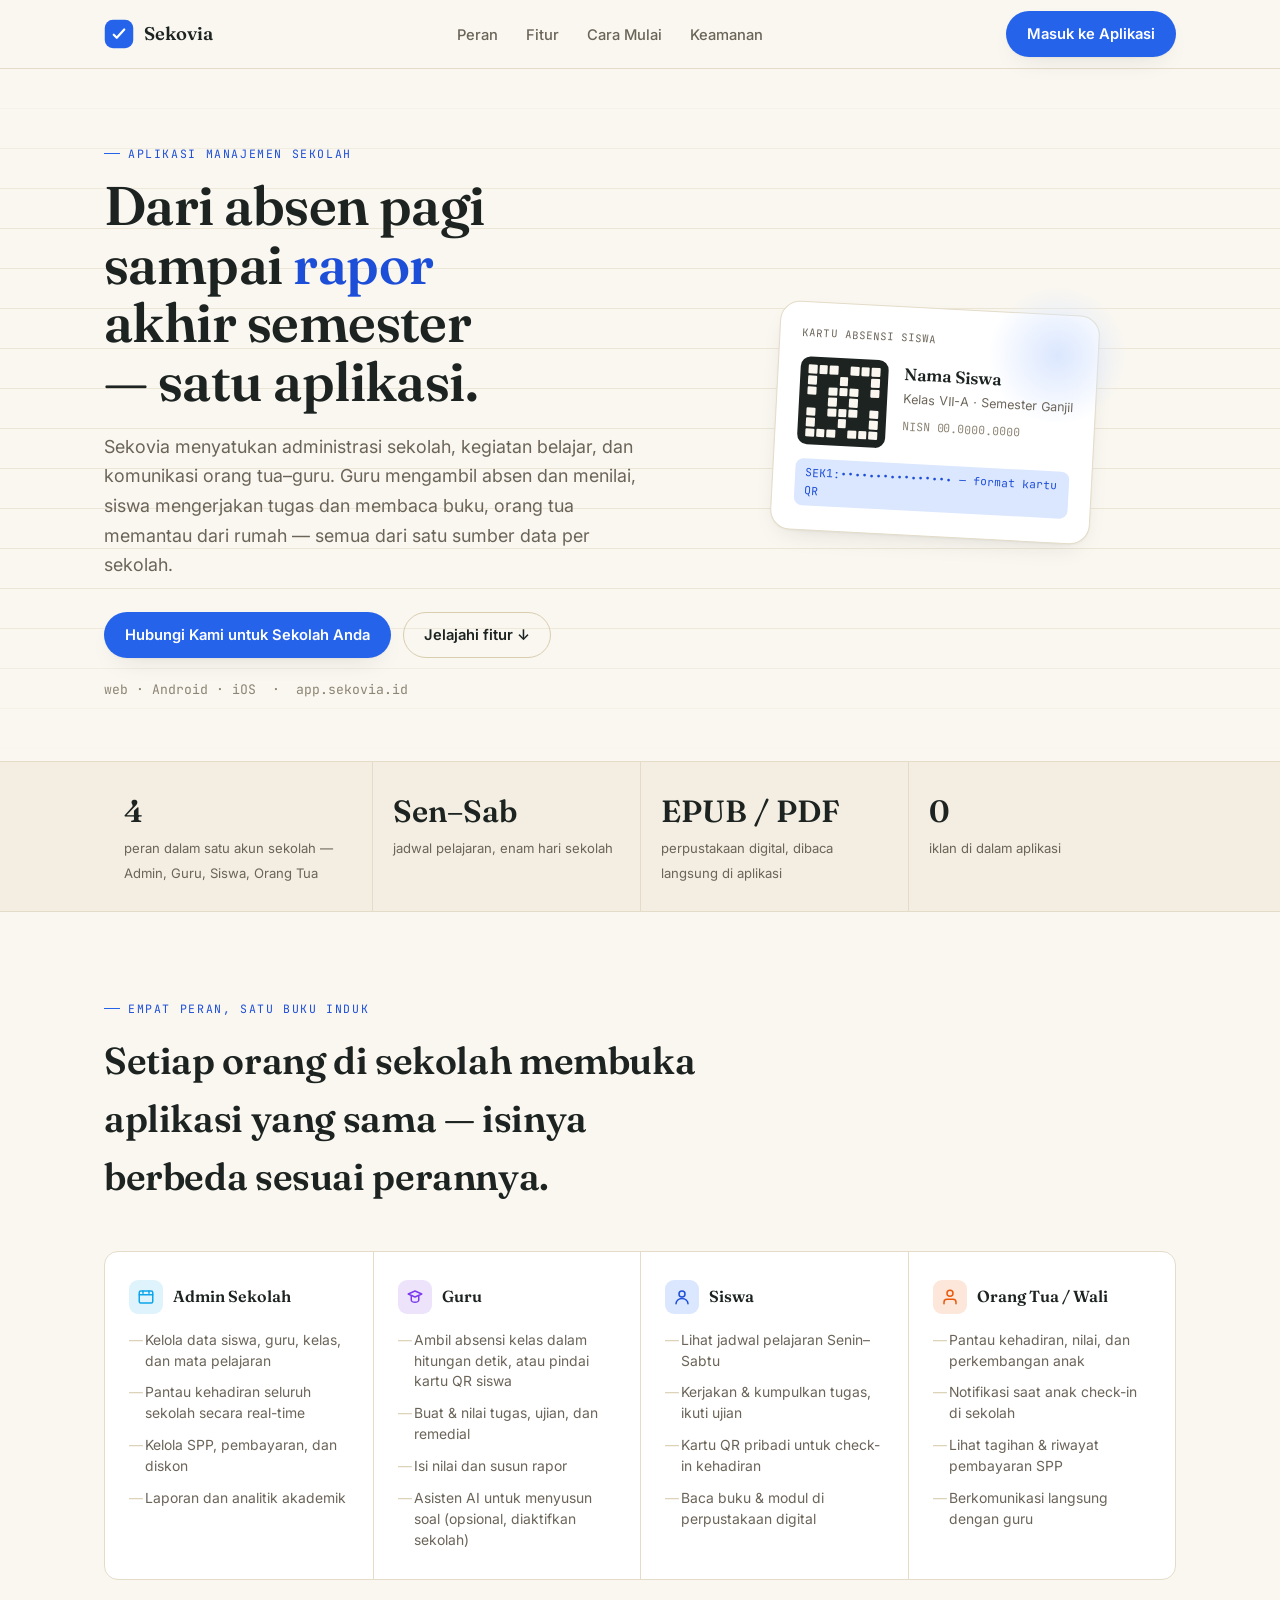
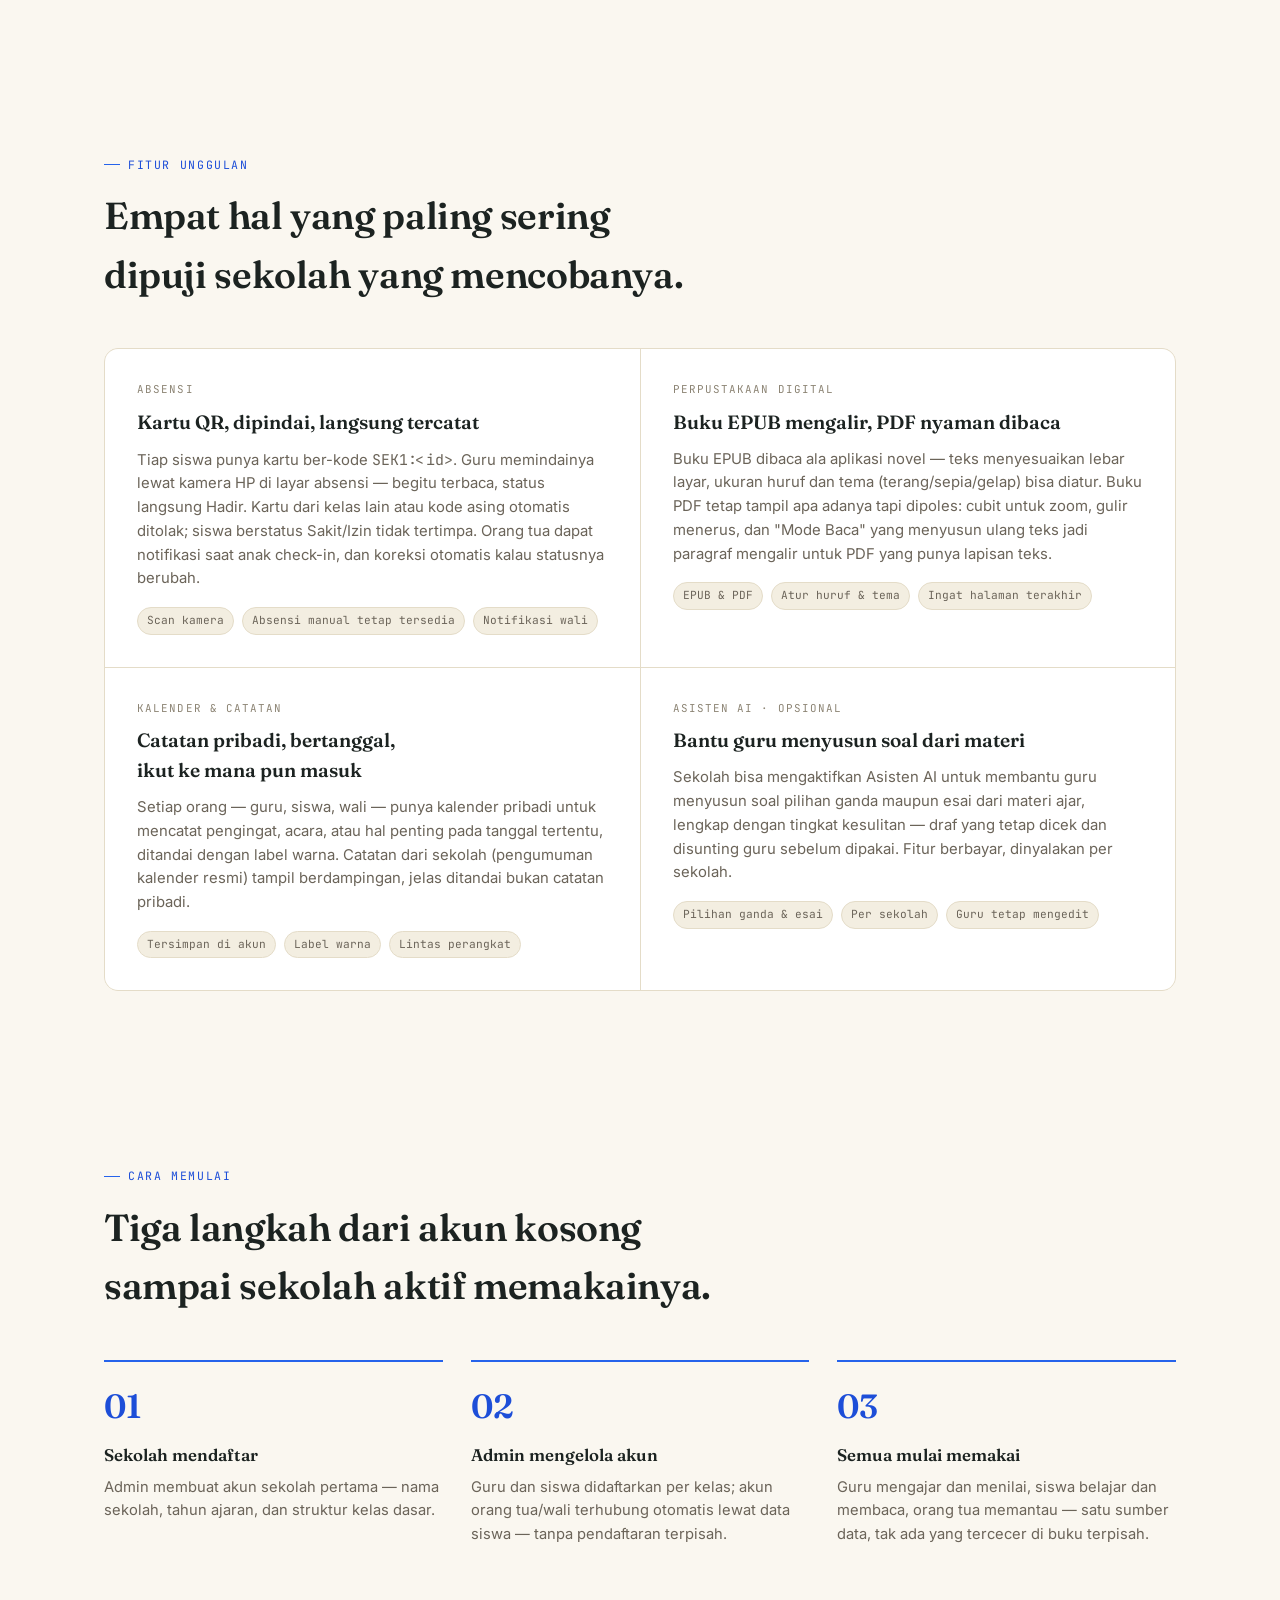
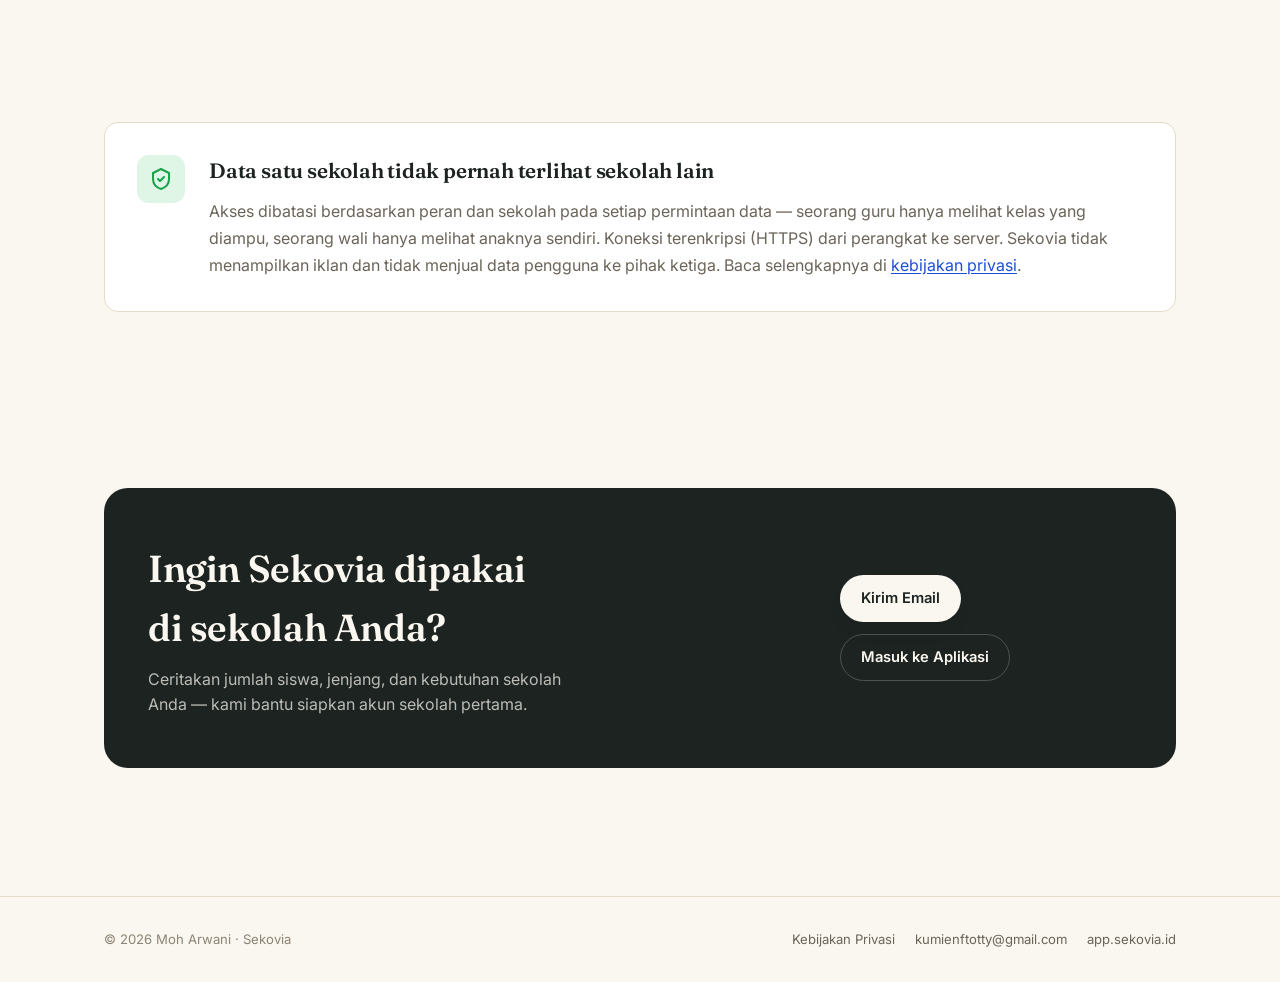
==== index.html @ 817c5f66 "Website Sekovia — halaman landas pemasaran Satu halaman statis (index.html), tanpa proses build, sia" ====
<!DOCTYPE html>
<html lang="id">
<head>
<meta charset="UTF-8">
<meta name="viewport" content="width=device-width, initial-scale=1">
<title>Sekovia</title>
<meta name="description" content="Sekovia menyatukan absensi, nilai, tugas, keuangan sekolah, dan perpustakaan digital dalam satu aplikasi — untuk admin, guru, siswa, dan orang tua.">
<link rel="icon" href="data:image/svg+xml,%3Csvg xmlns='http://www.w3.org/2000/svg' viewBox='0 0 40 40'%3E%3Crect x='1' y='1' width='38' height='38' rx='11' fill='%232563EB'/%3E%3Cpath d='M13 21l4 4 10-11' fill='none' stroke='%23fff' stroke-width='3.2' stroke-linecap='round' stroke-linejoin='round'/%3E%3C/svg%3E">
<link rel="preconnect" href="https://fonts.googleapis.com">
<link rel="preconnect" href="https://fonts.gstatic.com" crossorigin>
<link href="https://fonts.googleapis.com/css2?family=Fraunces:opsz,wght@9..144,400;9..144,500;9..144,600;9..144,700&family=Inter:wght@400;500;600;700;800&family=JetBrains+Mono:wght@400;500;600&display=swap" rel="stylesheet">
<style>
  /* ============================= TOKENS ============================= */
  :root{
    --paper:#FAF7F0;
    --panel:#FFFFFF;
    --panel-2:#F3EEE1;
    --ink:#1C2321;
    --muted:#6B6459;
    --muted-2:#8C8474;
    --line:#E4DCC8;
    --line-strong:#D8CDAF;
    --accent:#2563EB;
    --accent-ink:#1D4ED8;
    --accent-soft:#DBE7FE;
    --purple:#7C3AED; --purple-soft:#EDE4FC;
    --green:#16A34A;  --green-soft:#DFF5E6;
    --orange:#EA580C; --orange-soft:#FCE7DA;
    --sky:#0EA5E9;    --sky-soft:#DFF3FC;
    --shadow: 0 1px 2px rgba(28,35,33,.04), 0 10px 28px -14px rgba(28,35,33,.18);
    --band-bg:#1C2321; --band-fg:#FAF7F0; --band-fg-dim:rgba(250,247,240,.72); --band-line:rgba(250,247,240,.22);
    --radius: 14px;
    --serif: 'Fraunces', ui-serif, Georgia, 'Times New Roman', serif;
    --sans: 'Inter', ui-sans-serif, -apple-system, 'Segoe UI', Roboto, sans-serif;
    --mono: 'JetBrains Mono', ui-monospace, 'SFMono-Regular', Menlo, Consolas, monospace;
  }
  @media (prefers-color-scheme: dark){
    :root:not([data-theme="light"]){
      --paper:#15130F;
      --panel:#1D1A15;
      --panel-2:#221E17;
      --ink:#F3EFE6;
      --muted:#A79E8E;
      --muted-2:#8A8272;
      --line:#2E291F;
      --line-strong:#3A3325;
      --accent:#5B8DEF;
      --accent-ink:#8FB2F5;
      --accent-soft:#233252;
      --purple:#B393F5; --purple-soft:#2C2440;
      --green:#4ADE80;  --green-soft:#173523;
      --orange:#FB923C; --orange-soft:#3A2416;
      --sky:#38BDF8;    --sky-soft:#153244;
      --shadow: 0 1px 2px rgba(0,0,0,.3), 0 12px 30px -14px rgba(0,0,0,.55);
      --band-bg:#2A241B; --band-fg:#F3EFE6; --band-fg-dim:rgba(243,239,230,.68); --band-line:rgba(243,239,230,.16);
    }
  }
  :root[data-theme="dark"]{
    --paper:#15130F; --panel:#1D1A15; --panel-2:#221E17; --ink:#F3EFE6;
    --muted:#A79E8E; --muted-2:#8A8272; --line:#2E291F; --line-strong:#3A3325;
    --accent:#5B8DEF; --accent-ink:#8FB2F5; --accent-soft:#233252;
    --purple:#B393F5; --purple-soft:#2C2440; --green:#4ADE80; --green-soft:#173523;
    --orange:#FB923C; --orange-soft:#3A2416; --sky:#38BDF8; --sky-soft:#153244;
    --shadow: 0 1px 2px rgba(0,0,0,.3), 0 12px 30px -14px rgba(0,0,0,.55);
    --band-bg:#2A241B; --band-fg:#F3EFE6; --band-fg-dim:rgba(243,239,230,.68); --band-line:rgba(243,239,230,.16);
  }

  *{box-sizing:border-box}
  html{scroll-behavior:smooth}
  body{
    margin:0; background:var(--paper); color:var(--ink);
    font-family:var(--sans); font-size:16px; line-height:1.55;
    -webkit-font-smoothing:antialiased;
  }
  img{max-width:100%}
  a{color:inherit}
  .wrap{max-width:1120px; margin:0 auto; padding:0 24px}
  section{padding:88px 0}
  @media (max-width:720px){ section{padding:56px 0} .wrap{padding:0 18px} }

  h1,h2,h3{font-family:var(--serif); text-wrap:balance; margin:0; color:var(--ink)}
  h2{font-size:clamp(1.6rem,3vw,2.35rem); font-weight:600; letter-spacing:-.01em}
  h3{font-size:1.15rem; font-weight:600}
  p{margin:0}
  .lede{font-size:1.08rem; color:var(--muted); max-width:62ch; line-height:1.65}
  .eyebrow{
    font-family:var(--mono); font-size:.72rem; letter-spacing:.14em; text-transform:uppercase;
    color:var(--accent-ink); display:flex; align-items:center; gap:8px; margin-bottom:14px;
  }
  .eyebrow::before{content:""; width:16px; height:1px; background:var(--accent); display:inline-block}
  .num{font-variant-numeric:tabular-nums; font-family:var(--serif)}
  .mono{font-family:var(--mono)}

  /* ---------- nav ---------- */
  header{
    position:sticky; top:0; z-index:40; backdrop-filter:saturate(140%) blur(10px);
    background:color-mix(in srgb, var(--paper) 86%, transparent);
    border-bottom:1px solid var(--line);
  }
  .navrow{display:flex; align-items:center; justify-content:space-between; height:68px}
  .brand{display:flex; align-items:center; gap:10px; font-family:var(--serif); font-weight:600; font-size:1.15rem; text-decoration:none}
  .brand svg{display:block}
  .navlinks ul{display:flex; gap:28px; list-style:none; margin:0; padding:0}
  .navlinks a{text-decoration:none; font-size:.92rem; color:var(--muted); font-weight:500}
  .navlinks a:hover{color:var(--ink)}
  .navlinks{display:flex; align-items:center; gap:28px}
  #mobileMenu a{text-decoration:none; color:var(--ink); font-weight:500; font-size:.95rem}
  .btn{
    display:inline-flex; align-items:center; gap:8px; border-radius:999px; font-weight:600;
    font-size:.92rem; padding:11px 20px; text-decoration:none; border:1px solid transparent;
    cursor:pointer; transition:transform .15s ease, box-shadow .15s ease, background .15s ease;
    font-family:var(--sans);
  }
  .btn:active{transform:translateY(1px)}
  .btn-primary{background:var(--accent); color:#fff; box-shadow:var(--shadow)}
  .btn-primary:hover{background:var(--accent-ink)}
  .btn-ghost{background:transparent; color:var(--ink); border-color:var(--line-strong)}
  .btn-ghost:hover{border-color:var(--accent)}
  .navcta{display:flex}
  .burger{display:none; background:none; border:1px solid var(--line-strong); border-radius:10px; width:40px; height:40px; align-items:center; justify-content:center; color:var(--ink)}
  @media (max-width:840px){
    .navlinks ul{display:none}
    .burger{display:flex}
    .navcta .btn span.long{display:none}
  }

  /* ---------- hero ---------- */
  .hero{
    position:relative; overflow:hidden; padding-top:76px; padding-bottom:60px;
  }
  .hero::before{
    content:""; position:absolute; inset:0; z-index:0; pointer-events:none;
    background-image:repeating-linear-gradient(to bottom, transparent 0 39px, var(--line) 39px 40px);
    -webkit-mask-image:linear-gradient(to bottom, transparent, black 18%, black 78%, transparent);
            mask-image:linear-gradient(to bottom, transparent, black 18%, black 78%, transparent);
    opacity:.6;
  }
  .hero .wrap{position:relative; z-index:1}
  .herogrid{display:grid; grid-template-columns:1.05fr .95fr; gap:56px; align-items:center}
  @media (max-width:900px){ .herogrid{grid-template-columns:1fr; gap:40px} }
  .hero h1{font-size:clamp(2.1rem,4.6vw,3.4rem); font-weight:600; line-height:1.08; letter-spacing:-.01em}
  .hero h1 em{font-style:normal; color:var(--accent-ink)}
  .hero .lede{margin-top:20px; font-size:1.12rem}
  .herobtns{display:flex; gap:12px; margin-top:32px; flex-wrap:wrap}
  .heronote{margin-top:22px; font-size:.82rem; color:var(--muted-2); font-family:var(--mono)}

  /* kartu absensi mockup */
  .cardwrap{display:flex; justify-content:center; perspective:1200px}
  .idcard{
    width:320px; background:var(--panel); border:1px solid var(--line); border-radius:20px;
    box-shadow:var(--shadow); padding:22px 22px 24px; transform:rotate(3deg);
    position:relative;
  }
  .idcard::after{
    content:""; position:absolute; inset:-14px -14px auto auto; width:140px; height:140px; top:-30px; right:-30px;
    background:radial-gradient(circle, var(--accent-soft), transparent 70%); z-index:-1; border-radius:50%;
  }
  .idcard-top{display:flex; align-items:center; justify-content:space-between; margin-bottom:16px}
  .idcard-label{font-family:var(--mono); font-size:.66rem; letter-spacing:.1em; text-transform:uppercase; color:var(--muted)}
  .idcard-school{font-size:.7rem; color:var(--muted-2)}
  .idcard-body{display:flex; gap:16px; align-items:flex-start}
  .qrblock{
    flex:none; width:88px; height:88px; border-radius:10px; background:var(--ink); padding:8px;
    display:grid; grid-template-columns:repeat(7,1fr); grid-template-rows:repeat(7,1fr); gap:2px;
  }
  .qrblock i{background:var(--paper); border-radius:1px}
  .qrblock i.off{background:transparent}
  .idcard-fields{flex:1}
  .idcard-name{font-family:var(--serif); font-weight:600; font-size:1.05rem; margin-bottom:2px}
  .idcard-meta{font-size:.78rem; color:var(--muted); margin-bottom:8px}
  .idcard-nisn{font-family:var(--mono); font-size:.72rem; color:var(--muted-2)}
  .idcard-code{
    margin-top:14px; font-family:var(--mono); font-size:.7rem; color:var(--accent-ink);
    background:var(--accent-soft); border-radius:8px; padding:6px 10px; display:inline-block;
  }
  .toast{
    position:absolute; left:-28px; bottom:26px; background:var(--panel); border:1px solid var(--line);
    border-radius:12px; padding:9px 14px; box-shadow:var(--shadow); font-size:.78rem; font-weight:600;
    display:flex; align-items:center; gap:8px; color:var(--green);
  }
  @media (max-width:900px){ .toast{left:6px} .cardwrap{margin-top:8px} }

  /* ---------- facts strip ---------- */
  .facts{border-top:1px solid var(--line); border-bottom:1px solid var(--line); background:var(--panel-2)}
  .factsgrid{display:grid; grid-template-columns:repeat(4,1fr); }
  .factcell{padding:26px 20px; border-left:1px solid var(--line)}
  .factcell:first-child{border-left:none}
  .factcell .num{display:block; font-size:clamp(1.3rem,2.4vw,2rem); font-weight:600; color:var(--ink); white-space:nowrap}
  .factcell .lbl{font-size:.82rem; color:var(--muted); margin-top:4px}
  @media (max-width:760px){ .factsgrid{grid-template-columns:repeat(2,1fr)} .factcell:nth-child(3){border-left:none} }

  /* ---------- section headers ---------- */
  .sechead{max-width:640px; margin-bottom:44px}

  /* ---------- roles (ledger columns) ---------- */
  .ledger{
    border:1px solid var(--line); border-radius:var(--radius); overflow:hidden; background:var(--panel);
  }
  .ledgerrow{display:grid; grid-template-columns:repeat(4,1fr)}
  @media (max-width:900px){ .ledgerrow{grid-template-columns:1fr} }
  .rolecol{padding:28px 24px; border-left:1px solid var(--line)}
  .rolecol:first-child{border-left:none}
  @media (max-width:900px){ .rolecol{border-left:none; border-top:1px solid var(--line)} .rolecol:first-child{border-top:none} }
  .rolehead{display:flex; align-items:center; gap:10px; margin-bottom:16px}
  .roleicon{width:34px; height:34px; border-radius:9px; display:flex; align-items:center; justify-content:center; flex:none}
  .rolecol h3{font-size:1rem}
  .rolecol ul{margin:0; padding:0; list-style:none; display:flex; flex-direction:column; gap:11px}
  .rolecol li{font-size:.87rem; color:var(--muted); line-height:1.5; padding-left:16px; position:relative}
  .rolecol li::before{content:"—"; position:absolute; left:0; color:var(--line-strong)}

  /* ---------- feature deep-dive ---------- */
  .featgrid{display:grid; grid-template-columns:repeat(2,1fr); gap:1px; background:var(--line); border:1px solid var(--line); border-radius:var(--radius); overflow:hidden}
  @media (max-width:760px){ .featgrid{grid-template-columns:1fr} }
  .featcard{background:var(--panel); padding:32px; opacity:0; transform:translateY(14px); transition:opacity .5s ease, transform .5s ease}
  .featcard.in{opacity:1; transform:none}
  .feattag{font-family:var(--mono); font-size:.68rem; letter-spacing:.1em; text-transform:uppercase; color:var(--muted-2); margin-bottom:10px; display:block}
  .featcard h3{font-size:1.2rem; margin-bottom:10px}
  .featcard p{color:var(--muted); font-size:.93rem; line-height:1.6}
  .featcard .chipline{display:flex; gap:8px; flex-wrap:wrap; margin-top:16px}
  .chip{font-family:var(--mono); font-size:.7rem; background:var(--panel-2); border:1px solid var(--line); color:var(--muted); padding:4px 9px; border-radius:999px}

  /* ---------- steps ---------- */
  .steps{display:grid; grid-template-columns:repeat(3,1fr); gap:28px}
  @media (max-width:820px){ .steps{grid-template-columns:1fr} }
  .step{position:relative; padding-top:18px; border-top:2px solid var(--accent)}
  .step .stepno{font-family:var(--serif); font-size:2.1rem; font-weight:600; color:var(--accent-ink); display:block; margin-bottom:10px}
  .step h3{margin-bottom:8px; font-size:1.05rem}
  .step p{color:var(--muted); font-size:.92rem; line-height:1.6}

  /* ---------- security ---------- */
  .secbox{
    display:grid; grid-template-columns:auto 1fr; gap:24px; align-items:flex-start;
    background:var(--panel); border:1px solid var(--line); border-radius:var(--radius); padding:32px;
  }
  @media (max-width:640px){ .secbox{grid-template-columns:1fr} }
  .secicon{width:48px; height:48px; border-radius:12px; background:var(--green-soft); color:var(--green); display:flex; align-items:center; justify-content:center; flex:none}
  .secbox p{color:var(--muted); line-height:1.7; margin-top:10px}
  .secbox a{color:var(--accent-ink); text-decoration:underline; text-underline-offset:2px}

  /* ---------- contact ---------- */
  .contactband{background:var(--band-bg); border-radius:24px; padding:52px 44px; display:flex; align-items:center; justify-content:space-between; gap:32px; color:var(--band-fg)}
  .contactband h2{color:var(--band-fg)}
  .contactband p{color:var(--band-fg-dim); margin-top:10px; max-width:44ch}
  @media (max-width:760px){ .contactband{flex-direction:column; align-items:flex-start; padding:36px 26px} }
  .contactband .btn-primary{background:var(--band-fg); color:var(--band-bg)}
  .contactband .btn-primary:hover{opacity:.88}
  .contactband .btn-ghost{border-color:var(--band-line); color:var(--band-fg)}

  footer{border-top:1px solid var(--line); padding:32px 0; margin-top:40px}
  .footrow{display:flex; align-items:center; justify-content:space-between; gap:16px; flex-wrap:wrap; font-size:.82rem; color:var(--muted-2)}
  .footrow a{text-decoration:none; color:var(--muted)}
  .footrow a:hover{color:var(--accent-ink)}
  .footlinks{display:flex; gap:20px; flex-wrap:wrap}

  @media (prefers-reduced-motion: reduce){
    html{scroll-behavior:auto}
    .featcard{transition:none; opacity:1; transform:none}
  }
</style>
</head>
<body>

<header>
  <div class="wrap navrow">
    <a href="#top" class="brand">
      <svg width="30" height="30" viewBox="0 0 40 40" fill="none"><rect x="1" y="1" width="38" height="38" rx="11" fill="#2563EB"/><path d="M13 21l4 4 10-11" stroke="#fff" stroke-width="3" stroke-linecap="round" stroke-linejoin="round"/></svg>
      Sekovia
    </a>
    <div class="navlinks">
      <ul>
        <li><a href="#peran">Peran</a></li>
        <li><a href="#fitur">Fitur</a></li>
        <li><a href="#mulai">Cara Mulai</a></li>
        <li><a href="#keamanan">Keamanan</a></li>
      </ul>
    </div>
    <div class="navcta">
      <button class="burger" id="burgerBtn" aria-label="Buka menu" aria-expanded="false">
        <svg width="18" height="18" viewBox="0 0 24 24" fill="none" stroke="currentColor" stroke-width="2" stroke-linecap="round"><line x1="3" y1="6" x2="21" y2="6"/><line x1="3" y1="12" x2="21" y2="12"/><line x1="3" y1="18" x2="21" y2="18"/></svg>
      </button>
      <a class="btn btn-primary" href="https://app.sekovia.id" target="_blank" rel="noopener"><span class="long">Masuk ke Aplikasi</span><span class="short" style="display:none">Masuk</span></a>
    </div>
  </div>
  <div id="mobileMenu" hidden style="border-top:1px solid var(--line); background:var(--paper)">
    <ul style="list-style:none; margin:0; padding:14px 24px; display:flex; flex-direction:column; gap:14px">
      <li><a href="#peran">Peran</a></li>
      <li><a href="#fitur">Fitur</a></li>
      <li><a href="#mulai">Cara Mulai</a></li>
      <li><a href="#keamanan">Keamanan</a></li>
    </ul>
  </div>
</header>

<main id="top">

  <!-- ============================= HERO ============================= -->
  <section class="hero">
    <div class="wrap herogrid">
      <div>
        <div class="eyebrow">Aplikasi Manajemen Sekolah</div>
        <h1>Dari absen pagi sampai <em>rapor</em> akhir semester — satu aplikasi.</h1>
        <p class="lede">Sekovia menyatukan administrasi sekolah, kegiatan belajar, dan komunikasi orang tua–guru. Guru mengambil absen dan menilai, siswa mengerjakan tugas dan membaca buku, orang tua memantau dari rumah — semua dari satu sumber data per sekolah.</p>
        <div class="herobtns">
          <a class="btn btn-primary" href="mailto:kumienftotty@gmail.com">Hubungi Kami untuk Sekolah Anda</a>
          <a class="btn btn-ghost" href="#fitur">Jelajahi fitur ↓</a>
        </div>
        <div class="heronote">web · Android · iOS &nbsp;·&nbsp; app.sekovia.id</div>
      </div>

      <div class="cardwrap">
        <div class="idcard">
          <div class="idcard-top">
            <span class="idcard-label">Kartu Absensi Siswa</span>
          </div>
          <div class="idcard-body">
            <div class="qrblock" aria-hidden="true">
              <!-- pola dekoratif, bukan kode fungsional -->
              <i></i><i></i><i></i><i class="off"></i><i></i><i></i><i></i>
              <i></i><i class="off"></i><i class="off"></i><i></i><i class="off"></i><i class="off"></i><i></i>
              <i></i><i class="off"></i><i></i><i></i><i></i><i class="off"></i><i></i>
              <i class="off"></i><i class="off"></i><i></i><i class="off"></i><i></i><i class="off"></i><i class="off"></i>
              <i></i><i class="off"></i><i></i><i></i><i></i><i class="off"></i><i></i>
              <i></i><i class="off"></i><i class="off"></i><i></i><i class="off"></i><i class="off"></i><i></i>
              <i></i><i></i><i></i><i class="off"></i><i></i><i></i><i></i>
            </div>
            <div class="idcard-fields">
              <div class="idcard-name">Nama Siswa</div>
              <div class="idcard-meta">Kelas VII-A · Semester Ganjil</div>
              <div class="idcard-nisn">NISN 00.0000.0000</div>
            </div>
          </div>
          <span class="idcard-code">SEK1:•••••••••••••••• — format kartu QR</span>
        </div>
      </div>
    </div>
  </section>

  <!-- ============================= FACTS ============================= -->
  <section class="facts" style="padding:0">
    <div class="wrap">
      <div class="factsgrid">
        <div class="factcell"><span class="num">4</span><span class="lbl">peran dalam satu akun sekolah — Admin, Guru, Siswa, Orang Tua</span></div>
        <div class="factcell"><span class="num">Sen–Sab</span><span class="lbl">jadwal pelajaran, enam hari sekolah</span></div>
        <div class="factcell"><span class="num">EPUB / PDF</span><span class="lbl">perpustakaan digital, dibaca langsung di aplikasi</span></div>
        <div class="factcell"><span class="num">0</span><span class="lbl">iklan di dalam aplikasi</span></div>
      </div>
    </div>
  </section>

  <!-- ============================= PERAN ============================= -->
  <section id="peran">
    <div class="wrap">
      <div class="sechead">
        <div class="eyebrow">Empat peran, satu buku induk</div>
        <h2>Setiap orang di sekolah membuka aplikasi yang sama — isinya berbeda sesuai perannya.</h2>
      </div>

      <div class="ledger">
        <div class="ledgerrow">
          <div class="rolecol">
            <div class="rolehead">
              <span class="roleicon" style="background:var(--sky-soft); color:var(--sky)">
                <svg width="18" height="18" viewBox="0 0 24 24" fill="none" stroke="currentColor" stroke-width="2" stroke-linecap="round" stroke-linejoin="round"><rect x="3" y="4" width="18" height="16" rx="2"/><path d="M3 9h18M8 4v3M16 4v3"/></svg>
              </span>
              <h3>Admin Sekolah</h3>
            </div>
            <ul>
              <li>Kelola data siswa, guru, kelas, dan mata pelajaran</li>
              <li>Pantau kehadiran seluruh sekolah secara real-time</li>
              <li>Kelola SPP, pembayaran, dan diskon</li>
              <li>Laporan dan analitik akademik</li>
            </ul>
          </div>
          <div class="rolecol">
            <div class="rolehead">
              <span class="roleicon" style="background:var(--purple-soft); color:var(--purple)">
                <svg width="18" height="18" viewBox="0 0 24 24" fill="none" stroke="currentColor" stroke-width="2" stroke-linecap="round" stroke-linejoin="round"><path d="M12 4l9 4-9 4-9-4 9-4z"/><path d="M7 11v5c0 1.5 2.5 3 5 3s5-1.5 5-3v-5"/></svg>
              </span>
              <h3>Guru</h3>
            </div>
            <ul>
              <li>Ambil absensi kelas dalam hitungan detik, atau pindai kartu QR siswa</li>
              <li>Buat &amp; nilai tugas, ujian, dan remedial</li>
              <li>Isi nilai dan susun rapor</li>
              <li>Asisten AI untuk menyusun soal (opsional, diaktifkan sekolah)</li>
            </ul>
          </div>
          <div class="rolecol">
            <div class="rolehead">
              <span class="roleicon" style="background:var(--accent-soft); color:var(--accent-ink)">
                <svg width="18" height="18" viewBox="0 0 24 24" fill="none" stroke="currentColor" stroke-width="2" stroke-linecap="round" stroke-linejoin="round"><circle cx="12" cy="8" r="4"/><path d="M4 21c0-4 3.6-7 8-7s8 3 8 7"/></svg>
              </span>
              <h3>Siswa</h3>
            </div>
            <ul>
              <li>Lihat jadwal pelajaran Senin–Sabtu</li>
              <li>Kerjakan &amp; kumpulkan tugas, ikuti ujian</li>
              <li>Kartu QR pribadi untuk check-in kehadiran</li>
              <li>Baca buku &amp; modul di perpustakaan digital</li>
            </ul>
          </div>
          <div class="rolecol">
            <div class="rolehead">
              <span class="roleicon" style="background:var(--orange-soft); color:var(--orange)">
                <svg width="18" height="18" viewBox="0 0 24 24" fill="none" stroke="currentColor" stroke-width="2" stroke-linecap="round" stroke-linejoin="round"><path d="M20 21v-2a4 4 0 0 0-4-4H8a4 4 0 0 0-4 4v2"/><circle cx="12" cy="7" r="4"/></svg>
              </span>
              <h3>Orang Tua / Wali</h3>
            </div>
            <ul>
              <li>Pantau kehadiran, nilai, dan perkembangan anak</li>
              <li>Notifikasi saat anak check-in di sekolah</li>
              <li>Lihat tagihan &amp; riwayat pembayaran SPP</li>
              <li>Berkomunikasi langsung dengan guru</li>
            </ul>
          </div>
        </div>
      </div>
    </div>
  </section>

  <!-- ============================= FITUR ============================= -->
  <section id="fitur">
    <div class="wrap">
      <div class="sechead">
        <div class="eyebrow">Fitur unggulan</div>
        <h2>Empat hal yang paling sering dipuji sekolah yang mencobanya.</h2>
      </div>

      <div class="featgrid">
        <div class="featcard">
          <span class="feattag">Absensi</span>
          <h3>Kartu QR, dipindai, langsung tercatat</h3>
          <p>Tiap siswa punya kartu ber-kode <span class="mono">SEK1:&lt;id&gt;</span>. Guru memindainya lewat kamera HP di layar absensi — begitu terbaca, status langsung Hadir. Kartu dari kelas lain atau kode asing otomatis ditolak; siswa berstatus Sakit/Izin tidak tertimpa. Orang tua dapat notifikasi saat anak check-in, dan koreksi otomatis kalau statusnya berubah.</p>
          <div class="chipline"><span class="chip">Scan kamera</span><span class="chip">Absensi manual tetap tersedia</span><span class="chip">Notifikasi wali</span></div>
        </div>
        <div class="featcard">
          <span class="feattag">Perpustakaan Digital</span>
          <h3>Buku EPUB mengalir, PDF nyaman dibaca</h3>
          <p>Buku EPUB dibaca ala aplikasi novel — teks menyesuaikan lebar layar, ukuran huruf dan tema (terang/sepia/gelap) bisa diatur. Buku PDF tetap tampil apa adanya tapi dipoles: cubit untuk zoom, gulir menerus, dan "Mode Baca" yang menyusun ulang teks jadi paragraf mengalir untuk PDF yang punya lapisan teks.</p>
          <div class="chipline"><span class="chip">EPUB &amp; PDF</span><span class="chip">Atur huruf &amp; tema</span><span class="chip">Ingat halaman terakhir</span></div>
        </div>
        <div class="featcard">
          <span class="feattag">Kalender &amp; Catatan</span>
          <h3>Catatan pribadi, bertanggal, ikut ke mana pun masuk</h3>
          <p>Setiap orang — guru, siswa, wali — punya kalender pribadi untuk mencatat pengingat, acara, atau hal penting pada tanggal tertentu, ditandai dengan label warna. Catatan dari sekolah (pengumuman kalender resmi) tampil berdampingan, jelas ditandai bukan catatan pribadi.</p>
          <div class="chipline"><span class="chip">Tersimpan di akun</span><span class="chip">Label warna</span><span class="chip">Lintas perangkat</span></div>
        </div>
        <div class="featcard">
          <span class="feattag">Asisten AI · opsional</span>
          <h3>Bantu guru menyusun soal dari materi</h3>
          <p>Sekolah bisa mengaktifkan Asisten AI untuk membantu guru menyusun soal pilihan ganda maupun esai dari materi ajar, lengkap dengan tingkat kesulitan — draf yang tetap dicek dan disunting guru sebelum dipakai. Fitur berbayar, dinyalakan per sekolah.</p>
          <div class="chipline"><span class="chip">Pilihan ganda &amp; esai</span><span class="chip">Per sekolah</span><span class="chip">Guru tetap mengedit</span></div>
        </div>
      </div>
    </div>
  </section>

  <!-- ============================= CARA MULAI ============================= -->
  <section id="mulai">
    <div class="wrap">
      <div class="sechead">
        <div class="eyebrow">Cara memulai</div>
        <h2>Tiga langkah dari akun kosong sampai sekolah aktif memakainya.</h2>
      </div>
      <div class="steps">
        <div class="step">
          <span class="stepno num">01</span>
          <h3>Sekolah mendaftar</h3>
          <p>Admin membuat akun sekolah pertama — nama sekolah, tahun ajaran, dan struktur kelas dasar.</p>
        </div>
        <div class="step">
          <span class="stepno num">02</span>
          <h3>Admin mengelola akun</h3>
          <p>Guru dan siswa didaftarkan per kelas; akun orang tua/wali terhubung otomatis lewat data siswa — tanpa pendaftaran terpisah.</p>
        </div>
        <div class="step">
          <span class="stepno num">03</span>
          <h3>Semua mulai memakai</h3>
          <p>Guru mengajar dan menilai, siswa belajar dan membaca, orang tua memantau — satu sumber data, tak ada yang tercecer di buku terpisah.</p>
        </div>
      </div>
    </div>
  </section>

  <!-- ============================= KEAMANAN ============================= -->
  <section id="keamanan">
    <div class="wrap">
      <div class="secbox">
        <div class="secicon">
          <svg width="24" height="24" viewBox="0 0 24 24" fill="none" stroke="currentColor" stroke-width="2" stroke-linecap="round" stroke-linejoin="round"><path d="M12 2l8 4v6c0 5-3.4 8.4-8 10-4.6-1.6-8-5-8-10V6l8-4z"/><path d="M9 12l2 2 4-4"/></svg>
        </div>
        <div>
          <h2 style="font-size:1.3rem">Data satu sekolah tidak pernah terlihat sekolah lain</h2>
          <p>Akses dibatasi berdasarkan peran dan sekolah pada setiap permintaan data — seorang guru hanya melihat kelas yang diampu, seorang wali hanya melihat anaknya sendiri. Koneksi terenkripsi (HTTPS) dari perangkat ke server. Sekovia tidak menampilkan iklan dan tidak menjual data pengguna ke pihak ketiga. Baca selengkapnya di <a href="https://app.sekovia.id/kebijakan-privasi.html">kebijakan privasi</a>.</p>
        </div>
      </div>
    </div>
  </section>

  <!-- ============================= KONTAK ============================= -->
  <section id="kontak">
    <div class="wrap">
      <div class="contactband">
        <div>
          <h2>Ingin Sekovia dipakai di sekolah Anda?</h2>
          <p>Ceritakan jumlah siswa, jenjang, dan kebutuhan sekolah Anda — kami bantu siapkan akun sekolah pertama.</p>
        </div>
        <div style="display:flex; gap:12px; flex-wrap:wrap">
          <a class="btn btn-primary" href="mailto:kumienftotty@gmail.com">Kirim Email</a>
          <a class="btn btn-ghost" href="https://app.sekovia.id" target="_blank" rel="noopener">Masuk ke Aplikasi</a>
        </div>
      </div>
    </div>
  </section>

</main>

<footer>
  <div class="wrap footrow">
    <span>© 2026 Moh Arwani · Sekovia</span>
    <div class="footlinks">
      <a href="https://app.sekovia.id/kebijakan-privasi.html">Kebijakan Privasi</a>
      <a href="mailto:kumienftotty@gmail.com">kumienftotty@gmail.com</a>
      <a href="https://app.sekovia.id" target="_blank" rel="noopener">app.sekovia.id</a>
    </div>
  </div>
</footer>

<script>
  // mobile nav toggle
  (function(){
    var btn = document.getElementById('burgerBtn');
    var menu = document.getElementById('mobileMenu');
    if(!btn || !menu) return;
    btn.addEventListener('click', function(){
      var open = !menu.hidden;
      menu.hidden = open;
      btn.setAttribute('aria-expanded', String(!open));
    });
    menu.querySelectorAll('a').forEach(function(a){
      a.addEventListener('click', function(){ menu.hidden = true; btn.setAttribute('aria-expanded','false'); });
    });
  })();

  // reveal feature cards on scroll
  (function(){
    var cards = document.querySelectorAll('.featcard');
    if(!('IntersectionObserver' in window) || window.matchMedia('(prefers-reduced-motion: reduce)').matches){
      cards.forEach(function(c){ c.classList.add('in'); });
      return;
    }
    var io = new IntersectionObserver(function(entries){
      entries.forEach(function(e){
        if(e.isIntersecting){ e.target.classList.add('in'); io.unobserve(e.target); }
      });
    }, { threshold: .15 });
    cards.forEach(function(c){ io.observe(c); });
  })();
</script>
</body>
</html>
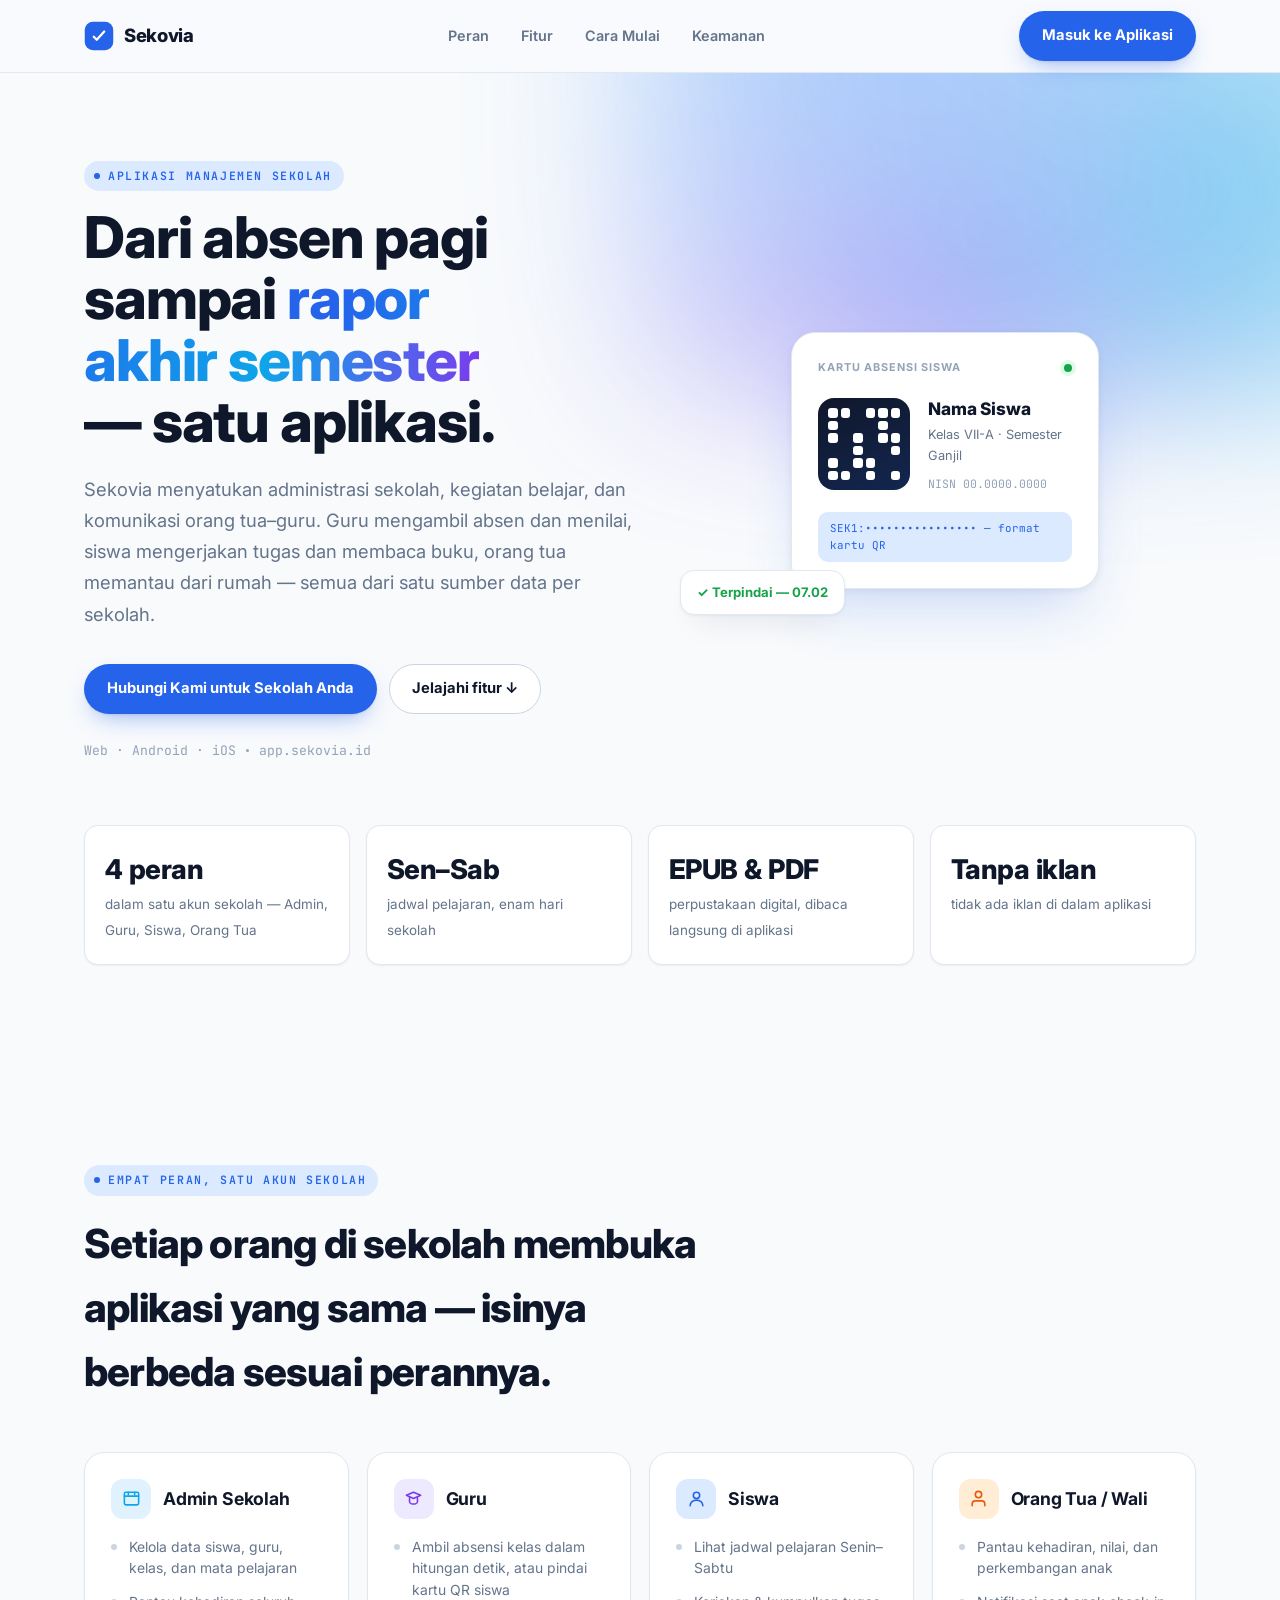
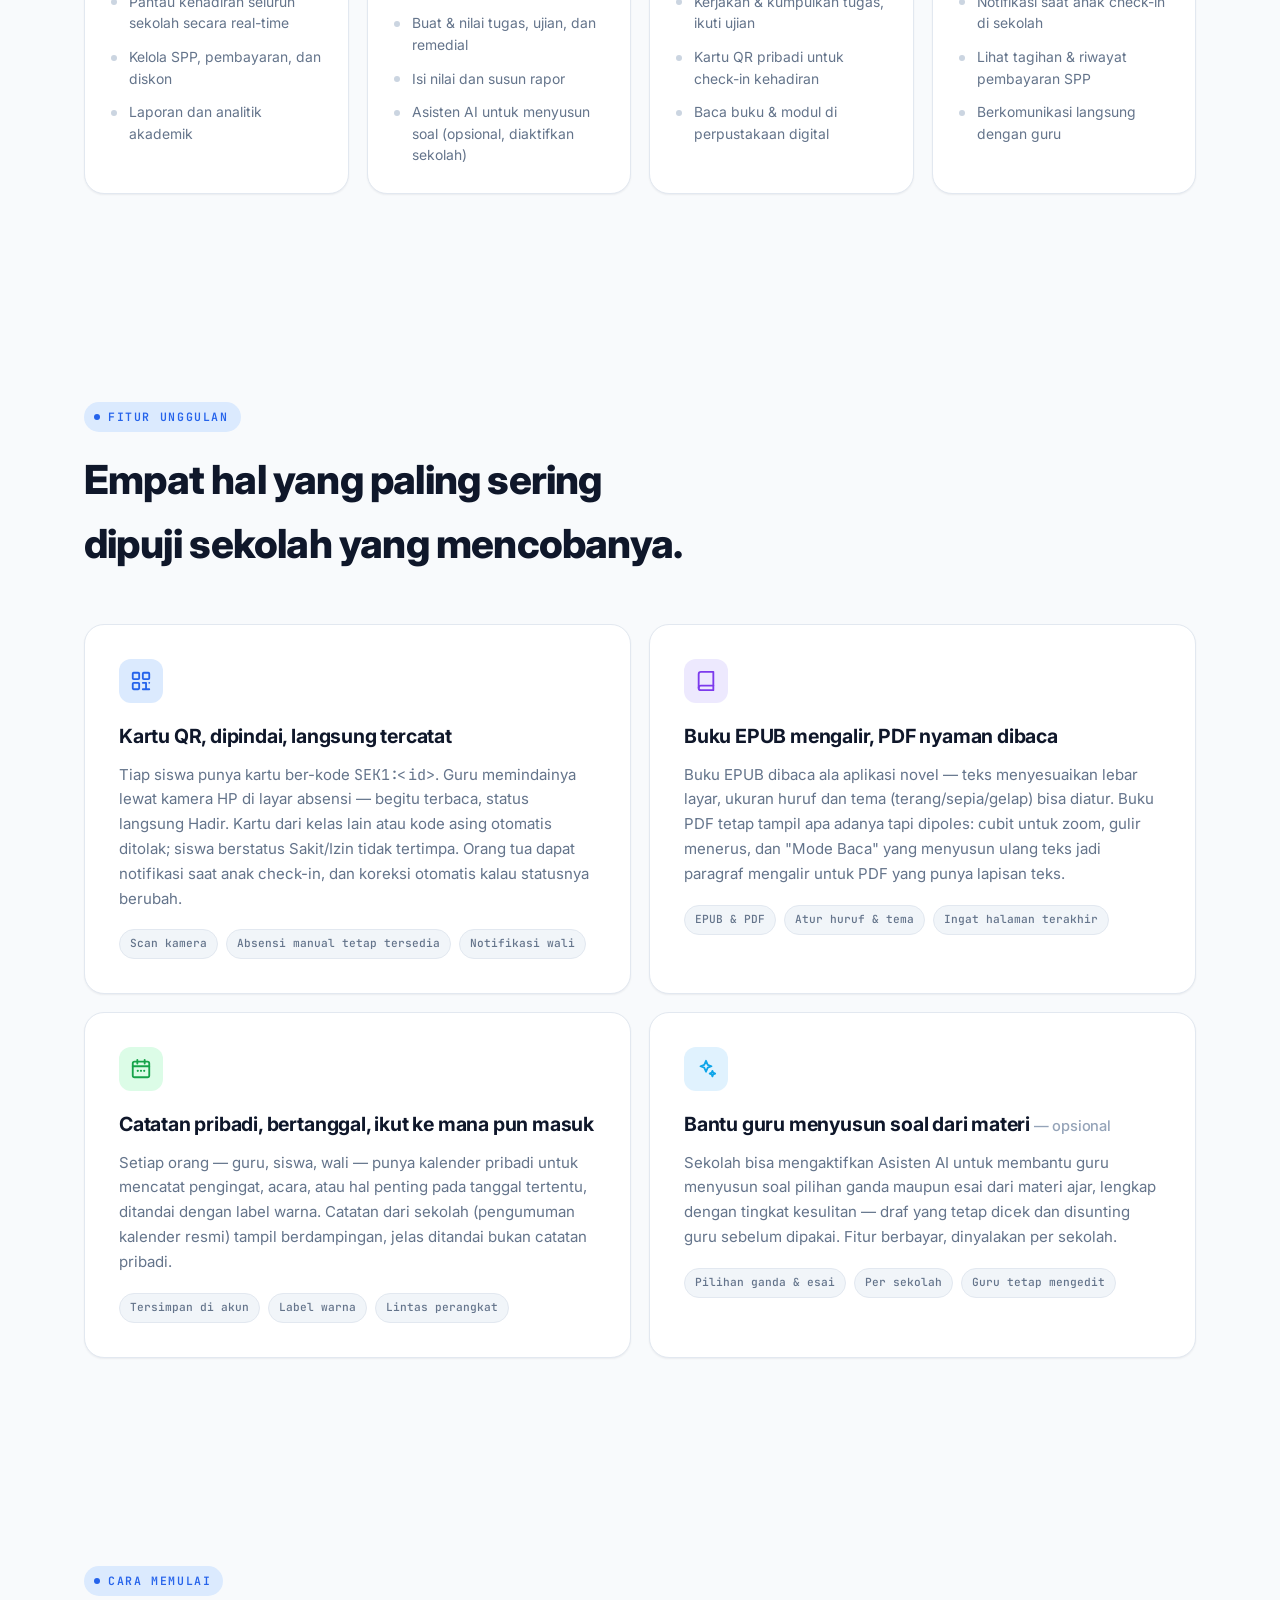
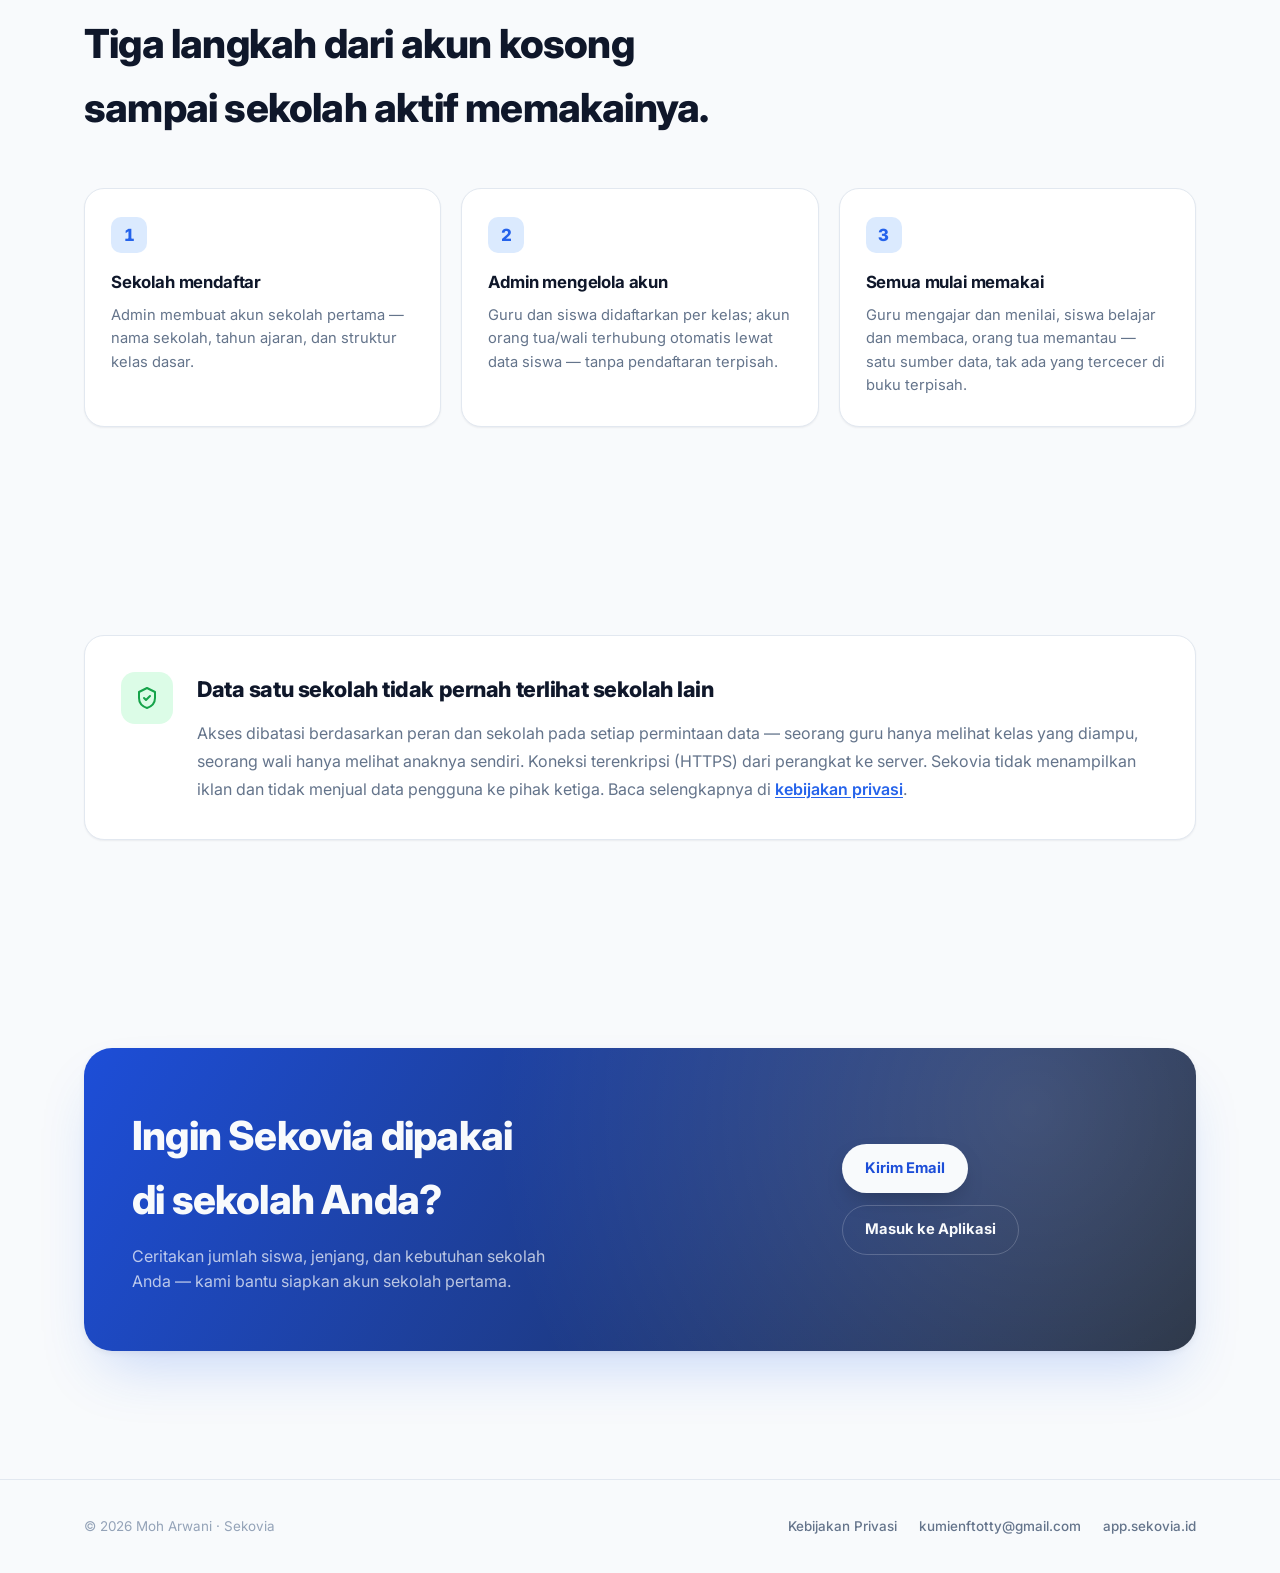
==== commit d93568db: "Perbarui gaya visual: lebih modern (bento cards, gradient hero, glass nav) Ganti dari konsep "buku r" ====
--- a/index.html
+++ b/index.html
@@ -8,253 +8,280 @@
 <link rel="icon" href="data:image/svg+xml,%3Csvg xmlns='http://www.w3.org/2000/svg' viewBox='0 0 40 40'%3E%3Crect x='1' y='1' width='38' height='38' rx='11' fill='%232563EB'/%3E%3Cpath d='M13 21l4 4 10-11' fill='none' stroke='%23fff' stroke-width='3.2' stroke-linecap='round' stroke-linejoin='round'/%3E%3C/svg%3E">
 <link rel="preconnect" href="https://fonts.googleapis.com">
 <link rel="preconnect" href="https://fonts.gstatic.com" crossorigin>
-<link href="https://fonts.googleapis.com/css2?family=Fraunces:opsz,wght@9..144,400;9..144,500;9..144,600;9..144,700&family=Inter:wght@400;500;600;700;800&family=JetBrains+Mono:wght@400;500;600&display=swap" rel="stylesheet">
+<link href="https://fonts.googleapis.com/css2?family=Inter:wght@400;500;600;700;800;900&family=JetBrains+Mono:wght@400;500;600&display=swap" rel="stylesheet">
 <style>
   /* ============================= TOKENS ============================= */
   :root{
-    --paper:#FAF7F0;
+    --bg:#F8FAFC;
+    --bg-2:#EFF4FB;
     --panel:#FFFFFF;
-    --panel-2:#F3EEE1;
-    --ink:#1C2321;
-    --muted:#6B6459;
-    --muted-2:#8C8474;
-    --line:#E4DCC8;
-    --line-strong:#D8CDAF;
+    --panel-2:#F1F5F9;
+    --ink:#0F172A;
+    --muted:#64748B;
+    --muted-2:#94A3B8;
+    --line:#E2E8F0;
+    --line-strong:#CBD5E1;
     --accent:#2563EB;
-    --accent-ink:#1D4ED8;
-    --accent-soft:#DBE7FE;
-    --purple:#7C3AED; --purple-soft:#EDE4FC;
-    --green:#16A34A;  --green-soft:#DFF5E6;
-    --orange:#EA580C; --orange-soft:#FCE7DA;
-    --sky:#0EA5E9;    --sky-soft:#DFF3FC;
-    --shadow: 0 1px 2px rgba(28,35,33,.04), 0 10px 28px -14px rgba(28,35,33,.18);
-    --band-bg:#1C2321; --band-fg:#FAF7F0; --band-fg-dim:rgba(250,247,240,.72); --band-line:rgba(250,247,240,.22);
-    --radius: 14px;
-    --serif: 'Fraunces', ui-serif, Georgia, 'Times New Roman', serif;
+    --accent-2:#1D4ED8;
+    --accent-light:#60A5FA;
+    --accent-soft:#DBEAFE;
+    --purple:#7C3AED; --purple-soft:#EDE9FE;
+    --green:#16A34A;  --green-soft:#DCFCE7;
+    --orange:#EA580C; --orange-soft:#FFEDD5;
+    --sky:#0EA5E9;    --sky-soft:#E0F2FE;
+    --shadow-sm: 0 1px 2px rgba(15,23,42,.06);
+    --shadow: 0 1px 3px rgba(15,23,42,.05), 0 16px 32px -16px rgba(15,23,42,.16);
+    --shadow-lg: 0 2px 6px rgba(15,23,42,.06), 0 30px 60px -20px rgba(37,99,235,.25);
+    --radius: 20px;
+    --radius-sm: 14px;
     --sans: 'Inter', ui-sans-serif, -apple-system, 'Segoe UI', Roboto, sans-serif;
     --mono: 'JetBrains Mono', ui-monospace, 'SFMono-Regular', Menlo, Consolas, monospace;
+    --band-bg-1:#1D4ED8; --band-bg-2:#1E293B; --band-fg:#F8FAFC; --band-fg-dim:rgba(248,250,252,.72); --band-line:rgba(248,250,252,.2);
   }
   @media (prefers-color-scheme: dark){
     :root:not([data-theme="light"]){
-      --paper:#15130F;
-      --panel:#1D1A15;
-      --panel-2:#221E17;
-      --ink:#F3EFE6;
-      --muted:#A79E8E;
-      --muted-2:#8A8272;
-      --line:#2E291F;
-      --line-strong:#3A3325;
-      --accent:#5B8DEF;
-      --accent-ink:#8FB2F5;
-      --accent-soft:#233252;
-      --purple:#B393F5; --purple-soft:#2C2440;
-      --green:#4ADE80;  --green-soft:#173523;
-      --orange:#FB923C; --orange-soft:#3A2416;
-      --sky:#38BDF8;    --sky-soft:#153244;
-      --shadow: 0 1px 2px rgba(0,0,0,.3), 0 12px 30px -14px rgba(0,0,0,.55);
-      --band-bg:#2A241B; --band-fg:#F3EFE6; --band-fg-dim:rgba(243,239,230,.68); --band-line:rgba(243,239,230,.16);
+      --bg:#0A0F1C; --bg-2:#0D1424; --panel:#121A2C; --panel-2:#161F35;
+      --ink:#EAF1FB; --muted:#93A3BE; --muted-2:#66768F;
+      --line:#1F2A42; --line-strong:#2B3A5A;
+      --accent:#5B8DF6; --accent-2:#7DA3F8; --accent-light:#93B7FA; --accent-soft:#1B2C4E;
+      --purple:#B393F5; --purple-soft:#241D3D; --green:#4ADE80; --green-soft:#123423;
+      --orange:#FB923C; --orange-soft:#3A2313; --sky:#38BDF8; --sky-soft:#0F2C3E;
+      --shadow-sm: 0 1px 2px rgba(0,0,0,.4);
+      --shadow: 0 1px 2px rgba(0,0,0,.4), 0 20px 40px -18px rgba(0,0,0,.6);
+      --shadow-lg: 0 2px 6px rgba(0,0,0,.4), 0 30px 60px -20px rgba(91,141,246,.35);
+      --band-bg-1:#1D4ED8; --band-bg-2:#0A0F1C; --band-fg:#F8FAFC; --band-fg-dim:rgba(248,250,252,.68); --band-line:rgba(248,250,252,.16);
     }
   }
   :root[data-theme="dark"]{
-    --paper:#15130F; --panel:#1D1A15; --panel-2:#221E17; --ink:#F3EFE6;
-    --muted:#A79E8E; --muted-2:#8A8272; --line:#2E291F; --line-strong:#3A3325;
-    --accent:#5B8DEF; --accent-ink:#8FB2F5; --accent-soft:#233252;
-    --purple:#B393F5; --purple-soft:#2C2440; --green:#4ADE80; --green-soft:#173523;
-    --orange:#FB923C; --orange-soft:#3A2416; --sky:#38BDF8; --sky-soft:#153244;
-    --shadow: 0 1px 2px rgba(0,0,0,.3), 0 12px 30px -14px rgba(0,0,0,.55);
-    --band-bg:#2A241B; --band-fg:#F3EFE6; --band-fg-dim:rgba(243,239,230,.68); --band-line:rgba(243,239,230,.16);
+    --bg:#0A0F1C; --bg-2:#0D1424; --panel:#121A2C; --panel-2:#161F35;
+    --ink:#EAF1FB; --muted:#93A3BE; --muted-2:#66768F;
+    --line:#1F2A42; --line-strong:#2B3A5A;
+    --accent:#5B8DF6; --accent-2:#7DA3F8; --accent-light:#93B7FA; --accent-soft:#1B2C4E;
+    --purple:#B393F5; --purple-soft:#241D3D; --green:#4ADE80; --green-soft:#123423;
+    --orange:#FB923C; --orange-soft:#3A2313; --sky:#38BDF8; --sky-soft:#0F2C3E;
+    --shadow-sm: 0 1px 2px rgba(0,0,0,.4);
+    --shadow: 0 1px 2px rgba(0,0,0,.4), 0 20px 40px -18px rgba(0,0,0,.6);
+    --shadow-lg: 0 2px 6px rgba(0,0,0,.4), 0 30px 60px -20px rgba(91,141,246,.35);
+    --band-bg-1:#1D4ED8; --band-bg-2:#0A0F1C; --band-fg:#F8FAFC; --band-fg-dim:rgba(248,250,252,.68); --band-line:rgba(248,250,252,.16);
   }
 
   *{box-sizing:border-box}
   html{scroll-behavior:smooth}
   body{
-    margin:0; background:var(--paper); color:var(--ink);
-    font-family:var(--sans); font-size:16px; line-height:1.55;
-    -webkit-font-smoothing:antialiased;
+    margin:0; background:var(--bg); color:var(--ink);
+    font-family:var(--sans); font-size:16px; line-height:1.6;
+    -webkit-font-smoothing:antialiased; text-rendering:optimizeLegibility;
   }
   img{max-width:100%}
   a{color:inherit}
-  .wrap{max-width:1120px; margin:0 auto; padding:0 24px}
-  section{padding:88px 0}
-  @media (max-width:720px){ section{padding:56px 0} .wrap{padding:0 18px} }
-
-  h1,h2,h3{font-family:var(--serif); text-wrap:balance; margin:0; color:var(--ink)}
-  h2{font-size:clamp(1.6rem,3vw,2.35rem); font-weight:600; letter-spacing:-.01em}
-  h3{font-size:1.15rem; font-weight:600}
+  .wrap{max-width:1160px; margin:0 auto; padding:0 24px}
+  section{padding:104px 0}
+  @media (max-width:720px){ section{padding:64px 0} .wrap{padding:0 20px} }
+
+  h1,h2,h3{font-family:var(--sans); text-wrap:balance; margin:0; color:var(--ink); letter-spacing:-.02em}
+  h2{font-size:clamp(1.7rem,3.2vw,2.5rem); font-weight:800}
+  h3{font-size:1.1rem; font-weight:700; letter-spacing:-.01em}
   p{margin:0}
-  .lede{font-size:1.08rem; color:var(--muted); max-width:62ch; line-height:1.65}
+  .lede{font-size:1.1rem; color:var(--muted); max-width:60ch; line-height:1.7}
   .eyebrow{
     font-family:var(--mono); font-size:.72rem; letter-spacing:.14em; text-transform:uppercase;
-    color:var(--accent-ink); display:flex; align-items:center; gap:8px; margin-bottom:14px;
-  }
-  .eyebrow::before{content:""; width:16px; height:1px; background:var(--accent); display:inline-block}
-  .num{font-variant-numeric:tabular-nums; font-family:var(--serif)}
+    color:var(--accent); display:inline-flex; align-items:center; gap:8px; margin-bottom:16px;
+    background:var(--accent-soft); padding:6px 12px 6px 10px; border-radius:999px; font-weight:600;
+  }
+  .eyebrow .dot{width:6px; height:6px; border-radius:50%; background:var(--accent); display:inline-block}
+  .num{font-variant-numeric:tabular-nums}
   .mono{font-family:var(--mono)}
+  .grad-text{
+    background:linear-gradient(100deg, var(--accent) 10%, var(--sky) 60%, var(--purple) 100%);
+    -webkit-background-clip:text; background-clip:text; color:transparent;
+  }
 
   /* ---------- nav ---------- */
   header{
-    position:sticky; top:0; z-index:40; backdrop-filter:saturate(140%) blur(10px);
-    background:color-mix(in srgb, var(--paper) 86%, transparent);
+    position:sticky; top:0; z-index:40;
+    background:color-mix(in srgb, var(--bg) 72%, transparent);
+    backdrop-filter:saturate(160%) blur(14px); -webkit-backdrop-filter:saturate(160%) blur(14px);
     border-bottom:1px solid var(--line);
   }
-  .navrow{display:flex; align-items:center; justify-content:space-between; height:68px}
-  .brand{display:flex; align-items:center; gap:10px; font-family:var(--serif); font-weight:600; font-size:1.15rem; text-decoration:none}
+  .navrow{display:flex; align-items:center; justify-content:space-between; height:72px}
+  .brand{display:flex; align-items:center; gap:10px; font-weight:800; font-size:1.15rem; text-decoration:none; letter-spacing:-.02em}
   .brand svg{display:block}
-  .navlinks ul{display:flex; gap:28px; list-style:none; margin:0; padding:0}
-  .navlinks a{text-decoration:none; font-size:.92rem; color:var(--muted); font-weight:500}
-  .navlinks a:hover{color:var(--ink)}
-  .navlinks{display:flex; align-items:center; gap:28px}
-  #mobileMenu a{text-decoration:none; color:var(--ink); font-weight:500; font-size:.95rem}
+  .navlinks{display:flex; align-items:center; gap:8px}
+  .navlinks ul{display:flex; gap:4px; list-style:none; margin:0; padding:0}
+  .navlinks a{text-decoration:none; font-size:.9rem; color:var(--muted); font-weight:600; padding:9px 14px; border-radius:999px; transition:background .15s ease, color .15s ease}
+  .navlinks a:hover{color:var(--ink); background:var(--panel-2)}
+  #mobileMenu a{text-decoration:none; color:var(--ink); font-weight:600; font-size:.98rem}
   .btn{
-    display:inline-flex; align-items:center; gap:8px; border-radius:999px; font-weight:600;
-    font-size:.92rem; padding:11px 20px; text-decoration:none; border:1px solid transparent;
-    cursor:pointer; transition:transform .15s ease, box-shadow .15s ease, background .15s ease;
-    font-family:var(--sans);
-  }
-  .btn:active{transform:translateY(1px)}
-  .btn-primary{background:var(--accent); color:#fff; box-shadow:var(--shadow)}
-  .btn-primary:hover{background:var(--accent-ink)}
-  .btn-ghost{background:transparent; color:var(--ink); border-color:var(--line-strong)}
-  .btn-ghost:hover{border-color:var(--accent)}
-  .navcta{display:flex}
-  .burger{display:none; background:none; border:1px solid var(--line-strong); border-radius:10px; width:40px; height:40px; align-items:center; justify-content:center; color:var(--ink)}
+    display:inline-flex; align-items:center; gap:8px; border-radius:999px; font-weight:700;
+    font-size:.92rem; padding:12px 22px; text-decoration:none; border:1px solid transparent;
+    cursor:pointer; transition:transform .15s ease, box-shadow .2s ease, background .15s ease, border-color .15s ease;
+    font-family:var(--sans); white-space:nowrap;
+  }
+  .btn:active{transform:translateY(1px) scale(.99)}
+  .btn-primary{background:var(--accent); color:#fff; box-shadow:0 1px 2px rgba(15,23,42,.08), 0 10px 24px -10px rgba(37,99,235,.55)}
+  .btn-primary:hover{background:var(--accent-2); box-shadow:0 1px 2px rgba(15,23,42,.08), 0 14px 30px -10px rgba(37,99,235,.65)}
+  .btn-ghost{background:var(--panel); color:var(--ink); border-color:var(--line-strong)}
+  .btn-ghost:hover{border-color:var(--accent); color:var(--accent)}
+  .burger{display:none; background:var(--panel); border:1px solid var(--line-strong); border-radius:10px; width:42px; height:42px; align-items:center; justify-content:center; color:var(--ink)}
   @media (max-width:840px){
     .navlinks ul{display:none}
     .burger{display:flex}
     .navcta .btn span.long{display:none}
   }
+  .navcta{display:flex; align-items:center; gap:10px}
 
   /* ---------- hero ---------- */
-  .hero{
-    position:relative; overflow:hidden; padding-top:76px; padding-bottom:60px;
-  }
-  .hero::before{
-    content:""; position:absolute; inset:0; z-index:0; pointer-events:none;
-    background-image:repeating-linear-gradient(to bottom, transparent 0 39px, var(--line) 39px 40px);
-    -webkit-mask-image:linear-gradient(to bottom, transparent, black 18%, black 78%, transparent);
-            mask-image:linear-gradient(to bottom, transparent, black 18%, black 78%, transparent);
-    opacity:.6;
-  }
+  .hero{position:relative; overflow:hidden; padding-top:88px; padding-bottom:64px}
+  .hero-glow{
+    position:absolute; z-index:0; pointer-events:none; filter:blur(70px); opacity:.55;
+    width:900px; height:560px; top:-220px; right:-220px;
+    background:radial-gradient(circle at 30% 30%, var(--accent-light), transparent 60%),
+               radial-gradient(circle at 70% 60%, var(--sky), transparent 55%),
+               radial-gradient(circle at 40% 80%, var(--purple), transparent 55%);
+  }
+  @media (prefers-color-scheme: dark){ :root:not([data-theme="light"]) .hero-glow{opacity:.28} }
+  :root[data-theme="dark"] .hero-glow{opacity:.28}
   .hero .wrap{position:relative; z-index:1}
   .herogrid{display:grid; grid-template-columns:1.05fr .95fr; gap:56px; align-items:center}
-  @media (max-width:900px){ .herogrid{grid-template-columns:1fr; gap:40px} }
-  .hero h1{font-size:clamp(2.1rem,4.6vw,3.4rem); font-weight:600; line-height:1.08; letter-spacing:-.01em}
-  .hero h1 em{font-style:normal; color:var(--accent-ink)}
-  .hero .lede{margin-top:20px; font-size:1.12rem}
-  .herobtns{display:flex; gap:12px; margin-top:32px; flex-wrap:wrap}
-  .heronote{margin-top:22px; font-size:.82rem; color:var(--muted-2); font-family:var(--mono)}
-
-  /* kartu absensi mockup */
-  .cardwrap{display:flex; justify-content:center; perspective:1200px}
+  @media (max-width:920px){ .herogrid{grid-template-columns:1fr; gap:44px} }
+  .hero h1{font-size:clamp(2.3rem,4.8vw,3.6rem); font-weight:800; line-height:1.06}
+  .hero .lede{margin-top:22px; font-size:1.15rem}
+  .herobtns{display:flex; gap:12px; margin-top:34px; flex-wrap:wrap}
+  .heronote{margin-top:26px; font-size:.82rem; color:var(--muted-2); font-family:var(--mono); display:flex; align-items:center; gap:10px}
+  .heronote .sep{width:3px; height:3px; border-radius:50%; background:var(--muted-2)}
+
+  /* kartu absensi mockup — bento app card */
+  .cardwrap{display:flex; justify-content:center; align-items:center; position:relative; min-height:380px}
   .idcard{
-    width:320px; background:var(--panel); border:1px solid var(--line); border-radius:20px;
-    box-shadow:var(--shadow); padding:22px 22px 24px; transform:rotate(3deg);
-    position:relative;
-  }
-  .idcard::after{
-    content:""; position:absolute; inset:-14px -14px auto auto; width:140px; height:140px; top:-30px; right:-30px;
-    background:radial-gradient(circle, var(--accent-soft), transparent 70%); z-index:-1; border-radius:50%;
-  }
-  .idcard-top{display:flex; align-items:center; justify-content:space-between; margin-bottom:16px}
-  .idcard-label{font-family:var(--mono); font-size:.66rem; letter-spacing:.1em; text-transform:uppercase; color:var(--muted)}
-  .idcard-school{font-size:.7rem; color:var(--muted-2)}
-  .idcard-body{display:flex; gap:16px; align-items:flex-start}
+    width:308px; background:var(--panel); border:1px solid var(--line); border-radius:24px;
+    box-shadow:var(--shadow-lg); padding:26px; position:relative; z-index:2;
+  }
+  .idcard-top{display:flex; align-items:center; justify-content:space-between; margin-bottom:18px}
+  .idcard-label{font-size:.68rem; letter-spacing:.08em; text-transform:uppercase; color:var(--muted-2); font-weight:700}
+  .idcard-dot{width:8px; height:8px; border-radius:50%; background:var(--green); box-shadow:0 0 0 4px var(--green-soft)}
+  .idcard-body{display:flex; gap:18px; align-items:center}
   .qrblock{
-    flex:none; width:88px; height:88px; border-radius:10px; background:var(--ink); padding:8px;
-    display:grid; grid-template-columns:repeat(7,1fr); grid-template-rows:repeat(7,1fr); gap:2px;
-  }
-  .qrblock i{background:var(--paper); border-radius:1px}
+    flex:none; width:92px; height:92px; border-radius:16px;
+    background:linear-gradient(155deg, var(--ink), color-mix(in srgb, var(--ink) 80%, var(--accent)));
+    padding:10px; display:grid; grid-template-columns:repeat(6,1fr); grid-template-rows:repeat(6,1fr); gap:3px;
+  }
+  :root[data-theme="dark"] .qrblock{background:linear-gradient(155deg,#1B2C4E,#2A4A9E)}
+  @media (prefers-color-scheme: dark){ :root:not([data-theme="light"]) .qrblock{background:linear-gradient(155deg,#1B2C4E,#2A4A9E)} }
+  .qrblock i{background:#fff; border-radius:3px}
   .qrblock i.off{background:transparent}
-  .idcard-fields{flex:1}
-  .idcard-name{font-family:var(--serif); font-weight:600; font-size:1.05rem; margin-bottom:2px}
-  .idcard-meta{font-size:.78rem; color:var(--muted); margin-bottom:8px}
+  .idcard-fields{flex:1; min-width:0}
+  .idcard-name{font-weight:800; font-size:1.08rem; margin-bottom:3px; letter-spacing:-.01em}
+  .idcard-meta{font-size:.8rem; color:var(--muted); margin-bottom:9px}
   .idcard-nisn{font-family:var(--mono); font-size:.72rem; color:var(--muted-2)}
   .idcard-code{
-    margin-top:14px; font-family:var(--mono); font-size:.7rem; color:var(--accent-ink);
-    background:var(--accent-soft); border-radius:8px; padding:6px 10px; display:inline-block;
+    margin-top:18px; font-family:var(--mono); font-size:.68rem; color:var(--accent);
+    background:var(--accent-soft); border-radius:10px; padding:8px 12px; display:block;
   }
   .toast{
-    position:absolute; left:-28px; bottom:26px; background:var(--panel); border:1px solid var(--line);
-    border-radius:12px; padding:9px 14px; box-shadow:var(--shadow); font-size:.78rem; font-weight:600;
+    position:absolute; z-index:3; left:-14px; bottom:36px; background:var(--panel); border:1px solid var(--line);
+    border-radius:14px; padding:11px 16px; box-shadow:var(--shadow); font-size:.82rem; font-weight:700;
     display:flex; align-items:center; gap:8px; color:var(--green);
   }
-  @media (max-width:900px){ .toast{left:6px} .cardwrap{margin-top:8px} }
+  @media (max-width:920px){ .toast{left:8px} }
+  @media (max-width:420px){ .idcard{width:100%; max-width:308px} }
 
   /* ---------- facts strip ---------- */
-  .facts{border-top:1px solid var(--line); border-bottom:1px solid var(--line); background:var(--panel-2)}
-  .factsgrid{display:grid; grid-template-columns:repeat(4,1fr); }
-  .factcell{padding:26px 20px; border-left:1px solid var(--line)}
-  .factcell:first-child{border-left:none}
-  .factcell .num{display:block; font-size:clamp(1.3rem,2.4vw,2rem); font-weight:600; color:var(--ink); white-space:nowrap}
-  .factcell .lbl{font-size:.82rem; color:var(--muted); margin-top:4px}
-  @media (max-width:760px){ .factsgrid{grid-template-columns:repeat(2,1fr)} .factcell:nth-child(3){border-left:none} }
-
-  /* ---------- section headers ---------- */
-  .sechead{max-width:640px; margin-bottom:44px}
-
-  /* ---------- roles (ledger columns) ---------- */
-  .ledger{
-    border:1px solid var(--line); border-radius:var(--radius); overflow:hidden; background:var(--panel);
-  }
-  .ledgerrow{display:grid; grid-template-columns:repeat(4,1fr)}
-  @media (max-width:900px){ .ledgerrow{grid-template-columns:1fr} }
-  .rolecol{padding:28px 24px; border-left:1px solid var(--line)}
-  .rolecol:first-child{border-left:none}
-  @media (max-width:900px){ .rolecol{border-left:none; border-top:1px solid var(--line)} .rolecol:first-child{border-top:none} }
-  .rolehead{display:flex; align-items:center; gap:10px; margin-bottom:16px}
-  .roleicon{width:34px; height:34px; border-radius:9px; display:flex; align-items:center; justify-content:center; flex:none}
-  .rolecol h3{font-size:1rem}
-  .rolecol ul{margin:0; padding:0; list-style:none; display:flex; flex-direction:column; gap:11px}
-  .rolecol li{font-size:.87rem; color:var(--muted); line-height:1.5; padding-left:16px; position:relative}
-  .rolecol li::before{content:"—"; position:absolute; left:0; color:var(--line-strong)}
-
-  /* ---------- feature deep-dive ---------- */
-  .featgrid{display:grid; grid-template-columns:repeat(2,1fr); gap:1px; background:var(--line); border:1px solid var(--line); border-radius:var(--radius); overflow:hidden}
-  @media (max-width:760px){ .featgrid{grid-template-columns:1fr} }
-  .featcard{background:var(--panel); padding:32px; opacity:0; transform:translateY(14px); transition:opacity .5s ease, transform .5s ease}
+  .facts{padding:0 0 96px}
+  .factsgrid{display:grid; grid-template-columns:repeat(4,1fr); gap:16px}
+  @media (max-width:760px){ .factsgrid{grid-template-columns:repeat(2,1fr)} }
+  .factcell{
+    padding:22px 20px; background:var(--panel); border:1px solid var(--line); border-radius:var(--radius-sm);
+    box-shadow:var(--shadow-sm);
+  }
+  .factcell .num{display:block; font-size:clamp(1.3rem,2.2vw,1.7rem); font-weight:800; color:var(--ink); white-space:nowrap; letter-spacing:-.02em}
+  .factcell .lbl{font-size:.84rem; color:var(--muted); margin-top:6px; line-height:1.5}
+
+  .sechead{max-width:640px; margin-bottom:48px}
+  .sechead .lede{margin-top:14px}
+
+  /* ---------- roles bento ---------- */
+  .rolegrid{display:grid; grid-template-columns:repeat(4,1fr); gap:18px}
+  @media (max-width:980px){ .rolegrid{grid-template-columns:repeat(2,1fr)} }
+  @media (max-width:600px){ .rolegrid{grid-template-columns:1fr} }
+  .rolecard{
+    background:var(--panel); border:1px solid var(--line); border-radius:var(--radius); padding:26px;
+    box-shadow:var(--shadow-sm); transition:transform .2s ease, box-shadow .2s ease, border-color .2s ease;
+  }
+  .rolecard:hover{transform:translateY(-4px); box-shadow:var(--shadow); border-color:var(--line-strong)}
+  .rolehead{display:flex; align-items:center; gap:12px; margin-bottom:18px}
+  .roleicon{width:40px; height:40px; border-radius:12px; display:flex; align-items:center; justify-content:center; flex:none}
+  .rolecard ul{margin:0; padding:0; list-style:none; display:flex; flex-direction:column; gap:12px}
+  .rolecard li{font-size:.87rem; color:var(--muted); line-height:1.55; padding-left:18px; position:relative}
+  .rolecard li::before{content:""; position:absolute; left:0; top:.55em; width:6px; height:6px; border-radius:50%; background:var(--line-strong)}
+
+  /* ---------- feature bento ---------- */
+  .featgrid{display:grid; grid-template-columns:repeat(2,1fr); gap:18px}
+  @media (max-width:780px){ .featgrid{grid-template-columns:1fr} }
+  .featcard{
+    background:var(--panel); border:1px solid var(--line); border-radius:var(--radius); padding:34px;
+    box-shadow:var(--shadow-sm); opacity:0; transform:translateY(16px); transition:opacity .5s ease, transform .5s ease, box-shadow .2s ease, border-color .2s ease;
+  }
   .featcard.in{opacity:1; transform:none}
-  .feattag{font-family:var(--mono); font-size:.68rem; letter-spacing:.1em; text-transform:uppercase; color:var(--muted-2); margin-bottom:10px; display:block}
-  .featcard h3{font-size:1.2rem; margin-bottom:10px}
-  .featcard p{color:var(--muted); font-size:.93rem; line-height:1.6}
-  .featcard .chipline{display:flex; gap:8px; flex-wrap:wrap; margin-top:16px}
-  .chip{font-family:var(--mono); font-size:.7rem; background:var(--panel-2); border:1px solid var(--line); color:var(--muted); padding:4px 9px; border-radius:999px}
+  .featcard:hover{box-shadow:var(--shadow); border-color:var(--line-strong)}
+  .feat-icon{width:44px; height:44px; border-radius:12px; display:flex; align-items:center; justify-content:center; margin-bottom:18px}
+  .featcard h3{font-size:1.22rem; margin-bottom:10px}
+  .featcard p{color:var(--muted); font-size:.94rem; line-height:1.65}
+  .featcard .chipline{display:flex; gap:8px; flex-wrap:wrap; margin-top:18px}
+  .chip{font-family:var(--mono); font-size:.7rem; background:var(--panel-2); border:1px solid var(--line); color:var(--muted); padding:5px 10px; border-radius:999px; font-weight:500}
 
   /* ---------- steps ---------- */
-  .steps{display:grid; grid-template-columns:repeat(3,1fr); gap:28px}
+  .steps{display:grid; grid-template-columns:repeat(3,1fr); gap:20px}
   @media (max-width:820px){ .steps{grid-template-columns:1fr} }
-  .step{position:relative; padding-top:18px; border-top:2px solid var(--accent)}
-  .step .stepno{font-family:var(--serif); font-size:2.1rem; font-weight:600; color:var(--accent-ink); display:block; margin-bottom:10px}
+  .step{
+    position:relative; padding:28px 26px; background:var(--panel); border:1px solid var(--line);
+    border-radius:var(--radius); box-shadow:var(--shadow-sm);
+  }
+  .step .stepno{
+    display:inline-flex; align-items:center; justify-content:center; width:36px; height:36px; border-radius:10px;
+    background:var(--accent-soft); color:var(--accent); font-weight:800; font-size:1.05rem; margin-bottom:16px;
+  }
   .step h3{margin-bottom:8px; font-size:1.05rem}
   .step p{color:var(--muted); font-size:.92rem; line-height:1.6}
 
   /* ---------- security ---------- */
   .secbox{
     display:grid; grid-template-columns:auto 1fr; gap:24px; align-items:flex-start;
-    background:var(--panel); border:1px solid var(--line); border-radius:var(--radius); padding:32px;
+    background:var(--panel); border:1px solid var(--line); border-radius:var(--radius); padding:36px;
+    box-shadow:var(--shadow-sm);
   }
   @media (max-width:640px){ .secbox{grid-template-columns:1fr} }
-  .secicon{width:48px; height:48px; border-radius:12px; background:var(--green-soft); color:var(--green); display:flex; align-items:center; justify-content:center; flex:none}
-  .secbox p{color:var(--muted); line-height:1.7; margin-top:10px}
-  .secbox a{color:var(--accent-ink); text-decoration:underline; text-underline-offset:2px}
+  .secicon{width:52px; height:52px; border-radius:14px; background:var(--green-soft); color:var(--green); display:flex; align-items:center; justify-content:center; flex:none}
+  .secbox p{color:var(--muted); line-height:1.75; margin-top:12px}
+  .secbox a{color:var(--accent); text-decoration:underline; text-underline-offset:2px; font-weight:600}
 
   /* ---------- contact ---------- */
-  .contactband{background:var(--band-bg); border-radius:24px; padding:52px 44px; display:flex; align-items:center; justify-content:space-between; gap:32px; color:var(--band-fg)}
+  .contactband{
+    background:linear-gradient(120deg, var(--band-bg-1), var(--band-bg-2));
+    border-radius:28px; padding:56px 48px; display:flex; align-items:center; justify-content:space-between; gap:32px;
+    color:var(--band-fg); box-shadow:var(--shadow-lg); position:relative; overflow:hidden;
+  }
+  .contactband::before{
+    content:""; position:absolute; inset:0; background:radial-gradient(circle at 85% 20%, rgba(255,255,255,.16), transparent 55%); pointer-events:none;
+  }
+  .contactband > *{position:relative}
   .contactband h2{color:var(--band-fg)}
-  .contactband p{color:var(--band-fg-dim); margin-top:10px; max-width:44ch}
-  @media (max-width:760px){ .contactband{flex-direction:column; align-items:flex-start; padding:36px 26px} }
-  .contactband .btn-primary{background:var(--band-fg); color:var(--band-bg)}
-  .contactband .btn-primary:hover{opacity:.88}
-  .contactband .btn-ghost{border-color:var(--band-line); color:var(--band-fg)}
-
-  footer{border-top:1px solid var(--line); padding:32px 0; margin-top:40px}
-  .footrow{display:flex; align-items:center; justify-content:space-between; gap:16px; flex-wrap:wrap; font-size:.82rem; color:var(--muted-2)}
-  .footrow a{text-decoration:none; color:var(--muted)}
-  .footrow a:hover{color:var(--accent-ink)}
-  .footlinks{display:flex; gap:20px; flex-wrap:wrap}
+  .contactband p{color:var(--band-fg-dim); margin-top:12px; max-width:44ch}
+  @media (max-width:760px){ .contactband{flex-direction:column; align-items:flex-start; padding:40px 28px} }
+  .contactband .btn-primary{background:var(--band-fg); color:var(--band-bg-1); box-shadow:0 10px 24px -10px rgba(0,0,0,.35)}
+  .contactband .btn-primary:hover{opacity:.92}
+  .contactband .btn-ghost{background:transparent; border-color:var(--band-line); color:var(--band-fg)}
+  .contactband .btn-ghost:hover{border-color:var(--band-fg); color:var(--band-fg)}
+
+  footer{border-top:1px solid var(--line); padding:36px 0; margin-top:24px}
+  .footrow{display:flex; align-items:center; justify-content:space-between; gap:16px; flex-wrap:wrap; font-size:.84rem; color:var(--muted-2)}
+  .footrow a{text-decoration:none; color:var(--muted); font-weight:500}
+  .footrow a:hover{color:var(--accent)}
+  .footlinks{display:flex; gap:22px; flex-wrap:wrap}
 
   @media (prefers-reduced-motion: reduce){
     html{scroll-behavior:auto}
     .featcard{transition:none; opacity:1; transform:none}
+    .rolecard{transition:none}
   }
 </style>
 </head>
@@ -281,8 +308,8 @@
       <a class="btn btn-primary" href="https://app.sekovia.id" target="_blank" rel="noopener"><span class="long">Masuk ke Aplikasi</span><span class="short" style="display:none">Masuk</span></a>
     </div>
   </div>
-  <div id="mobileMenu" hidden style="border-top:1px solid var(--line); background:var(--paper)">
-    <ul style="list-style:none; margin:0; padding:14px 24px; display:flex; flex-direction:column; gap:14px">
+  <div id="mobileMenu" hidden style="border-top:1px solid var(--line); background:var(--bg)">
+    <ul style="list-style:none; margin:0; padding:16px 24px; display:flex; flex-direction:column; gap:16px">
       <li><a href="#peran">Peran</a></li>
       <li><a href="#fitur">Fitur</a></li>
       <li><a href="#mulai">Cara Mulai</a></li>
@@ -295,33 +322,34 @@
 
   <!-- ============================= HERO ============================= -->
   <section class="hero">
+    <div class="hero-glow" aria-hidden="true"></div>
     <div class="wrap herogrid">
       <div>
-        <div class="eyebrow">Aplikasi Manajemen Sekolah</div>
-        <h1>Dari absen pagi sampai <em>rapor</em> akhir semester — satu aplikasi.</h1>
+        <div class="eyebrow"><span class="dot"></span>Aplikasi Manajemen Sekolah</div>
+        <h1>Dari absen pagi sampai <span class="grad-text">rapor akhir semester</span> — satu aplikasi.</h1>
         <p class="lede">Sekovia menyatukan administrasi sekolah, kegiatan belajar, dan komunikasi orang tua–guru. Guru mengambil absen dan menilai, siswa mengerjakan tugas dan membaca buku, orang tua memantau dari rumah — semua dari satu sumber data per sekolah.</p>
         <div class="herobtns">
           <a class="btn btn-primary" href="mailto:kumienftotty@gmail.com">Hubungi Kami untuk Sekolah Anda</a>
           <a class="btn btn-ghost" href="#fitur">Jelajahi fitur ↓</a>
         </div>
-        <div class="heronote">web · Android · iOS &nbsp;·&nbsp; app.sekovia.id</div>
+        <div class="heronote">Web · Android · iOS<span class="sep"></span>app.sekovia.id</div>
       </div>
 
       <div class="cardwrap">
+        <div class="toast">✓ Terpindai — 07.02</div>
         <div class="idcard">
           <div class="idcard-top">
             <span class="idcard-label">Kartu Absensi Siswa</span>
+            <span class="idcard-dot" aria-hidden="true"></span>
           </div>
           <div class="idcard-body">
             <div class="qrblock" aria-hidden="true">
-              <!-- pola dekoratif, bukan kode fungsional -->
-              <i></i><i></i><i></i><i class="off"></i><i></i><i></i><i></i>
-              <i></i><i class="off"></i><i class="off"></i><i></i><i class="off"></i><i class="off"></i><i></i>
-              <i></i><i class="off"></i><i></i><i></i><i></i><i class="off"></i><i></i>
-              <i class="off"></i><i class="off"></i><i></i><i class="off"></i><i></i><i class="off"></i><i class="off"></i>
-              <i></i><i class="off"></i><i></i><i></i><i></i><i class="off"></i><i></i>
-              <i></i><i class="off"></i><i class="off"></i><i></i><i class="off"></i><i class="off"></i><i></i>
-              <i></i><i></i><i></i><i class="off"></i><i></i><i></i><i></i>
+              <i></i><i></i><i class="off"></i><i></i><i></i><i></i>
+              <i></i><i class="off"></i><i class="off"></i><i class="off"></i><i></i><i class="off"></i>
+              <i></i><i class="off"></i><i></i><i class="off"></i><i></i><i></i>
+              <i class="off"></i><i class="off"></i><i></i><i class="off"></i><i class="off"></i><i></i>
+              <i></i><i class="off"></i><i></i><i></i><i class="off"></i><i class="off"></i>
+              <i></i><i></i><i class="off"></i><i></i><i class="off"></i><i></i>
             </div>
             <div class="idcard-fields">
               <div class="idcard-name">Nama Siswa</div>
@@ -336,13 +364,13 @@
   </section>
 
   <!-- ============================= FACTS ============================= -->
-  <section class="facts" style="padding:0">
+  <section class="facts">
     <div class="wrap">
       <div class="factsgrid">
-        <div class="factcell"><span class="num">4</span><span class="lbl">peran dalam satu akun sekolah — Admin, Guru, Siswa, Orang Tua</span></div>
+        <div class="factcell"><span class="num">4 peran</span><span class="lbl">dalam satu akun sekolah — Admin, Guru, Siswa, Orang Tua</span></div>
         <div class="factcell"><span class="num">Sen–Sab</span><span class="lbl">jadwal pelajaran, enam hari sekolah</span></div>
-        <div class="factcell"><span class="num">EPUB / PDF</span><span class="lbl">perpustakaan digital, dibaca langsung di aplikasi</span></div>
-        <div class="factcell"><span class="num">0</span><span class="lbl">iklan di dalam aplikasi</span></div>
+        <div class="factcell"><span class="num">EPUB & PDF</span><span class="lbl">perpustakaan digital, dibaca langsung di aplikasi</span></div>
+        <div class="factcell"><span class="num">Tanpa iklan</span><span class="lbl">tidak ada iklan di dalam aplikasi</span></div>
       </div>
     </div>
   </section>
@@ -351,68 +379,66 @@
   <section id="peran">
     <div class="wrap">
       <div class="sechead">
-        <div class="eyebrow">Empat peran, satu buku induk</div>
+        <div class="eyebrow"><span class="dot"></span>Empat peran, satu akun sekolah</div>
         <h2>Setiap orang di sekolah membuka aplikasi yang sama — isinya berbeda sesuai perannya.</h2>
       </div>
 
-      <div class="ledger">
-        <div class="ledgerrow">
-          <div class="rolecol">
-            <div class="rolehead">
-              <span class="roleicon" style="background:var(--sky-soft); color:var(--sky)">
-                <svg width="18" height="18" viewBox="0 0 24 24" fill="none" stroke="currentColor" stroke-width="2" stroke-linecap="round" stroke-linejoin="round"><rect x="3" y="4" width="18" height="16" rx="2"/><path d="M3 9h18M8 4v3M16 4v3"/></svg>
-              </span>
-              <h3>Admin Sekolah</h3>
-            </div>
-            <ul>
-              <li>Kelola data siswa, guru, kelas, dan mata pelajaran</li>
-              <li>Pantau kehadiran seluruh sekolah secara real-time</li>
-              <li>Kelola SPP, pembayaran, dan diskon</li>
-              <li>Laporan dan analitik akademik</li>
-            </ul>
+      <div class="rolegrid">
+        <div class="rolecard">
+          <div class="rolehead">
+            <span class="roleicon" style="background:var(--sky-soft); color:var(--sky)">
+              <svg width="19" height="19" viewBox="0 0 24 24" fill="none" stroke="currentColor" stroke-width="2" stroke-linecap="round" stroke-linejoin="round"><rect x="3" y="4" width="18" height="16" rx="2"/><path d="M3 9h18M8 4v3M16 4v3"/></svg>
+            </span>
+            <h3>Admin Sekolah</h3>
           </div>
-          <div class="rolecol">
-            <div class="rolehead">
-              <span class="roleicon" style="background:var(--purple-soft); color:var(--purple)">
-                <svg width="18" height="18" viewBox="0 0 24 24" fill="none" stroke="currentColor" stroke-width="2" stroke-linecap="round" stroke-linejoin="round"><path d="M12 4l9 4-9 4-9-4 9-4z"/><path d="M7 11v5c0 1.5 2.5 3 5 3s5-1.5 5-3v-5"/></svg>
-              </span>
-              <h3>Guru</h3>
-            </div>
-            <ul>
-              <li>Ambil absensi kelas dalam hitungan detik, atau pindai kartu QR siswa</li>
-              <li>Buat &amp; nilai tugas, ujian, dan remedial</li>
-              <li>Isi nilai dan susun rapor</li>
-              <li>Asisten AI untuk menyusun soal (opsional, diaktifkan sekolah)</li>
-            </ul>
+          <ul>
+            <li>Kelola data siswa, guru, kelas, dan mata pelajaran</li>
+            <li>Pantau kehadiran seluruh sekolah secara real-time</li>
+            <li>Kelola SPP, pembayaran, dan diskon</li>
+            <li>Laporan dan analitik akademik</li>
+          </ul>
+        </div>
+        <div class="rolecard">
+          <div class="rolehead">
+            <span class="roleicon" style="background:var(--purple-soft); color:var(--purple)">
+              <svg width="19" height="19" viewBox="0 0 24 24" fill="none" stroke="currentColor" stroke-width="2" stroke-linecap="round" stroke-linejoin="round"><path d="M12 4l9 4-9 4-9-4 9-4z"/><path d="M7 11v5c0 1.5 2.5 3 5 3s5-1.5 5-3v-5"/></svg>
+            </span>
+            <h3>Guru</h3>
           </div>
-          <div class="rolecol">
-            <div class="rolehead">
-              <span class="roleicon" style="background:var(--accent-soft); color:var(--accent-ink)">
-                <svg width="18" height="18" viewBox="0 0 24 24" fill="none" stroke="currentColor" stroke-width="2" stroke-linecap="round" stroke-linejoin="round"><circle cx="12" cy="8" r="4"/><path d="M4 21c0-4 3.6-7 8-7s8 3 8 7"/></svg>
-              </span>
-              <h3>Siswa</h3>
-            </div>
-            <ul>
-              <li>Lihat jadwal pelajaran Senin–Sabtu</li>
-              <li>Kerjakan &amp; kumpulkan tugas, ikuti ujian</li>
-              <li>Kartu QR pribadi untuk check-in kehadiran</li>
-              <li>Baca buku &amp; modul di perpustakaan digital</li>
-            </ul>
+          <ul>
+            <li>Ambil absensi kelas dalam hitungan detik, atau pindai kartu QR siswa</li>
+            <li>Buat &amp; nilai tugas, ujian, dan remedial</li>
+            <li>Isi nilai dan susun rapor</li>
+            <li>Asisten AI untuk menyusun soal (opsional, diaktifkan sekolah)</li>
+          </ul>
+        </div>
+        <div class="rolecard">
+          <div class="rolehead">
+            <span class="roleicon" style="background:var(--accent-soft); color:var(--accent)">
+              <svg width="19" height="19" viewBox="0 0 24 24" fill="none" stroke="currentColor" stroke-width="2" stroke-linecap="round" stroke-linejoin="round"><circle cx="12" cy="8" r="4"/><path d="M4 21c0-4 3.6-7 8-7s8 3 8 7"/></svg>
+            </span>
+            <h3>Siswa</h3>
           </div>
-          <div class="rolecol">
-            <div class="rolehead">
-              <span class="roleicon" style="background:var(--orange-soft); color:var(--orange)">
-                <svg width="18" height="18" viewBox="0 0 24 24" fill="none" stroke="currentColor" stroke-width="2" stroke-linecap="round" stroke-linejoin="round"><path d="M20 21v-2a4 4 0 0 0-4-4H8a4 4 0 0 0-4 4v2"/><circle cx="12" cy="7" r="4"/></svg>
-              </span>
-              <h3>Orang Tua / Wali</h3>
-            </div>
-            <ul>
-              <li>Pantau kehadiran, nilai, dan perkembangan anak</li>
-              <li>Notifikasi saat anak check-in di sekolah</li>
-              <li>Lihat tagihan &amp; riwayat pembayaran SPP</li>
-              <li>Berkomunikasi langsung dengan guru</li>
-            </ul>
+          <ul>
+            <li>Lihat jadwal pelajaran Senin–Sabtu</li>
+            <li>Kerjakan &amp; kumpulkan tugas, ikuti ujian</li>
+            <li>Kartu QR pribadi untuk check-in kehadiran</li>
+            <li>Baca buku &amp; modul di perpustakaan digital</li>
+          </ul>
+        </div>
+        <div class="rolecard">
+          <div class="rolehead">
+            <span class="roleicon" style="background:var(--orange-soft); color:var(--orange)">
+              <svg width="19" height="19" viewBox="0 0 24 24" fill="none" stroke="currentColor" stroke-width="2" stroke-linecap="round" stroke-linejoin="round"><path d="M20 21v-2a4 4 0 0 0-4-4H8a4 4 0 0 0-4 4v2"/><circle cx="12" cy="7" r="4"/></svg>
+            </span>
+            <h3>Orang Tua / Wali</h3>
           </div>
+          <ul>
+            <li>Pantau kehadiran, nilai, dan perkembangan anak</li>
+            <li>Notifikasi saat anak check-in di sekolah</li>
+            <li>Lihat tagihan &amp; riwayat pembayaran SPP</li>
+            <li>Berkomunikasi langsung dengan guru</li>
+          </ul>
         </div>
       </div>
     </div>
@@ -422,32 +448,40 @@
   <section id="fitur">
     <div class="wrap">
       <div class="sechead">
-        <div class="eyebrow">Fitur unggulan</div>
+        <div class="eyebrow"><span class="dot"></span>Fitur unggulan</div>
         <h2>Empat hal yang paling sering dipuji sekolah yang mencobanya.</h2>
       </div>
 
       <div class="featgrid">
         <div class="featcard">
-          <span class="feattag">Absensi</span>
+          <span class="feat-icon" style="background:var(--accent-soft); color:var(--accent)">
+            <svg width="22" height="22" viewBox="0 0 24 24" fill="none" stroke="currentColor" stroke-width="2" stroke-linecap="round" stroke-linejoin="round"><rect x="3" y="3" width="7" height="7" rx="1"/><rect x="14" y="3" width="7" height="7" rx="1"/><rect x="3" y="14" width="7" height="7" rx="1"/><path d="M14 14h3m4 0h0M14 21h7M17.5 14v7"/></svg>
+          </span>
           <h3>Kartu QR, dipindai, langsung tercatat</h3>
           <p>Tiap siswa punya kartu ber-kode <span class="mono">SEK1:&lt;id&gt;</span>. Guru memindainya lewat kamera HP di layar absensi — begitu terbaca, status langsung Hadir. Kartu dari kelas lain atau kode asing otomatis ditolak; siswa berstatus Sakit/Izin tidak tertimpa. Orang tua dapat notifikasi saat anak check-in, dan koreksi otomatis kalau statusnya berubah.</p>
           <div class="chipline"><span class="chip">Scan kamera</span><span class="chip">Absensi manual tetap tersedia</span><span class="chip">Notifikasi wali</span></div>
         </div>
         <div class="featcard">
-          <span class="feattag">Perpustakaan Digital</span>
+          <span class="feat-icon" style="background:var(--purple-soft); color:var(--purple)">
+            <svg width="22" height="22" viewBox="0 0 24 24" fill="none" stroke="currentColor" stroke-width="2" stroke-linecap="round" stroke-linejoin="round"><path d="M4 19.5A2.5 2.5 0 0 1 6.5 17H20"/><path d="M6.5 2H20v20H6.5A2.5 2.5 0 0 1 4 19.5v-15A2.5 2.5 0 0 1 6.5 2z"/></svg>
+          </span>
           <h3>Buku EPUB mengalir, PDF nyaman dibaca</h3>
           <p>Buku EPUB dibaca ala aplikasi novel — teks menyesuaikan lebar layar, ukuran huruf dan tema (terang/sepia/gelap) bisa diatur. Buku PDF tetap tampil apa adanya tapi dipoles: cubit untuk zoom, gulir menerus, dan "Mode Baca" yang menyusun ulang teks jadi paragraf mengalir untuk PDF yang punya lapisan teks.</p>
           <div class="chipline"><span class="chip">EPUB &amp; PDF</span><span class="chip">Atur huruf &amp; tema</span><span class="chip">Ingat halaman terakhir</span></div>
         </div>
         <div class="featcard">
-          <span class="feattag">Kalender &amp; Catatan</span>
+          <span class="feat-icon" style="background:var(--green-soft); color:var(--green)">
+            <svg width="22" height="22" viewBox="0 0 24 24" fill="none" stroke="currentColor" stroke-width="2" stroke-linecap="round" stroke-linejoin="round"><rect x="3" y="4" width="18" height="17" rx="2"/><path d="M3 9h18M8 2v4M16 2v4"/><circle cx="8.5" cy="14" r="1.2" fill="currentColor" stroke="none"/><circle cx="12" cy="14" r="1.2" fill="currentColor" stroke="none"/><circle cx="15.5" cy="14" r="1.2" fill="currentColor" stroke="none"/></svg>
+          </span>
           <h3>Catatan pribadi, bertanggal, ikut ke mana pun masuk</h3>
           <p>Setiap orang — guru, siswa, wali — punya kalender pribadi untuk mencatat pengingat, acara, atau hal penting pada tanggal tertentu, ditandai dengan label warna. Catatan dari sekolah (pengumuman kalender resmi) tampil berdampingan, jelas ditandai bukan catatan pribadi.</p>
           <div class="chipline"><span class="chip">Tersimpan di akun</span><span class="chip">Label warna</span><span class="chip">Lintas perangkat</span></div>
         </div>
         <div class="featcard">
-          <span class="feattag">Asisten AI · opsional</span>
-          <h3>Bantu guru menyusun soal dari materi</h3>
+          <span class="feat-icon" style="background:var(--sky-soft); color:var(--sky)">
+            <svg width="22" height="22" viewBox="0 0 24 24" fill="none" stroke="currentColor" stroke-width="2" stroke-linecap="round" stroke-linejoin="round"><path d="M12 3l1.9 4.5L18 9l-4.1 1.5L12 15l-1.9-4.5L6 9l4.1-1.5L12 3z"/><path d="M19 14l.8 1.9L22 17l-2.2.9L19 20l-.8-2.1L16 17l2.2-1.1L19 14z"/></svg>
+          </span>
+          <h3>Bantu guru menyusun soal dari materi <span style="color:var(--muted-2); font-weight:500; font-size:.75em">— opsional</span></h3>
           <p>Sekolah bisa mengaktifkan Asisten AI untuk membantu guru menyusun soal pilihan ganda maupun esai dari materi ajar, lengkap dengan tingkat kesulitan — draf yang tetap dicek dan disunting guru sebelum dipakai. Fitur berbayar, dinyalakan per sekolah.</p>
           <div class="chipline"><span class="chip">Pilihan ganda &amp; esai</span><span class="chip">Per sekolah</span><span class="chip">Guru tetap mengedit</span></div>
         </div>
@@ -459,22 +493,22 @@
   <section id="mulai">
     <div class="wrap">
       <div class="sechead">
-        <div class="eyebrow">Cara memulai</div>
+        <div class="eyebrow"><span class="dot"></span>Cara memulai</div>
         <h2>Tiga langkah dari akun kosong sampai sekolah aktif memakainya.</h2>
       </div>
       <div class="steps">
         <div class="step">
-          <span class="stepno num">01</span>
+          <span class="stepno num">1</span>
           <h3>Sekolah mendaftar</h3>
           <p>Admin membuat akun sekolah pertama — nama sekolah, tahun ajaran, dan struktur kelas dasar.</p>
         </div>
         <div class="step">
-          <span class="stepno num">02</span>
+          <span class="stepno num">2</span>
           <h3>Admin mengelola akun</h3>
           <p>Guru dan siswa didaftarkan per kelas; akun orang tua/wali terhubung otomatis lewat data siswa — tanpa pendaftaran terpisah.</p>
         </div>
         <div class="step">
-          <span class="stepno num">03</span>
+          <span class="stepno num">3</span>
           <h3>Semua mulai memakai</h3>
           <p>Guru mengajar dan menilai, siswa belajar dan membaca, orang tua memantau — satu sumber data, tak ada yang tercecer di buku terpisah.</p>
         </div>
@@ -490,7 +524,7 @@
           <svg width="24" height="24" viewBox="0 0 24 24" fill="none" stroke="currentColor" stroke-width="2" stroke-linecap="round" stroke-linejoin="round"><path d="M12 2l8 4v6c0 5-3.4 8.4-8 10-4.6-1.6-8-5-8-10V6l8-4z"/><path d="M9 12l2 2 4-4"/></svg>
         </div>
         <div>
-          <h2 style="font-size:1.3rem">Data satu sekolah tidak pernah terlihat sekolah lain</h2>
+          <h2 style="font-size:1.35rem">Data satu sekolah tidak pernah terlihat sekolah lain</h2>
           <p>Akses dibatasi berdasarkan peran dan sekolah pada setiap permintaan data — seorang guru hanya melihat kelas yang diampu, seorang wali hanya melihat anaknya sendiri. Koneksi terenkripsi (HTTPS) dari perangkat ke server. Sekovia tidak menampilkan iklan dan tidak menjual data pengguna ke pihak ketiga. Baca selengkapnya di <a href="https://app.sekovia.id/kebijakan-privasi.html">kebijakan privasi</a>.</p>
         </div>
       </div>
@@ -527,7 +561,6 @@
 </footer>
 
 <script>
-  // mobile nav toggle
   (function(){
     var btn = document.getElementById('burgerBtn');
     var menu = document.getElementById('mobileMenu');
@@ -542,7 +575,6 @@
     });
   })();
 
-  // reveal feature cards on scroll
   (function(){
     var cards = document.querySelectorAll('.featcard');
     if(!('IntersectionObserver' in window) || window.matchMedia('(prefers-reduced-motion: reduce)').matches){
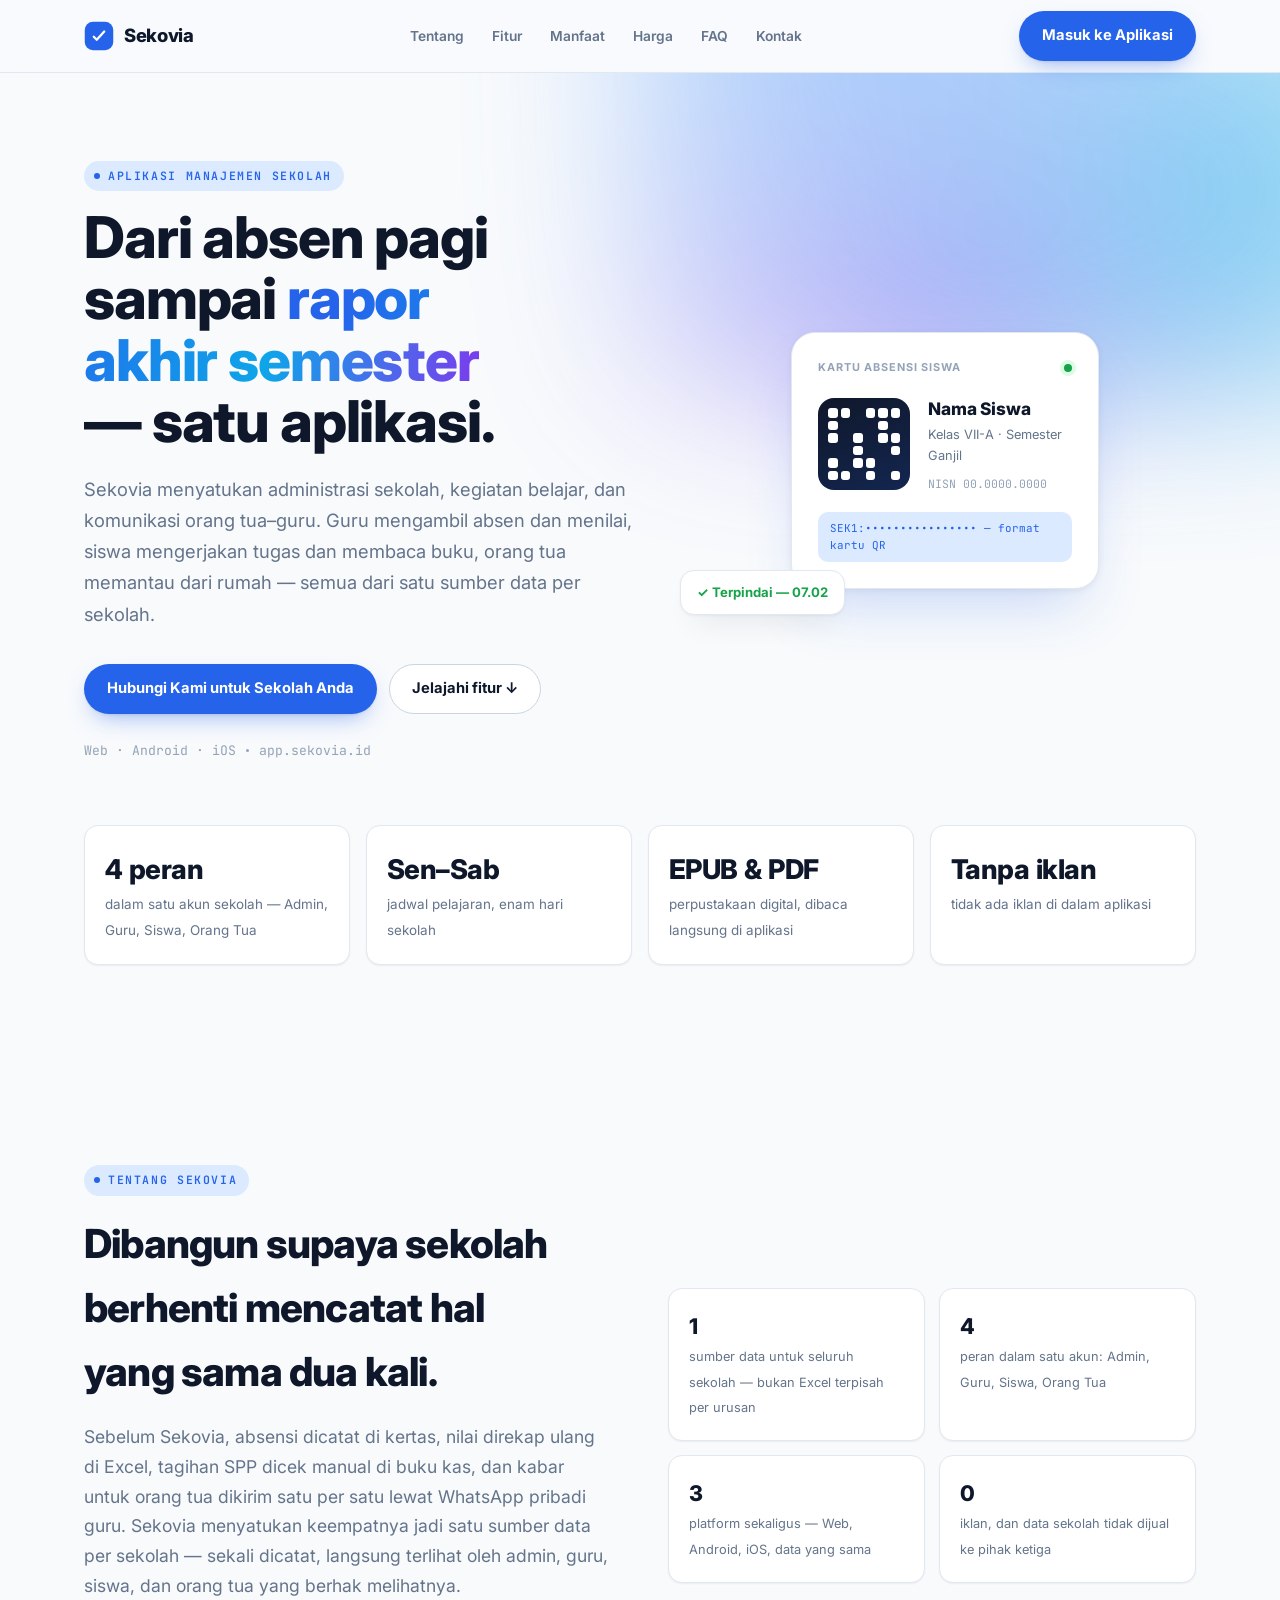
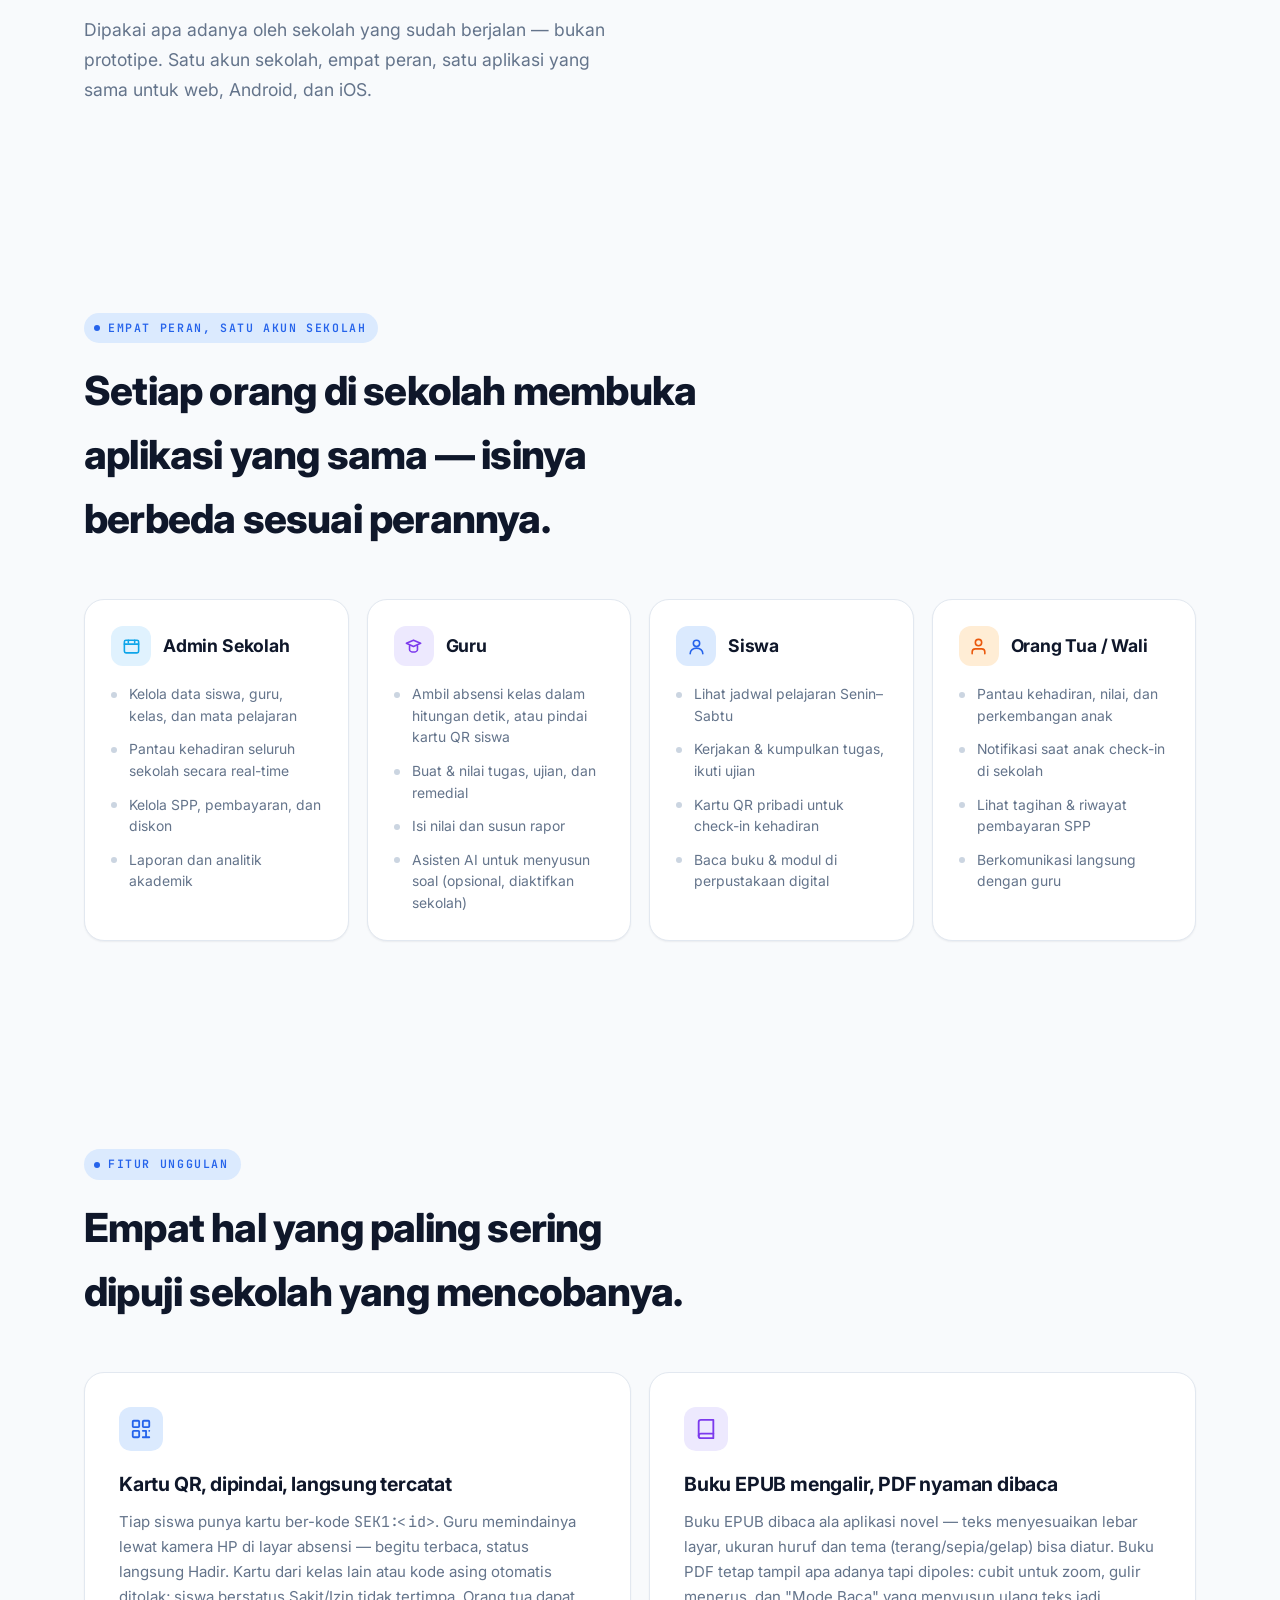
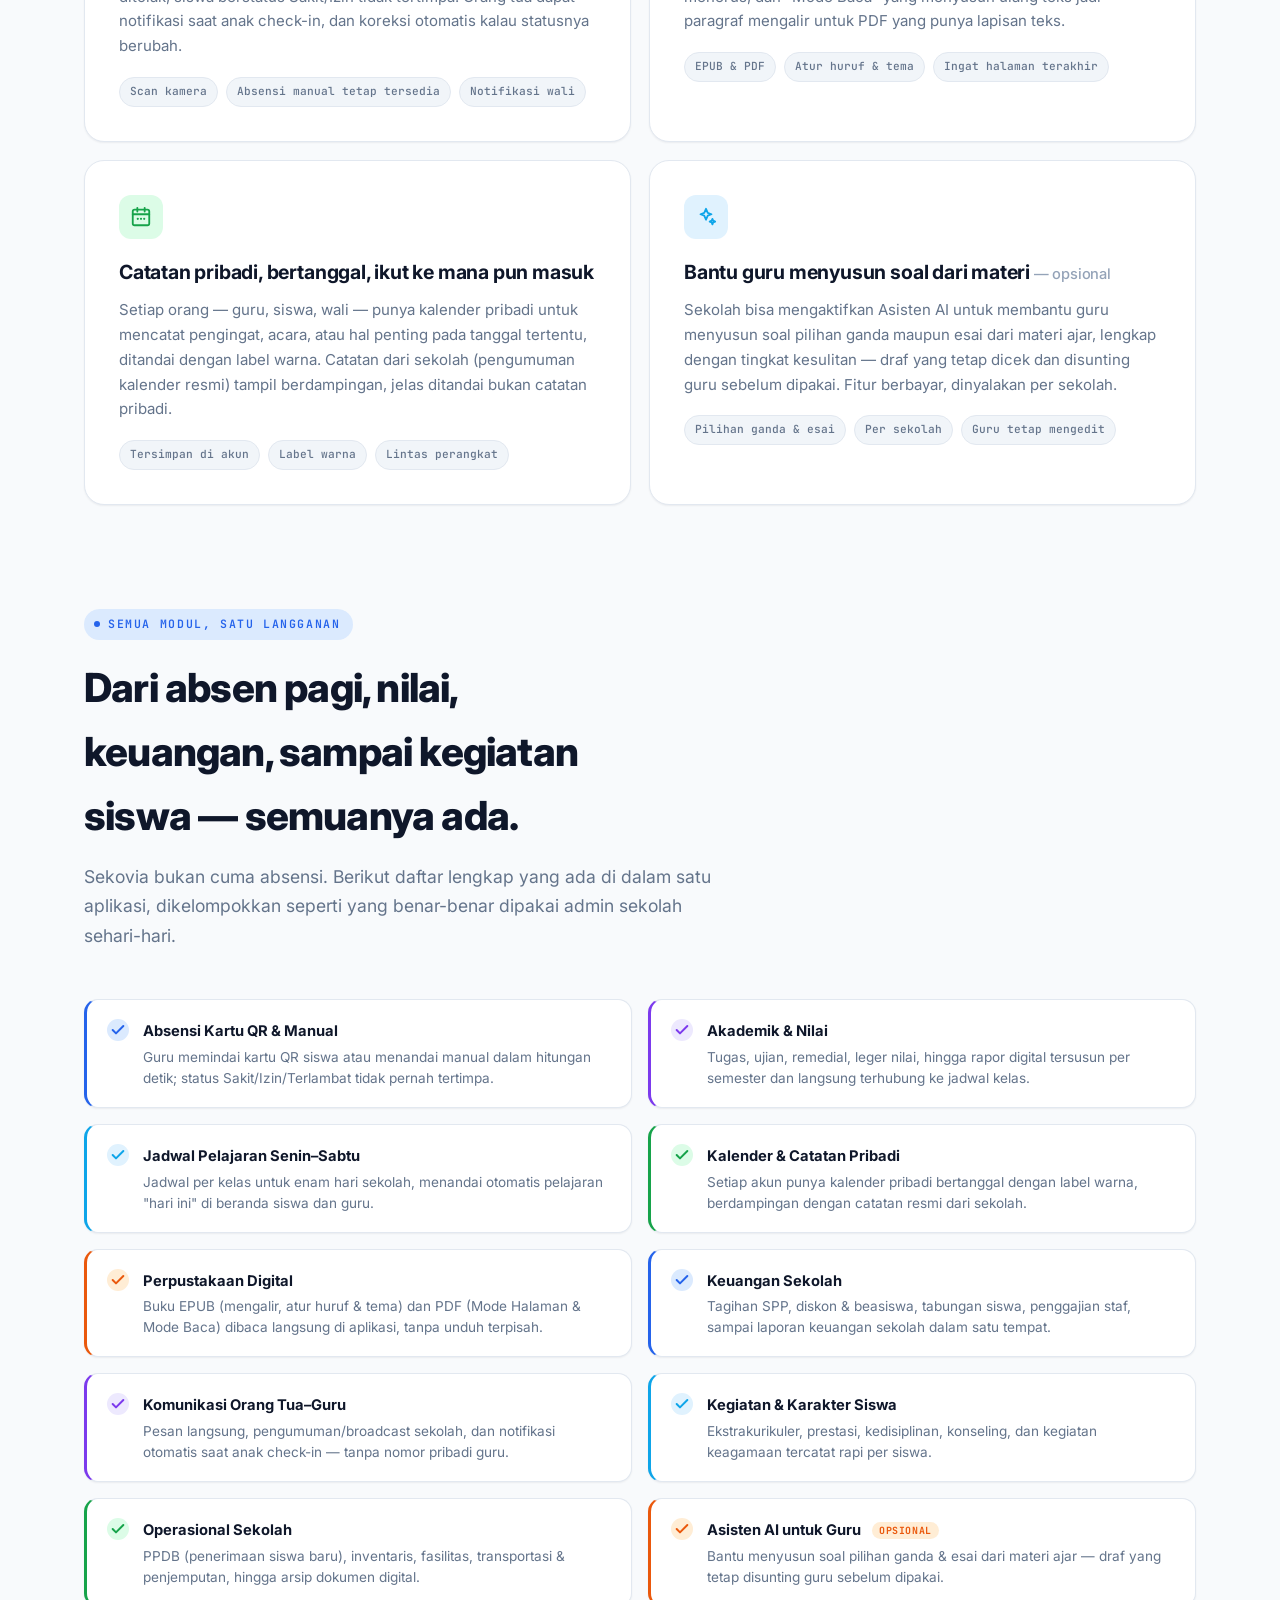
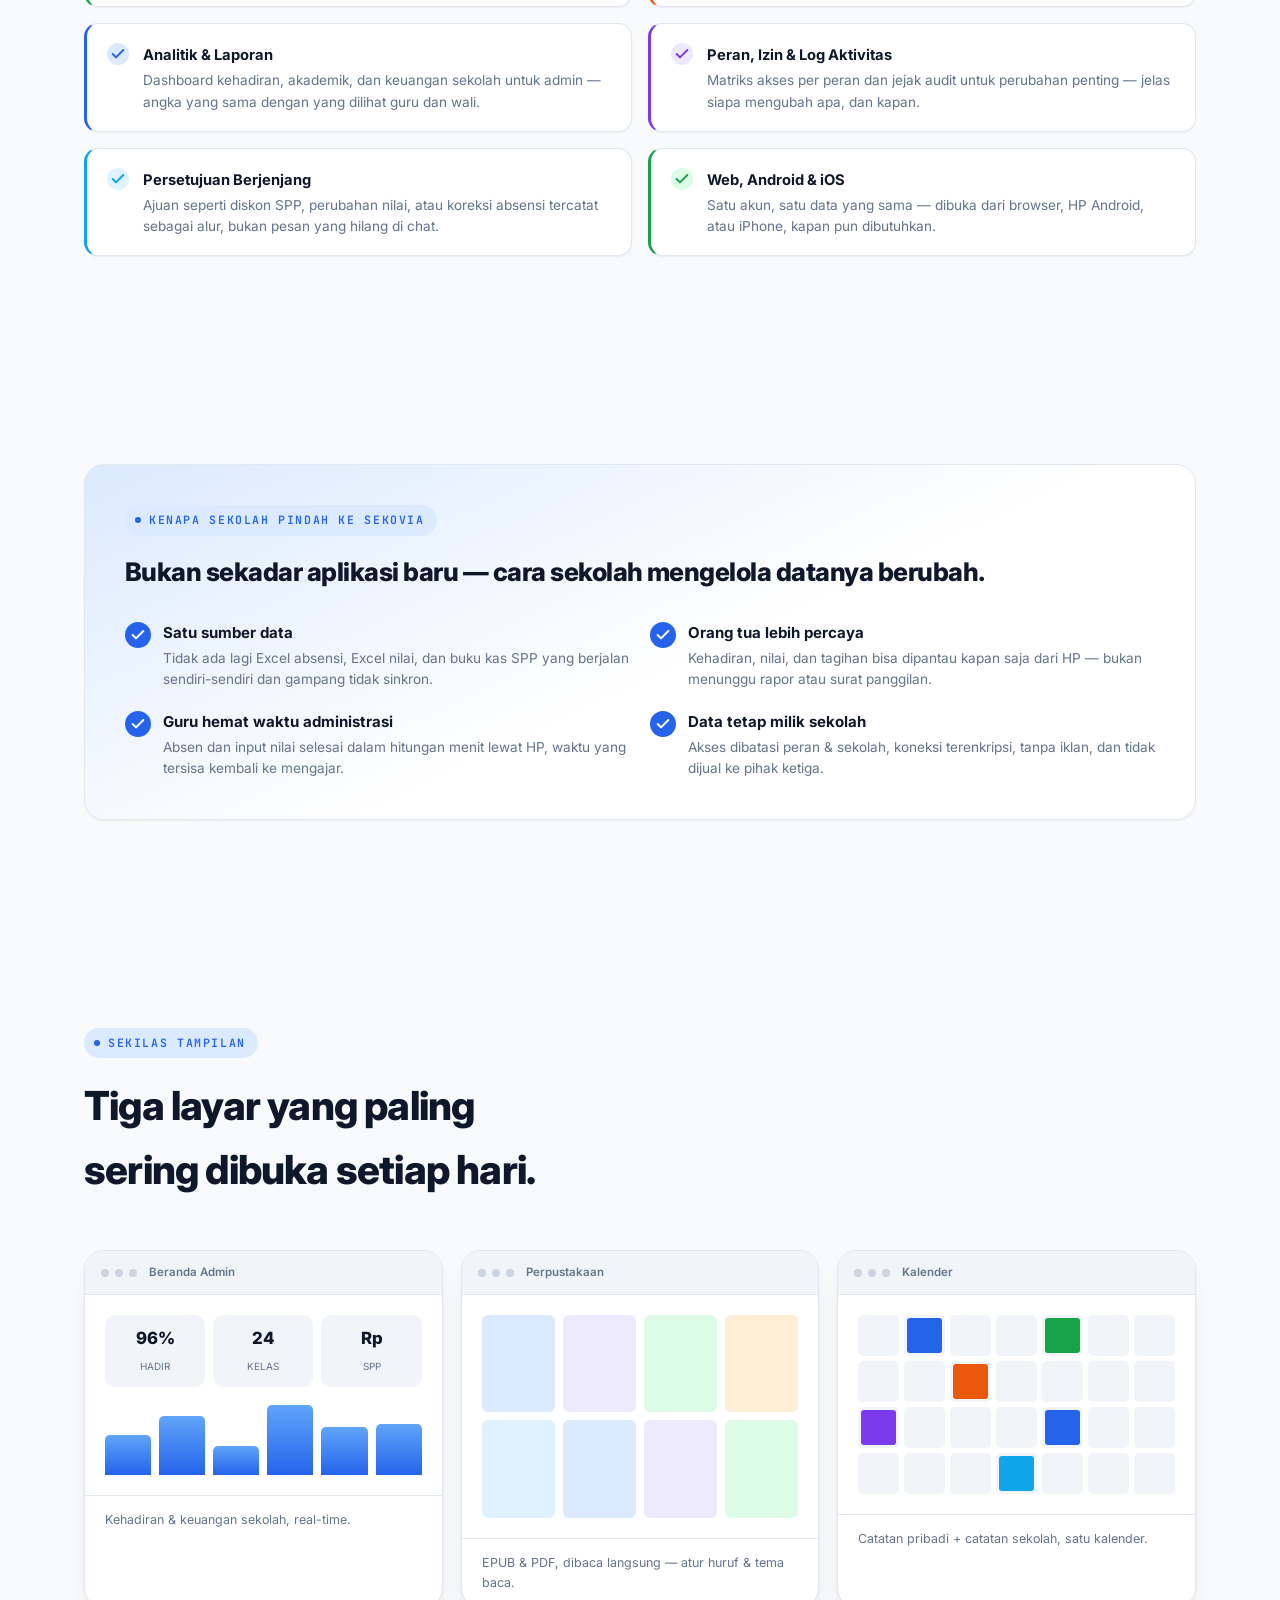
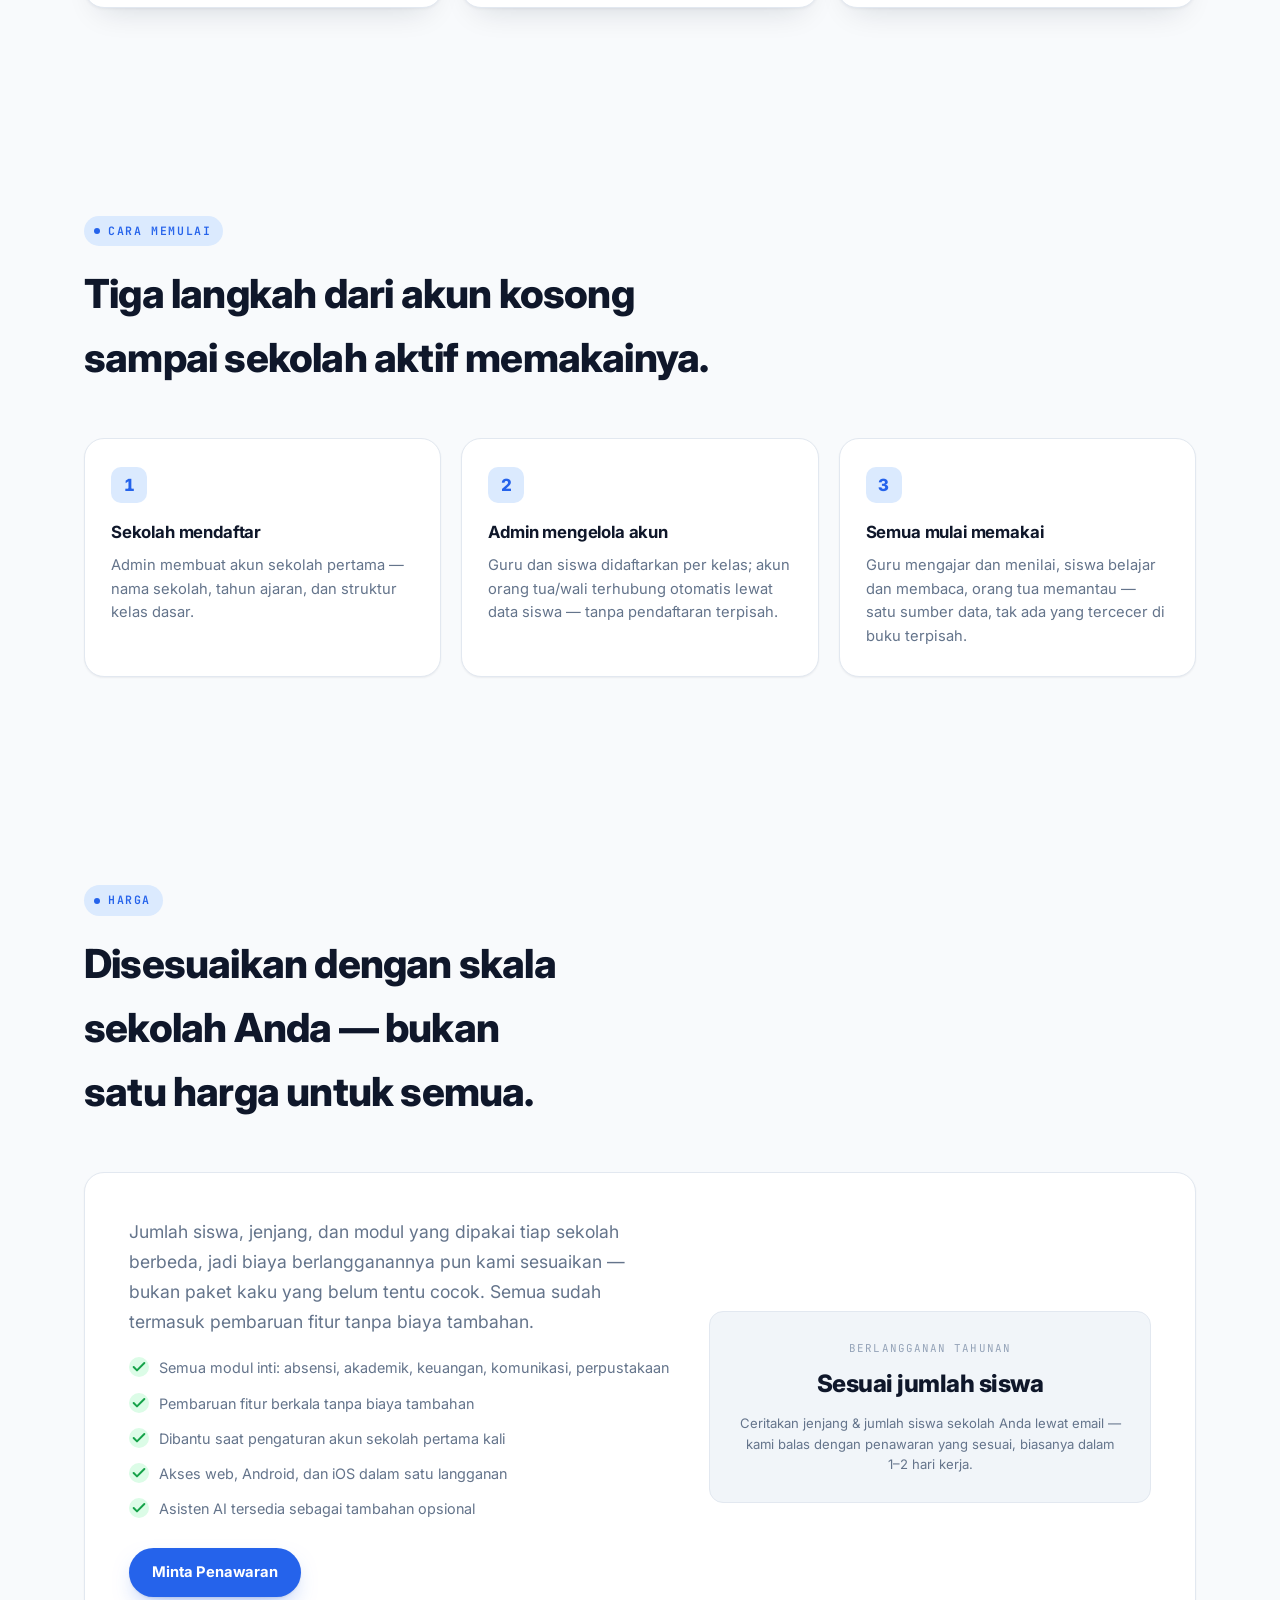
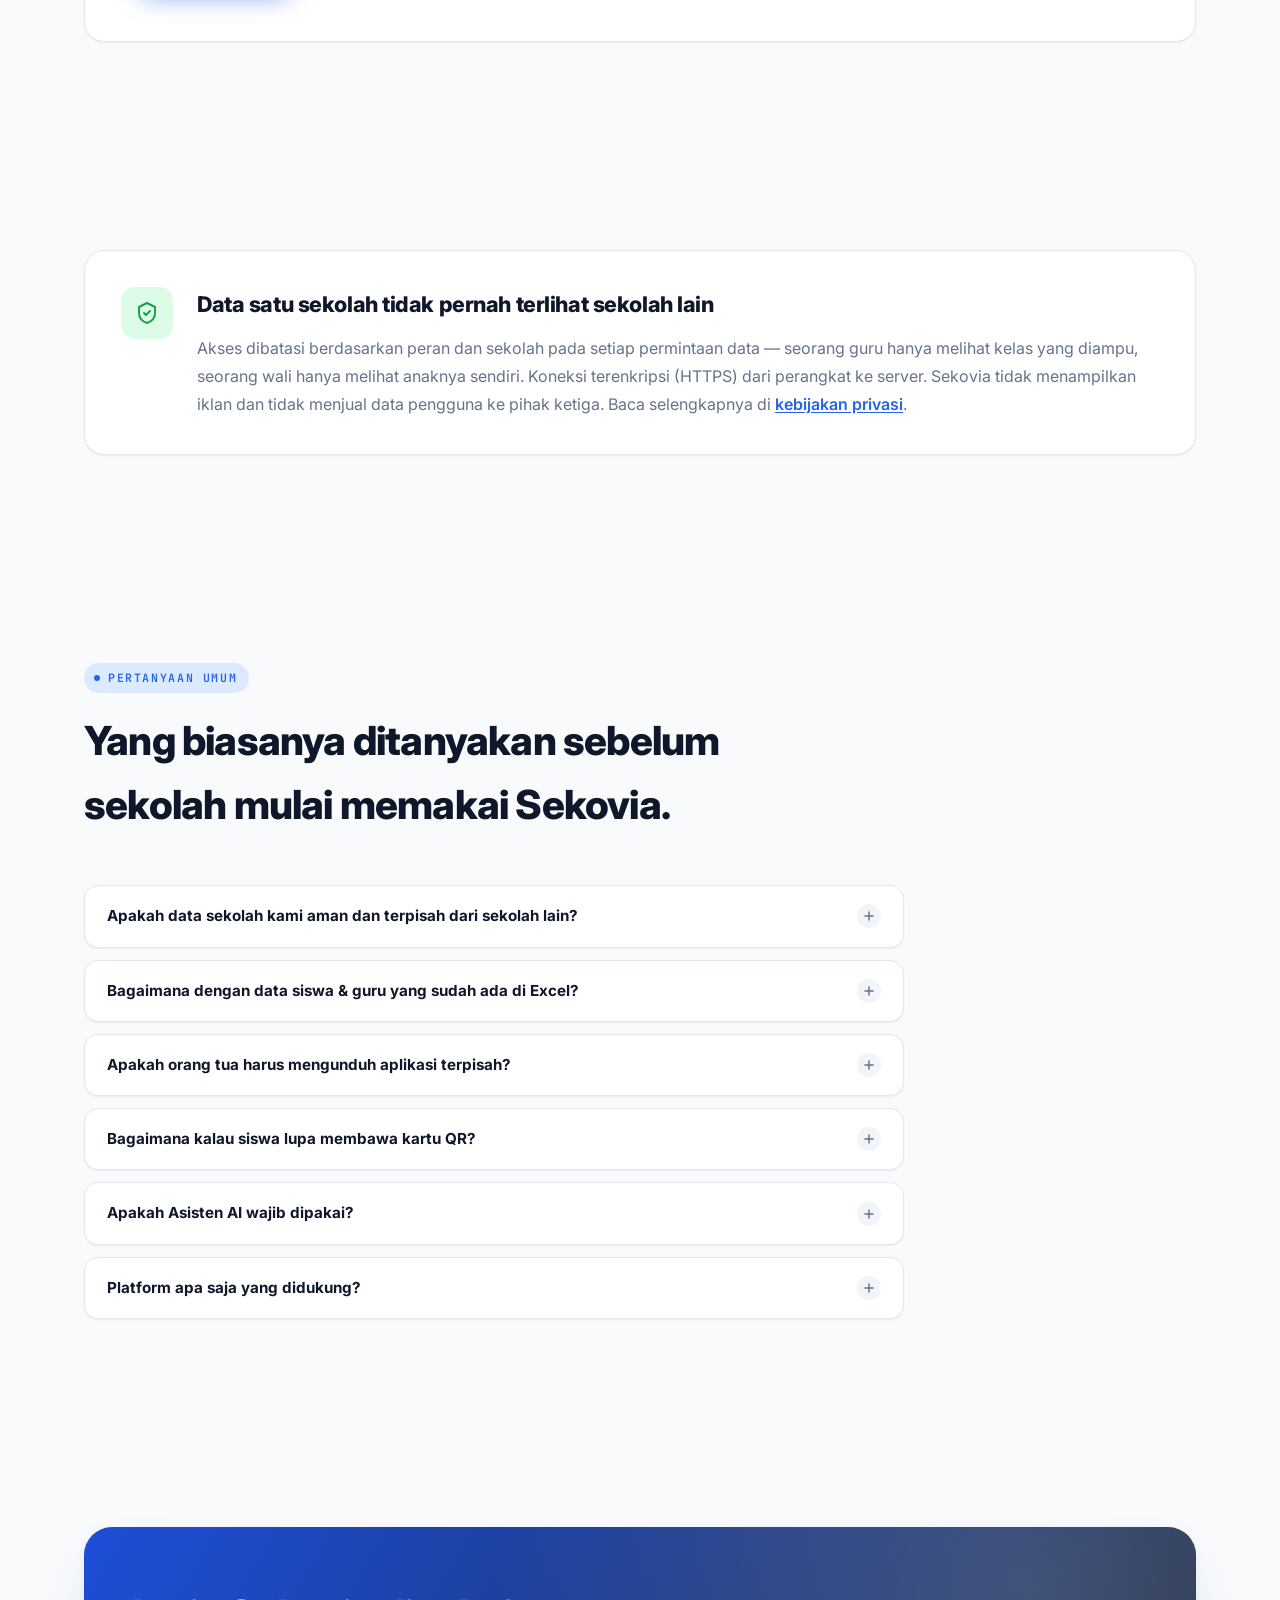
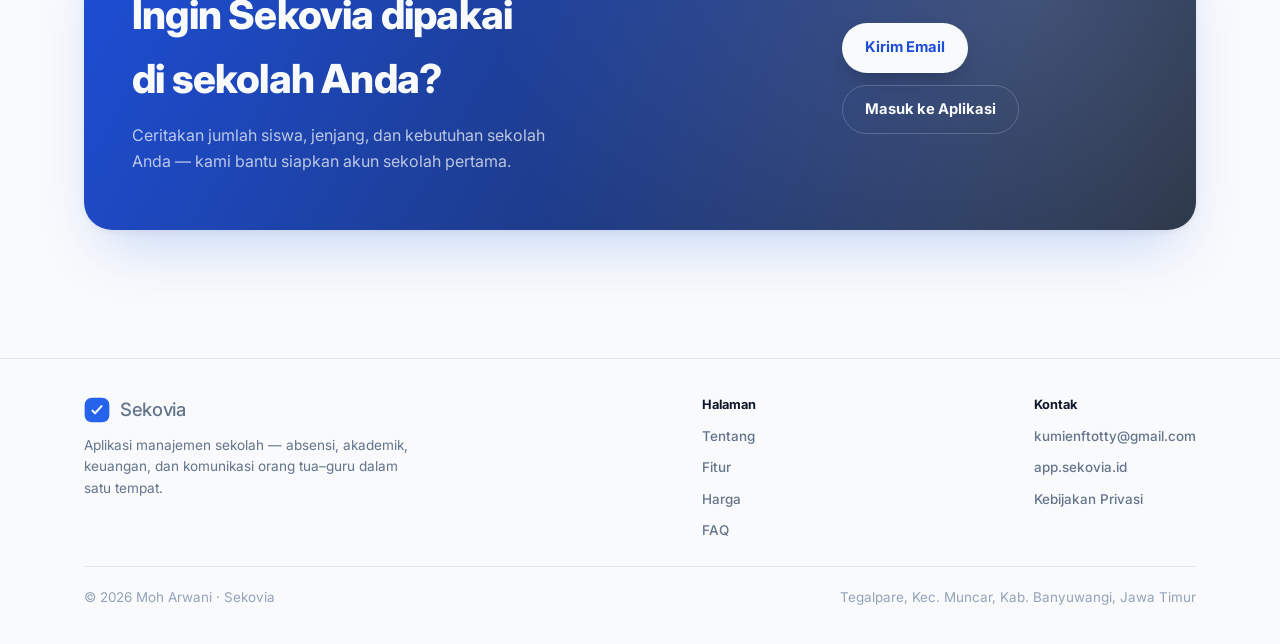
==== commit 75a7c6d0: "Lengkapi halaman: Tentang, daftar fitur lengkap, Manfaat, Pratinjau, Harga, FAQ Perbandingan struktu" ====
--- a/index.html
+++ b/index.html
@@ -108,7 +108,7 @@
   .brand svg{display:block}
   .navlinks{display:flex; align-items:center; gap:8px}
   .navlinks ul{display:flex; gap:4px; list-style:none; margin:0; padding:0}
-  .navlinks a{text-decoration:none; font-size:.9rem; color:var(--muted); font-weight:600; padding:9px 14px; border-radius:999px; transition:background .15s ease, color .15s ease}
+  .navlinks a{text-decoration:none; font-size:.86rem; color:var(--muted); font-weight:600; padding:9px 12px; border-radius:999px; transition:background .15s ease, color .15s ease}
   .navlinks a:hover{color:var(--ink); background:var(--panel-2)}
   #mobileMenu a{text-decoration:none; color:var(--ink); font-weight:600; font-size:.98rem}
   .btn{
@@ -123,12 +123,14 @@
   .btn-ghost{background:var(--panel); color:var(--ink); border-color:var(--line-strong)}
   .btn-ghost:hover{border-color:var(--accent); color:var(--accent)}
   .burger{display:none; background:var(--panel); border:1px solid var(--line-strong); border-radius:10px; width:42px; height:42px; align-items:center; justify-content:center; color:var(--ink)}
-  @media (max-width:840px){
+  @media (max-width:1040px){
     .navlinks ul{display:none}
     .burger{display:flex}
     .navcta .btn span.long{display:none}
   }
   .navcta{display:flex; align-items:center; gap:10px}
+  .navcta .btn span.short{display:none}
+  @media (max-width:1040px){ .navcta .btn span.short{display:inline} }
 
   /* ---------- hero ---------- */
   .hero{position:relative; overflow:hidden; padding-top:88px; padding-bottom:64px}
@@ -283,6 +285,87 @@
     .featcard{transition:none; opacity:1; transform:none}
     .rolecard{transition:none}
   }
+
+  /* ---------- tentang ---------- */
+  .aboutgrid{display:grid; grid-template-columns:1fr 1fr; gap:56px; align-items:center}
+  @media (max-width:900px){ .aboutgrid{grid-template-columns:1fr; gap:32px} }
+  .aboutstats{display:grid; grid-template-columns:1fr 1fr; gap:14px}
+  .aboutstat{background:var(--panel); border:1px solid var(--line); border-radius:var(--radius-sm); padding:20px; box-shadow:var(--shadow-sm)}
+  .aboutstat b{display:block; font-size:1.35rem; font-weight:800; letter-spacing:-.02em}
+  .aboutstat span{font-size:.8rem; color:var(--muted)}
+
+  /* ---------- fitur lengkap (checklist) ---------- */
+  .checklist{display:grid; grid-template-columns:1fr 1fr; gap:16px}
+  @media (max-width:820px){ .checklist{grid-template-columns:1fr} }
+  .checkitem{
+    display:flex; gap:14px; background:var(--panel); border:1px solid var(--line); border-left:3px solid var(--c, var(--accent));
+    border-radius:var(--radius-sm); padding:18px 20px; box-shadow:var(--shadow-sm);
+  }
+  .checkitem .tick{flex:none; width:22px; height:22px; border-radius:50%; background:var(--cs, var(--accent-soft)); color:var(--c, var(--accent)); display:flex; align-items:center; justify-content:center; margin-top:1px}
+  .checkitem b{font-weight:700; font-size:.92rem}
+  .checkitem p{font-size:.85rem; color:var(--muted); margin-top:3px; line-height:1.55}
+  .checkitem .soon{font-family:var(--mono); font-size:.62rem; text-transform:uppercase; letter-spacing:.06em; color:var(--orange); background:var(--orange-soft); padding:2px 7px; border-radius:999px; margin-left:8px; vertical-align:middle}
+
+  /* ---------- manfaat ---------- */
+  .benefitpanel{
+    background:linear-gradient(155deg, var(--accent-soft), var(--panel) 55%); border:1px solid var(--line);
+    border-radius:var(--radius); padding:40px; box-shadow:var(--shadow-sm);
+  }
+  .benefitgrid{display:grid; grid-template-columns:1fr 1fr; gap:20px; margin-top:28px}
+  @media (max-width:760px){ .benefitgrid{grid-template-columns:1fr} }
+  .benefititem{display:flex; gap:12px; align-items:flex-start}
+  .benefititem .tick{flex:none; width:26px; height:26px; border-radius:50%; background:var(--accent); color:#fff; display:flex; align-items:center; justify-content:center; margin-top:1px}
+  .benefititem b{font-weight:700; font-size:.94rem; display:block}
+  .benefititem p{font-size:.85rem; color:var(--muted); margin-top:3px; line-height:1.55}
+
+  /* ---------- pratinjau (mockup tour) ---------- */
+  .tourgrid{display:grid; grid-template-columns:repeat(3,1fr); gap:18px}
+  @media (max-width:900px){ .tourgrid{grid-template-columns:1fr} }
+  .tourcard{background:var(--panel); border:1px solid var(--line); border-radius:var(--radius); box-shadow:var(--shadow); overflow:hidden}
+  .tourchrome{display:flex; align-items:center; gap:6px; padding:12px 16px; border-bottom:1px solid var(--line); background:var(--panel-2)}
+  .tourchrome i{width:8px; height:8px; border-radius:50%; background:var(--line-strong); display:block}
+  .tourchrome span{font-size:.72rem; color:var(--muted); font-weight:600; margin-left:6px}
+  .tourbody{padding:20px}
+  .tourbars{display:flex; align-items:flex-end; gap:8px; height:74px; margin-top:14px}
+  .tourbars i{flex:1; border-radius:5px 5px 0 0; background:linear-gradient(180deg, var(--accent-light), var(--accent))}
+  .tourstat{display:grid; grid-template-columns:repeat(3,1fr); gap:8px}
+  .tourstat div{background:var(--panel-2); border-radius:10px; padding:10px; text-align:center}
+  .tourstat b{display:block; font-size:1.05rem; font-weight:800}
+  .tourstat span{font-size:.62rem; color:var(--muted)}
+  .tourbooks{display:grid; grid-template-columns:repeat(4,1fr); gap:8px}
+  .tourbooks i{display:block; aspect-ratio:3/4; border-radius:6px}
+  .tourcal{display:grid; grid-template-columns:repeat(7,1fr); gap:5px}
+  .tourcal i{aspect-ratio:1; border-radius:5px; background:var(--panel-2); display:block; position:relative}
+  .tourcal i.on::after{content:""; position:absolute; inset:3px; border-radius:3px; background:var(--c,var(--accent))}
+  .tourfoot{padding:14px 20px; border-top:1px solid var(--line); font-size:.78rem; color:var(--muted)}
+
+  /* ---------- harga ---------- */
+  .pricepanel{
+    background:var(--panel); border:1px solid var(--line); border-radius:var(--radius); padding:44px;
+    box-shadow:var(--shadow-sm); display:grid; grid-template-columns:1.1fr .9fr; gap:40px; align-items:center;
+  }
+  @media (max-width:860px){ .pricepanel{grid-template-columns:1fr; padding:32px 26px} }
+  .pricepanel ul{list-style:none; margin:20px 0 0; padding:0; display:flex; flex-direction:column; gap:12px}
+  .pricepanel li{display:flex; gap:10px; align-items:flex-start; font-size:.9rem; color:var(--muted)}
+  .pricepanel li .tick{flex:none; width:20px; height:20px; border-radius:50%; background:var(--green-soft); color:var(--green); display:flex; align-items:center; justify-content:center; margin-top:1px}
+  .pricecard{background:var(--panel-2); border:1px solid var(--line); border-radius:var(--radius-sm); padding:28px; text-align:center}
+  .pricecard .tag{font-family:var(--mono); font-size:.68rem; text-transform:uppercase; letter-spacing:.1em; color:var(--muted-2)}
+  .pricecard .value{font-size:1.5rem; font-weight:800; margin-top:8px; letter-spacing:-.02em}
+  .pricecard p{font-size:.82rem; color:var(--muted); margin-top:10px; line-height:1.55}
+
+  /* ---------- faq ---------- */
+  .faqlist{display:flex; flex-direction:column; gap:12px; max-width:820px}
+  .faqitem{background:var(--panel); border:1px solid var(--line); border-radius:var(--radius-sm); box-shadow:var(--shadow-sm); overflow:hidden}
+  .faqitem summary{
+    list-style:none; cursor:pointer; padding:18px 22px; font-weight:700; font-size:.95rem;
+    display:flex; align-items:center; justify-content:space-between; gap:16px;
+  }
+  .faqitem summary::-webkit-details-marker{display:none}
+  .faqitem summary .plus{flex:none; width:24px; height:24px; border-radius:50%; background:var(--panel-2); display:flex; align-items:center; justify-content:center; color:var(--muted); transition:transform .2s ease}
+  .faqitem[open] summary .plus{transform:rotate(45deg); background:var(--accent-soft); color:var(--accent)}
+  .faqitem .faqbody{padding:0 22px 20px; color:var(--muted); font-size:.9rem; line-height:1.65}
+
+  .icon-tick{width:16px; height:16px}
 </style>
 </head>
 <body>
@@ -295,25 +378,33 @@
     </a>
     <div class="navlinks">
       <ul>
-        <li><a href="#peran">Peran</a></li>
+        <li><a href="#tentang">Tentang</a></li>
         <li><a href="#fitur">Fitur</a></li>
-        <li><a href="#mulai">Cara Mulai</a></li>
-        <li><a href="#keamanan">Keamanan</a></li>
+        <li><a href="#manfaat">Manfaat</a></li>
+        <li><a href="#harga">Harga</a></li>
+        <li><a href="#faq">FAQ</a></li>
+        <li><a href="#kontak">Kontak</a></li>
       </ul>
     </div>
     <div class="navcta">
       <button class="burger" id="burgerBtn" aria-label="Buka menu" aria-expanded="false">
         <svg width="18" height="18" viewBox="0 0 24 24" fill="none" stroke="currentColor" stroke-width="2" stroke-linecap="round"><line x1="3" y1="6" x2="21" y2="6"/><line x1="3" y1="12" x2="21" y2="12"/><line x1="3" y1="18" x2="21" y2="18"/></svg>
       </button>
-      <a class="btn btn-primary" href="https://app.sekovia.id" target="_blank" rel="noopener"><span class="long">Masuk ke Aplikasi</span><span class="short" style="display:none">Masuk</span></a>
+      <a class="btn btn-primary" href="https://app.sekovia.id" target="_blank" rel="noopener"><span class="long">Masuk ke Aplikasi</span><span class="short">Masuk</span></a>
     </div>
   </div>
   <div id="mobileMenu" hidden style="border-top:1px solid var(--line); background:var(--bg)">
     <ul style="list-style:none; margin:0; padding:16px 24px; display:flex; flex-direction:column; gap:16px">
+      <li><a href="#tentang">Tentang</a></li>
       <li><a href="#peran">Peran</a></li>
       <li><a href="#fitur">Fitur</a></li>
+      <li><a href="#manfaat">Manfaat</a></li>
+      <li><a href="#pratinjau">Pratinjau</a></li>
       <li><a href="#mulai">Cara Mulai</a></li>
+      <li><a href="#harga">Harga</a></li>
       <li><a href="#keamanan">Keamanan</a></li>
+      <li><a href="#faq">FAQ</a></li>
+      <li><a href="#kontak">Kontak</a></li>
     </ul>
   </div>
 </header>
@@ -375,6 +466,24 @@
     </div>
   </section>
 
+  <!-- ============================= TENTANG ============================= -->
+  <section id="tentang">
+    <div class="wrap aboutgrid">
+      <div>
+        <div class="eyebrow"><span class="dot"></span>Tentang Sekovia</div>
+        <h2>Dibangun supaya sekolah berhenti mencatat hal yang sama dua kali.</h2>
+        <p class="lede" style="margin-top:18px">Sebelum Sekovia, absensi dicatat di kertas, nilai direkap ulang di Excel, tagihan SPP dicek manual di buku kas, dan kabar untuk orang tua dikirim satu per satu lewat WhatsApp pribadi guru. Sekovia menyatukan keempatnya jadi satu sumber data per sekolah — sekali dicatat, langsung terlihat oleh admin, guru, siswa, dan orang tua yang berhak melihatnya.</p>
+        <p class="lede" style="margin-top:14px">Dipakai apa adanya oleh sekolah yang sudah berjalan — bukan prototipe. Satu akun sekolah, empat peran, satu aplikasi yang sama untuk web, Android, dan iOS.</p>
+      </div>
+      <div class="aboutstats">
+        <div class="aboutstat"><b>1</b><span>sumber data untuk seluruh sekolah — bukan Excel terpisah per urusan</span></div>
+        <div class="aboutstat"><b>4</b><span>peran dalam satu akun: Admin, Guru, Siswa, Orang Tua</span></div>
+        <div class="aboutstat"><b>3</b><span>platform sekaligus — Web, Android, iOS, data yang sama</span></div>
+        <div class="aboutstat"><b>0</b><span>iklan, dan data sekolah tidak dijual ke pihak ketiga</span></div>
+      </div>
+    </div>
+  </section>
+
   <!-- ============================= PERAN ============================= -->
   <section id="peran">
     <div class="wrap">
@@ -489,6 +598,151 @@
     </div>
   </section>
 
+  <!-- ============================= FITUR LENGKAP ============================= -->
+  <section id="lengkap" style="padding-top:0">
+    <div class="wrap">
+      <div class="sechead">
+        <div class="eyebrow"><span class="dot"></span>Semua modul, satu langganan</div>
+        <h2>Dari absen pagi, nilai, keuangan, sampai kegiatan siswa — semuanya ada.</h2>
+        <p class="lede">Sekovia bukan cuma absensi. Berikut daftar lengkap yang ada di dalam satu aplikasi, dikelompokkan seperti yang benar-benar dipakai admin sekolah sehari-hari.</p>
+      </div>
+      <div class="checklist">
+        <div class="checkitem" style="--c:var(--accent); --cs:var(--accent-soft)">
+          <span class="tick"><svg class="icon-tick" viewBox="0 0 24 24" fill="none" stroke="currentColor" stroke-width="3" stroke-linecap="round" stroke-linejoin="round"><path d="M20 6L9 17l-5-5"/></svg></span>
+          <div><b>Absensi Kartu QR &amp; Manual</b><p>Guru memindai kartu QR siswa atau menandai manual dalam hitungan detik; status Sakit/Izin/Terlambat tidak pernah tertimpa.</p></div>
+        </div>
+        <div class="checkitem" style="--c:var(--purple); --cs:var(--purple-soft)">
+          <span class="tick"><svg class="icon-tick" viewBox="0 0 24 24" fill="none" stroke="currentColor" stroke-width="3" stroke-linecap="round" stroke-linejoin="round"><path d="M20 6L9 17l-5-5"/></svg></span>
+          <div><b>Akademik &amp; Nilai</b><p>Tugas, ujian, remedial, leger nilai, hingga rapor digital tersusun per semester dan langsung terhubung ke jadwal kelas.</p></div>
+        </div>
+        <div class="checkitem" style="--c:var(--sky); --cs:var(--sky-soft)">
+          <span class="tick"><svg class="icon-tick" viewBox="0 0 24 24" fill="none" stroke="currentColor" stroke-width="3" stroke-linecap="round" stroke-linejoin="round"><path d="M20 6L9 17l-5-5"/></svg></span>
+          <div><b>Jadwal Pelajaran Senin–Sabtu</b><p>Jadwal per kelas untuk enam hari sekolah, menandai otomatis pelajaran "hari ini" di beranda siswa dan guru.</p></div>
+        </div>
+        <div class="checkitem" style="--c:var(--green); --cs:var(--green-soft)">
+          <span class="tick"><svg class="icon-tick" viewBox="0 0 24 24" fill="none" stroke="currentColor" stroke-width="3" stroke-linecap="round" stroke-linejoin="round"><path d="M20 6L9 17l-5-5"/></svg></span>
+          <div><b>Kalender &amp; Catatan Pribadi</b><p>Setiap akun punya kalender pribadi bertanggal dengan label warna, berdampingan dengan catatan resmi dari sekolah.</p></div>
+        </div>
+        <div class="checkitem" style="--c:var(--orange); --cs:var(--orange-soft)">
+          <span class="tick"><svg class="icon-tick" viewBox="0 0 24 24" fill="none" stroke="currentColor" stroke-width="3" stroke-linecap="round" stroke-linejoin="round"><path d="M20 6L9 17l-5-5"/></svg></span>
+          <div><b>Perpustakaan Digital</b><p>Buku EPUB (mengalir, atur huruf &amp; tema) dan PDF (Mode Halaman &amp; Mode Baca) dibaca langsung di aplikasi, tanpa unduh terpisah.</p></div>
+        </div>
+        <div class="checkitem" style="--c:var(--accent); --cs:var(--accent-soft)">
+          <span class="tick"><svg class="icon-tick" viewBox="0 0 24 24" fill="none" stroke="currentColor" stroke-width="3" stroke-linecap="round" stroke-linejoin="round"><path d="M20 6L9 17l-5-5"/></svg></span>
+          <div><b>Keuangan Sekolah</b><p>Tagihan SPP, diskon &amp; beasiswa, tabungan siswa, penggajian staf, sampai laporan keuangan sekolah dalam satu tempat.</p></div>
+        </div>
+        <div class="checkitem" style="--c:var(--purple); --cs:var(--purple-soft)">
+          <span class="tick"><svg class="icon-tick" viewBox="0 0 24 24" fill="none" stroke="currentColor" stroke-width="3" stroke-linecap="round" stroke-linejoin="round"><path d="M20 6L9 17l-5-5"/></svg></span>
+          <div><b>Komunikasi Orang Tua–Guru</b><p>Pesan langsung, pengumuman/broadcast sekolah, dan notifikasi otomatis saat anak check-in — tanpa nomor pribadi guru.</p></div>
+        </div>
+        <div class="checkitem" style="--c:var(--sky); --cs:var(--sky-soft)">
+          <span class="tick"><svg class="icon-tick" viewBox="0 0 24 24" fill="none" stroke="currentColor" stroke-width="3" stroke-linecap="round" stroke-linejoin="round"><path d="M20 6L9 17l-5-5"/></svg></span>
+          <div><b>Kegiatan &amp; Karakter Siswa</b><p>Ekstrakurikuler, prestasi, kedisiplinan, konseling, dan kegiatan keagamaan tercatat rapi per siswa.</p></div>
+        </div>
+        <div class="checkitem" style="--c:var(--green); --cs:var(--green-soft)">
+          <span class="tick"><svg class="icon-tick" viewBox="0 0 24 24" fill="none" stroke="currentColor" stroke-width="3" stroke-linecap="round" stroke-linejoin="round"><path d="M20 6L9 17l-5-5"/></svg></span>
+          <div><b>Operasional Sekolah</b><p>PPDB (penerimaan siswa baru), inventaris, fasilitas, transportasi &amp; penjemputan, hingga arsip dokumen digital.</p></div>
+        </div>
+        <div class="checkitem" style="--c:var(--orange); --cs:var(--orange-soft)">
+          <span class="tick"><svg class="icon-tick" viewBox="0 0 24 24" fill="none" stroke="currentColor" stroke-width="3" stroke-linecap="round" stroke-linejoin="round"><path d="M20 6L9 17l-5-5"/></svg></span>
+          <div><b>Asisten AI untuk Guru <span class="soon">Opsional</span></b><p>Bantu menyusun soal pilihan ganda &amp; esai dari materi ajar — draf yang tetap disunting guru sebelum dipakai.</p></div>
+        </div>
+        <div class="checkitem" style="--c:var(--accent); --cs:var(--accent-soft)">
+          <span class="tick"><svg class="icon-tick" viewBox="0 0 24 24" fill="none" stroke="currentColor" stroke-width="3" stroke-linecap="round" stroke-linejoin="round"><path d="M20 6L9 17l-5-5"/></svg></span>
+          <div><b>Analitik &amp; Laporan</b><p>Dashboard kehadiran, akademik, dan keuangan sekolah untuk admin — angka yang sama dengan yang dilihat guru dan wali.</p></div>
+        </div>
+        <div class="checkitem" style="--c:var(--purple); --cs:var(--purple-soft)">
+          <span class="tick"><svg class="icon-tick" viewBox="0 0 24 24" fill="none" stroke="currentColor" stroke-width="3" stroke-linecap="round" stroke-linejoin="round"><path d="M20 6L9 17l-5-5"/></svg></span>
+          <div><b>Peran, Izin &amp; Log Aktivitas</b><p>Matriks akses per peran dan jejak audit untuk perubahan penting — jelas siapa mengubah apa, dan kapan.</p></div>
+        </div>
+        <div class="checkitem" style="--c:var(--sky); --cs:var(--sky-soft)">
+          <span class="tick"><svg class="icon-tick" viewBox="0 0 24 24" fill="none" stroke="currentColor" stroke-width="3" stroke-linecap="round" stroke-linejoin="round"><path d="M20 6L9 17l-5-5"/></svg></span>
+          <div><b>Persetujuan Berjenjang</b><p>Ajuan seperti diskon SPP, perubahan nilai, atau koreksi absensi tercatat sebagai alur, bukan pesan yang hilang di chat.</p></div>
+        </div>
+        <div class="checkitem" style="--c:var(--green); --cs:var(--green-soft)">
+          <span class="tick"><svg class="icon-tick" viewBox="0 0 24 24" fill="none" stroke="currentColor" stroke-width="3" stroke-linecap="round" stroke-linejoin="round"><path d="M20 6L9 17l-5-5"/></svg></span>
+          <div><b>Web, Android &amp; iOS</b><p>Satu akun, satu data yang sama — dibuka dari browser, HP Android, atau iPhone, kapan pun dibutuhkan.</p></div>
+        </div>
+      </div>
+    </div>
+  </section>
+
+  <!-- ============================= MANFAAT ============================= -->
+  <section id="manfaat">
+    <div class="wrap">
+      <div class="benefitpanel">
+        <div class="eyebrow"><span class="dot"></span>Kenapa sekolah pindah ke Sekovia</div>
+        <h2 style="font-size:1.6rem">Bukan sekadar aplikasi baru — cara sekolah mengelola datanya berubah.</h2>
+        <div class="benefitgrid">
+          <div class="benefititem">
+            <span class="tick"><svg class="icon-tick" viewBox="0 0 24 24" fill="none" stroke="currentColor" stroke-width="3" stroke-linecap="round" stroke-linejoin="round"><path d="M20 6L9 17l-5-5"/></svg></span>
+            <div><b>Satu sumber data</b><p>Tidak ada lagi Excel absensi, Excel nilai, dan buku kas SPP yang berjalan sendiri-sendiri dan gampang tidak sinkron.</p></div>
+          </div>
+          <div class="benefititem">
+            <span class="tick"><svg class="icon-tick" viewBox="0 0 24 24" fill="none" stroke="currentColor" stroke-width="3" stroke-linecap="round" stroke-linejoin="round"><path d="M20 6L9 17l-5-5"/></svg></span>
+            <div><b>Orang tua lebih percaya</b><p>Kehadiran, nilai, dan tagihan bisa dipantau kapan saja dari HP — bukan menunggu rapor atau surat panggilan.</p></div>
+          </div>
+          <div class="benefititem">
+            <span class="tick"><svg class="icon-tick" viewBox="0 0 24 24" fill="none" stroke="currentColor" stroke-width="3" stroke-linecap="round" stroke-linejoin="round"><path d="M20 6L9 17l-5-5"/></svg></span>
+            <div><b>Guru hemat waktu administrasi</b><p>Absen dan input nilai selesai dalam hitungan menit lewat HP, waktu yang tersisa kembali ke mengajar.</p></div>
+          </div>
+          <div class="benefititem">
+            <span class="tick"><svg class="icon-tick" viewBox="0 0 24 24" fill="none" stroke="currentColor" stroke-width="3" stroke-linecap="round" stroke-linejoin="round"><path d="M20 6L9 17l-5-5"/></svg></span>
+            <div><b>Data tetap milik sekolah</b><p>Akses dibatasi peran &amp; sekolah, koneksi terenkripsi, tanpa iklan, dan tidak dijual ke pihak ketiga.</p></div>
+          </div>
+        </div>
+      </div>
+    </div>
+  </section>
+
+  <!-- ============================= PRATINJAU ============================= -->
+  <section id="pratinjau">
+    <div class="wrap">
+      <div class="sechead">
+        <div class="eyebrow"><span class="dot"></span>Sekilas tampilan</div>
+        <h2>Tiga layar yang paling sering dibuka setiap hari.</h2>
+      </div>
+      <div class="tourgrid">
+        <div class="tourcard">
+          <div class="tourchrome"><i></i><i></i><i></i><span>Beranda Admin</span></div>
+          <div class="tourbody">
+            <div class="tourstat">
+              <div><b>96%</b><span>HADIR</span></div>
+              <div><b>24</b><span>KELAS</span></div>
+              <div><b>Rp</b><span>SPP</span></div>
+            </div>
+            <div class="tourbars" aria-hidden="true">
+              <i style="height:55%"></i><i style="height:80%"></i><i style="height:40%"></i><i style="height:95%"></i><i style="height:65%"></i><i style="height:70%"></i>
+            </div>
+          </div>
+          <div class="tourfoot">Kehadiran &amp; keuangan sekolah, real-time.</div>
+        </div>
+        <div class="tourcard">
+          <div class="tourchrome"><i></i><i></i><i></i><span>Perpustakaan</span></div>
+          <div class="tourbody">
+            <div class="tourbooks" aria-hidden="true">
+              <i style="background:var(--accent-soft)"></i><i style="background:var(--purple-soft)"></i><i style="background:var(--green-soft)"></i><i style="background:var(--orange-soft)"></i>
+              <i style="background:var(--sky-soft)"></i><i style="background:var(--accent-soft)"></i><i style="background:var(--purple-soft)"></i><i style="background:var(--green-soft)"></i>
+            </div>
+          </div>
+          <div class="tourfoot">EPUB &amp; PDF, dibaca langsung — atur huruf &amp; tema baca.</div>
+        </div>
+        <div class="tourcard">
+          <div class="tourchrome"><i></i><i></i><i></i><span>Kalender</span></div>
+          <div class="tourbody">
+            <div class="tourcal" aria-hidden="true">
+              <i></i><i class="on" style="--c:var(--accent)"></i><i></i><i></i><i class="on" style="--c:var(--green)"></i><i></i><i></i>
+              <i></i><i></i><i class="on" style="--c:var(--orange)"></i><i></i><i></i><i></i><i></i>
+              <i class="on" style="--c:var(--purple)"></i><i></i><i></i><i></i><i class="on" style="--c:var(--accent)"></i><i></i><i></i>
+              <i></i><i></i><i></i><i class="on" style="--c:var(--sky)"></i><i></i><i></i><i></i>
+            </div>
+          </div>
+          <div class="tourfoot">Catatan pribadi + catatan sekolah, satu kalender.</div>
+        </div>
+      </div>
+    </div>
+  </section>
+
   <!-- ============================= CARA MULAI ============================= -->
   <section id="mulai">
     <div class="wrap">
@@ -516,6 +770,36 @@
     </div>
   </section>
 
+  <!-- ============================= HARGA ============================= -->
+  <section id="harga">
+    <div class="wrap">
+      <div class="sechead">
+        <div class="eyebrow"><span class="dot"></span>Harga</div>
+        <h2>Disesuaikan dengan skala sekolah Anda — bukan satu harga untuk semua.</h2>
+      </div>
+      <div class="pricepanel">
+        <div>
+          <p class="lede">Jumlah siswa, jenjang, dan modul yang dipakai tiap sekolah berbeda, jadi biaya berlangganannya pun kami sesuaikan — bukan paket kaku yang belum tentu cocok. Semua sudah termasuk pembaruan fitur tanpa biaya tambahan.</p>
+          <ul>
+            <li><span class="tick"><svg class="icon-tick" viewBox="0 0 24 24" fill="none" stroke="currentColor" stroke-width="3" stroke-linecap="round" stroke-linejoin="round"><path d="M20 6L9 17l-5-5"/></svg></span>Semua modul inti: absensi, akademik, keuangan, komunikasi, perpustakaan</li>
+            <li><span class="tick"><svg class="icon-tick" viewBox="0 0 24 24" fill="none" stroke="currentColor" stroke-width="3" stroke-linecap="round" stroke-linejoin="round"><path d="M20 6L9 17l-5-5"/></svg></span>Pembaruan fitur berkala tanpa biaya tambahan</li>
+            <li><span class="tick"><svg class="icon-tick" viewBox="0 0 24 24" fill="none" stroke="currentColor" stroke-width="3" stroke-linecap="round" stroke-linejoin="round"><path d="M20 6L9 17l-5-5"/></svg></span>Dibantu saat pengaturan akun sekolah pertama kali</li>
+            <li><span class="tick"><svg class="icon-tick" viewBox="0 0 24 24" fill="none" stroke="currentColor" stroke-width="3" stroke-linecap="round" stroke-linejoin="round"><path d="M20 6L9 17l-5-5"/></svg></span>Akses web, Android, dan iOS dalam satu langganan</li>
+            <li><span class="tick"><svg class="icon-tick" viewBox="0 0 24 24" fill="none" stroke="currentColor" stroke-width="3" stroke-linecap="round" stroke-linejoin="round"><path d="M20 6L9 17l-5-5"/></svg></span>Asisten AI tersedia sebagai tambahan opsional</li>
+          </ul>
+          <div class="herobtns" style="margin-top:28px">
+            <a class="btn btn-primary" href="mailto:kumienftotty@gmail.com">Minta Penawaran</a>
+          </div>
+        </div>
+        <div class="pricecard">
+          <div class="tag">Berlangganan tahunan</div>
+          <div class="value">Sesuai jumlah siswa</div>
+          <p>Ceritakan jenjang &amp; jumlah siswa sekolah Anda lewat email — kami balas dengan penawaran yang sesuai, biasanya dalam 1–2 hari kerja.</p>
+        </div>
+      </div>
+    </div>
+  </section>
+
   <!-- ============================= KEAMANAN ============================= -->
   <section id="keamanan">
     <div class="wrap">
@@ -527,6 +811,42 @@
           <h2 style="font-size:1.35rem">Data satu sekolah tidak pernah terlihat sekolah lain</h2>
           <p>Akses dibatasi berdasarkan peran dan sekolah pada setiap permintaan data — seorang guru hanya melihat kelas yang diampu, seorang wali hanya melihat anaknya sendiri. Koneksi terenkripsi (HTTPS) dari perangkat ke server. Sekovia tidak menampilkan iklan dan tidak menjual data pengguna ke pihak ketiga. Baca selengkapnya di <a href="https://app.sekovia.id/kebijakan-privasi.html">kebijakan privasi</a>.</p>
         </div>
+      </div>
+    </div>
+  </section>
+
+  <!-- ============================= FAQ ============================= -->
+  <section id="faq">
+    <div class="wrap">
+      <div class="sechead">
+        <div class="eyebrow"><span class="dot"></span>Pertanyaan umum</div>
+        <h2>Yang biasanya ditanyakan sebelum sekolah mulai memakai Sekovia.</h2>
+      </div>
+      <div class="faqlist">
+        <details class="faqitem">
+          <summary>Apakah data sekolah kami aman dan terpisah dari sekolah lain?<span class="plus"><svg width="14" height="14" viewBox="0 0 24 24" fill="none" stroke="currentColor" stroke-width="2.5" stroke-linecap="round"><path d="M12 5v14M5 12h14"/></svg></span></summary>
+          <div class="faqbody">Ya. Setiap permintaan data dibatasi berdasarkan peran dan sekolah — seorang guru hanya melihat kelas yang diampu, seorang wali hanya melihat anaknya sendiri, dan satu sekolah tidak pernah melihat data sekolah lain. Koneksi ke server terenkripsi (HTTPS).</div>
+        </details>
+        <details class="faqitem">
+          <summary>Bagaimana dengan data siswa &amp; guru yang sudah ada di Excel?<span class="plus"><svg width="14" height="14" viewBox="0 0 24 24" fill="none" stroke="currentColor" stroke-width="2.5" stroke-linecap="round"><path d="M12 5v14M5 12h14"/></svg></span></summary>
+          <div class="faqbody">Admin bisa memasukkan data siswa, guru, dan kelas langsung dari menu People. Untuk jumlah data yang besar, hubungi kami — kami bantu proses pemindahan data awal saat sekolah mulai memakai Sekovia.</div>
+        </details>
+        <details class="faqitem">
+          <summary>Apakah orang tua harus mengunduh aplikasi terpisah?<span class="plus"><svg width="14" height="14" viewBox="0 0 24 24" fill="none" stroke="currentColor" stroke-width="2.5" stroke-linecap="round"><path d="M12 5v14M5 12h14"/></svg></span></summary>
+          <div class="faqbody">Tidak. Satu aplikasi yang sama untuk semua peran — orang tua login dengan akun wali yang dibuatkan sekolah, dan otomatis terhubung ke data anaknya sendiri.</div>
+        </details>
+        <details class="faqitem">
+          <summary>Bagaimana kalau siswa lupa membawa kartu QR?<span class="plus"><svg width="14" height="14" viewBox="0 0 24 24" fill="none" stroke="currentColor" stroke-width="2.5" stroke-linecap="round"><path d="M12 5v14M5 12h14"/></svg></span></summary>
+          <div class="faqbody">Tidak masalah. Guru tetap bisa mengambil absensi manual kapan saja di layar yang sama — kartu QR mempercepat proses, bukan menggantikan opsi manual.</div>
+        </details>
+        <details class="faqitem">
+          <summary>Apakah Asisten AI wajib dipakai?<span class="plus"><svg width="14" height="14" viewBox="0 0 24 24" fill="none" stroke="currentColor" stroke-width="2.5" stroke-linecap="round"><path d="M12 5v14M5 12h14"/></svg></span></summary>
+          <div class="faqbody">Tidak. Asisten AI adalah fitur berbayar opsional yang diaktifkan per sekolah untuk membantu guru menyusun soal. Tanpa fitur ini, seluruh modul inti tetap berjalan penuh.</div>
+        </details>
+        <details class="faqitem">
+          <summary>Platform apa saja yang didukung?<span class="plus"><svg width="14" height="14" viewBox="0 0 24 24" fill="none" stroke="currentColor" stroke-width="2.5" stroke-linecap="round"><path d="M12 5v14M5 12h14"/></svg></span></summary>
+          <div class="faqbody">Web (browser apa saja), Android, dan iOS — dengan data yang sama secara real-time di semua perangkat, memakai satu akun.</div>
+        </details>
       </div>
     </div>
   </section>
@@ -550,12 +870,32 @@
 </main>
 
 <footer>
-  <div class="wrap footrow">
-    <span>© 2026 Moh Arwani · Sekovia</span>
-    <div class="footlinks">
-      <a href="https://app.sekovia.id/kebijakan-privasi.html">Kebijakan Privasi</a>
-      <a href="mailto:kumienftotty@gmail.com">kumienftotty@gmail.com</a>
-      <a href="https://app.sekovia.id" target="_blank" rel="noopener">app.sekovia.id</a>
+  <div class="wrap" style="display:flex; flex-direction:column; gap:24px">
+    <div class="footrow" style="align-items:flex-start">
+      <div style="max-width:340px">
+        <a href="#top" class="brand" style="margin-bottom:10px; display:inline-flex">
+          <svg width="26" height="26" viewBox="0 0 40 40" fill="none"><rect x="1" y="1" width="38" height="38" rx="11" fill="#2563EB"/><path d="M13 21l4 4 10-11" stroke="#fff" stroke-width="3" stroke-linecap="round" stroke-linejoin="round"/></svg>
+          Sekovia
+        </a>
+        <p style="font-size:.85rem; color:var(--muted); line-height:1.6">Aplikasi manajemen sekolah — absensi, akademik, keuangan, dan komunikasi orang tua–guru dalam satu tempat.</p>
+      </div>
+      <div class="footlinks" style="flex-direction:column; gap:10px">
+        <b style="color:var(--ink); font-size:.8rem">Halaman</b>
+        <a href="#tentang">Tentang</a>
+        <a href="#fitur">Fitur</a>
+        <a href="#harga">Harga</a>
+        <a href="#faq">FAQ</a>
+      </div>
+      <div class="footlinks" style="flex-direction:column; gap:10px">
+        <b style="color:var(--ink); font-size:.8rem">Kontak</b>
+        <a href="mailto:kumienftotty@gmail.com">kumienftotty@gmail.com</a>
+        <a href="https://app.sekovia.id" target="_blank" rel="noopener">app.sekovia.id</a>
+        <a href="https://app.sekovia.id/kebijakan-privasi.html">Kebijakan Privasi</a>
+      </div>
+    </div>
+    <div class="footrow" style="border-top:1px solid var(--line); padding-top:20px">
+      <span>© 2026 Moh Arwani · Sekovia</span>
+      <span>Tegalpare, Kec. Muncar, Kab. Banyuwangi, Jawa Timur</span>
     </div>
   </div>
 </footer>
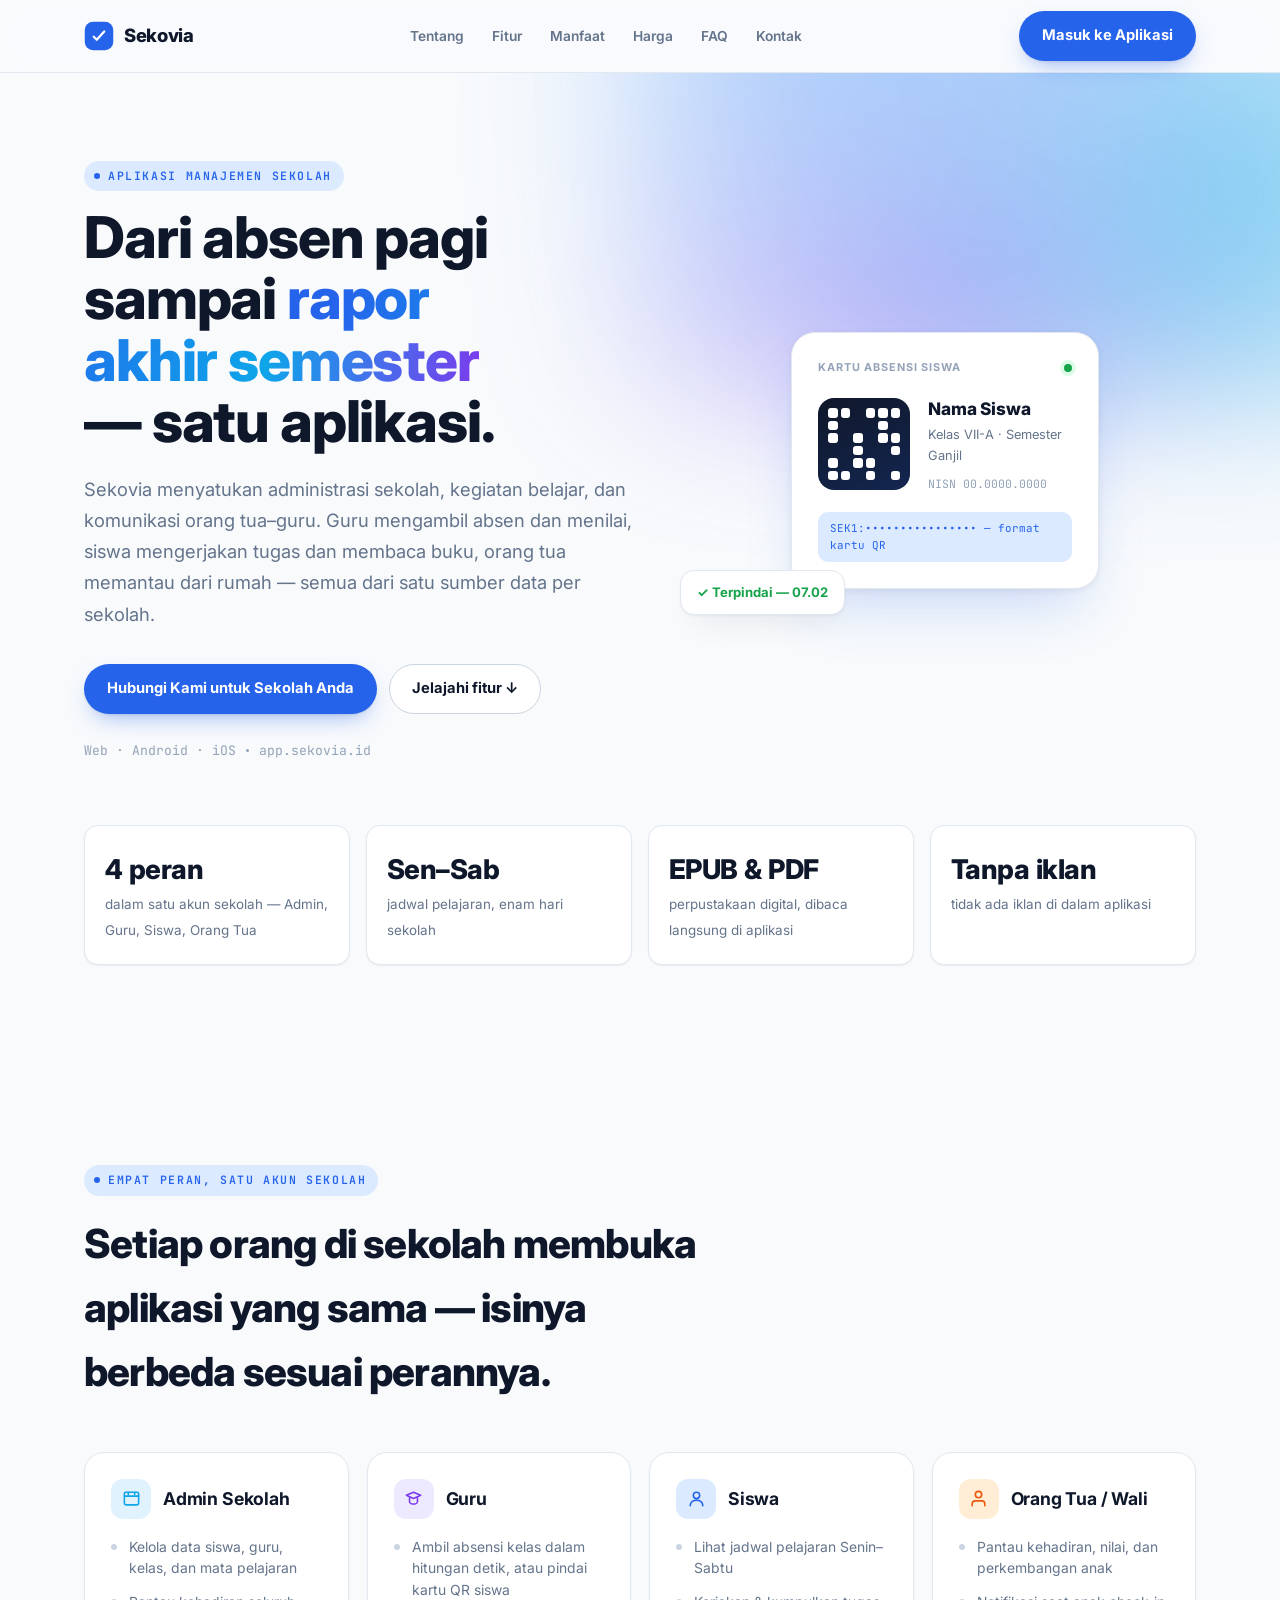
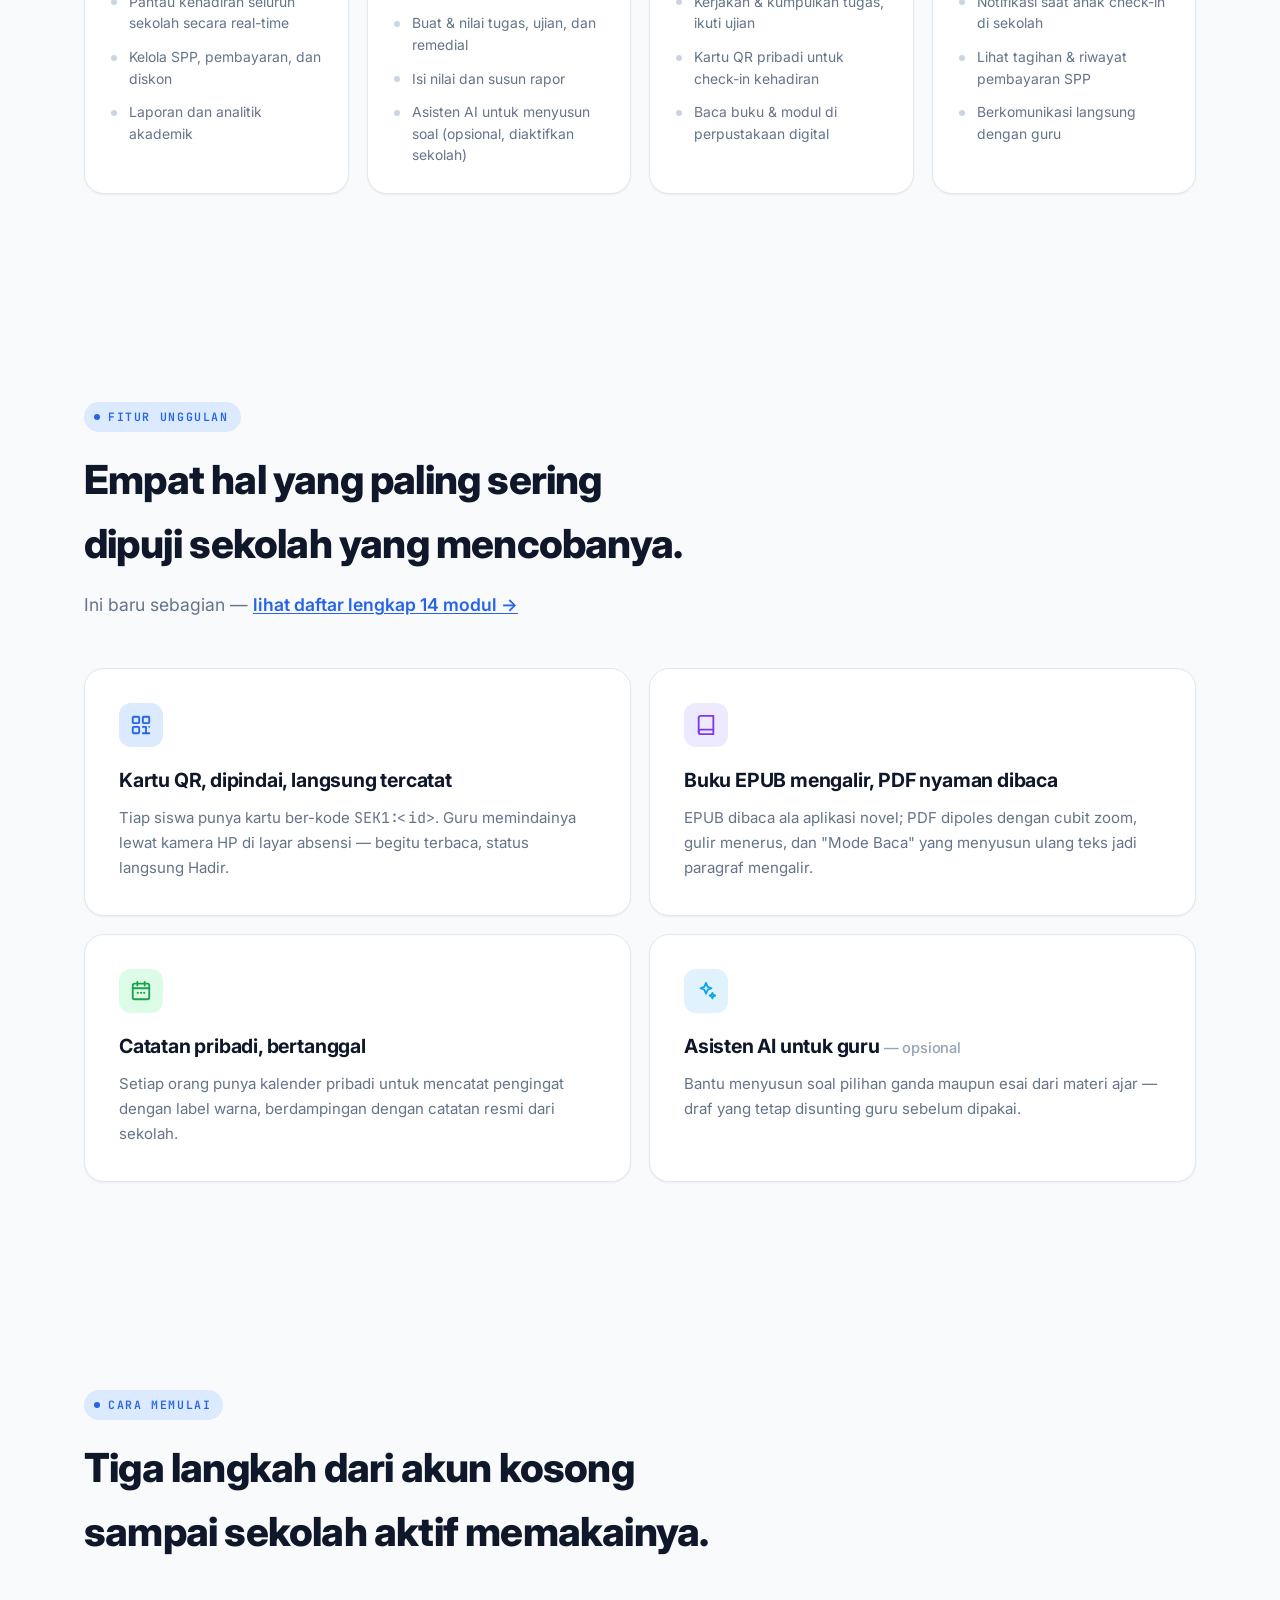
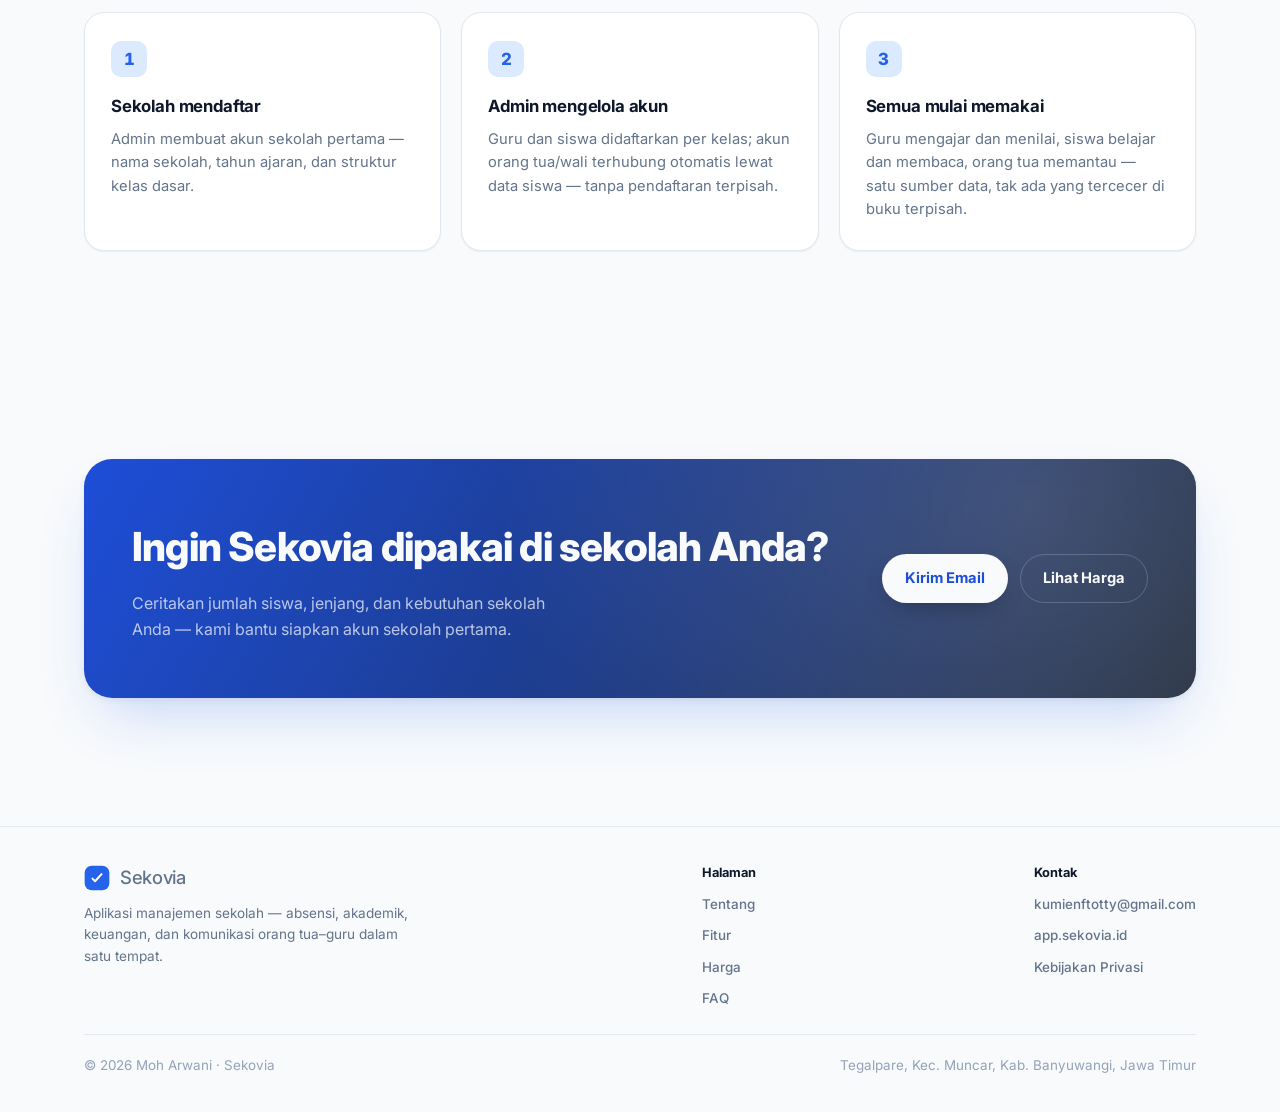
==== commit 361c03e9: "Pecah jadi banyak halaman: Beranda, Tentang, Fitur, Manfaat, Harga, FAQ, Kontak Sebelumnya satu hala" ====
--- a/index.html
+++ b/index.html
@@ -9,381 +9,24 @@
 <link rel="preconnect" href="https://fonts.googleapis.com">
 <link rel="preconnect" href="https://fonts.gstatic.com" crossorigin>
 <link href="https://fonts.googleapis.com/css2?family=Inter:wght@400;500;600;700;800;900&family=JetBrains+Mono:wght@400;500;600&display=swap" rel="stylesheet">
-<style>
-  /* ============================= TOKENS ============================= */
-  :root{
-    --bg:#F8FAFC;
-    --bg-2:#EFF4FB;
-    --panel:#FFFFFF;
-    --panel-2:#F1F5F9;
-    --ink:#0F172A;
-    --muted:#64748B;
-    --muted-2:#94A3B8;
-    --line:#E2E8F0;
-    --line-strong:#CBD5E1;
-    --accent:#2563EB;
-    --accent-2:#1D4ED8;
-    --accent-light:#60A5FA;
-    --accent-soft:#DBEAFE;
-    --purple:#7C3AED; --purple-soft:#EDE9FE;
-    --green:#16A34A;  --green-soft:#DCFCE7;
-    --orange:#EA580C; --orange-soft:#FFEDD5;
-    --sky:#0EA5E9;    --sky-soft:#E0F2FE;
-    --shadow-sm: 0 1px 2px rgba(15,23,42,.06);
-    --shadow: 0 1px 3px rgba(15,23,42,.05), 0 16px 32px -16px rgba(15,23,42,.16);
-    --shadow-lg: 0 2px 6px rgba(15,23,42,.06), 0 30px 60px -20px rgba(37,99,235,.25);
-    --radius: 20px;
-    --radius-sm: 14px;
-    --sans: 'Inter', ui-sans-serif, -apple-system, 'Segoe UI', Roboto, sans-serif;
-    --mono: 'JetBrains Mono', ui-monospace, 'SFMono-Regular', Menlo, Consolas, monospace;
-    --band-bg-1:#1D4ED8; --band-bg-2:#1E293B; --band-fg:#F8FAFC; --band-fg-dim:rgba(248,250,252,.72); --band-line:rgba(248,250,252,.2);
-  }
-  @media (prefers-color-scheme: dark){
-    :root:not([data-theme="light"]){
-      --bg:#0A0F1C; --bg-2:#0D1424; --panel:#121A2C; --panel-2:#161F35;
-      --ink:#EAF1FB; --muted:#93A3BE; --muted-2:#66768F;
-      --line:#1F2A42; --line-strong:#2B3A5A;
-      --accent:#5B8DF6; --accent-2:#7DA3F8; --accent-light:#93B7FA; --accent-soft:#1B2C4E;
-      --purple:#B393F5; --purple-soft:#241D3D; --green:#4ADE80; --green-soft:#123423;
-      --orange:#FB923C; --orange-soft:#3A2313; --sky:#38BDF8; --sky-soft:#0F2C3E;
-      --shadow-sm: 0 1px 2px rgba(0,0,0,.4);
-      --shadow: 0 1px 2px rgba(0,0,0,.4), 0 20px 40px -18px rgba(0,0,0,.6);
-      --shadow-lg: 0 2px 6px rgba(0,0,0,.4), 0 30px 60px -20px rgba(91,141,246,.35);
-      --band-bg-1:#1D4ED8; --band-bg-2:#0A0F1C; --band-fg:#F8FAFC; --band-fg-dim:rgba(248,250,252,.68); --band-line:rgba(248,250,252,.16);
-    }
-  }
-  :root[data-theme="dark"]{
-    --bg:#0A0F1C; --bg-2:#0D1424; --panel:#121A2C; --panel-2:#161F35;
-    --ink:#EAF1FB; --muted:#93A3BE; --muted-2:#66768F;
-    --line:#1F2A42; --line-strong:#2B3A5A;
-    --accent:#5B8DF6; --accent-2:#7DA3F8; --accent-light:#93B7FA; --accent-soft:#1B2C4E;
-    --purple:#B393F5; --purple-soft:#241D3D; --green:#4ADE80; --green-soft:#123423;
-    --orange:#FB923C; --orange-soft:#3A2313; --sky:#38BDF8; --sky-soft:#0F2C3E;
-    --shadow-sm: 0 1px 2px rgba(0,0,0,.4);
-    --shadow: 0 1px 2px rgba(0,0,0,.4), 0 20px 40px -18px rgba(0,0,0,.6);
-    --shadow-lg: 0 2px 6px rgba(0,0,0,.4), 0 30px 60px -20px rgba(91,141,246,.35);
-    --band-bg-1:#1D4ED8; --band-bg-2:#0A0F1C; --band-fg:#F8FAFC; --band-fg-dim:rgba(248,250,252,.68); --band-line:rgba(248,250,252,.16);
-  }
-
-  *{box-sizing:border-box}
-  html{scroll-behavior:smooth}
-  body{
-    margin:0; background:var(--bg); color:var(--ink);
-    font-family:var(--sans); font-size:16px; line-height:1.6;
-    -webkit-font-smoothing:antialiased; text-rendering:optimizeLegibility;
-  }
-  img{max-width:100%}
-  a{color:inherit}
-  .wrap{max-width:1160px; margin:0 auto; padding:0 24px}
-  section{padding:104px 0}
-  @media (max-width:720px){ section{padding:64px 0} .wrap{padding:0 20px} }
-
-  h1,h2,h3{font-family:var(--sans); text-wrap:balance; margin:0; color:var(--ink); letter-spacing:-.02em}
-  h2{font-size:clamp(1.7rem,3.2vw,2.5rem); font-weight:800}
-  h3{font-size:1.1rem; font-weight:700; letter-spacing:-.01em}
-  p{margin:0}
-  .lede{font-size:1.1rem; color:var(--muted); max-width:60ch; line-height:1.7}
-  .eyebrow{
-    font-family:var(--mono); font-size:.72rem; letter-spacing:.14em; text-transform:uppercase;
-    color:var(--accent); display:inline-flex; align-items:center; gap:8px; margin-bottom:16px;
-    background:var(--accent-soft); padding:6px 12px 6px 10px; border-radius:999px; font-weight:600;
-  }
-  .eyebrow .dot{width:6px; height:6px; border-radius:50%; background:var(--accent); display:inline-block}
-  .num{font-variant-numeric:tabular-nums}
-  .mono{font-family:var(--mono)}
-  .grad-text{
-    background:linear-gradient(100deg, var(--accent) 10%, var(--sky) 60%, var(--purple) 100%);
-    -webkit-background-clip:text; background-clip:text; color:transparent;
-  }
-
-  /* ---------- nav ---------- */
-  header{
-    position:sticky; top:0; z-index:40;
-    background:color-mix(in srgb, var(--bg) 72%, transparent);
-    backdrop-filter:saturate(160%) blur(14px); -webkit-backdrop-filter:saturate(160%) blur(14px);
-    border-bottom:1px solid var(--line);
-  }
-  .navrow{display:flex; align-items:center; justify-content:space-between; height:72px}
-  .brand{display:flex; align-items:center; gap:10px; font-weight:800; font-size:1.15rem; text-decoration:none; letter-spacing:-.02em}
-  .brand svg{display:block}
-  .navlinks{display:flex; align-items:center; gap:8px}
-  .navlinks ul{display:flex; gap:4px; list-style:none; margin:0; padding:0}
-  .navlinks a{text-decoration:none; font-size:.86rem; color:var(--muted); font-weight:600; padding:9px 12px; border-radius:999px; transition:background .15s ease, color .15s ease}
-  .navlinks a:hover{color:var(--ink); background:var(--panel-2)}
-  #mobileMenu a{text-decoration:none; color:var(--ink); font-weight:600; font-size:.98rem}
-  .btn{
-    display:inline-flex; align-items:center; gap:8px; border-radius:999px; font-weight:700;
-    font-size:.92rem; padding:12px 22px; text-decoration:none; border:1px solid transparent;
-    cursor:pointer; transition:transform .15s ease, box-shadow .2s ease, background .15s ease, border-color .15s ease;
-    font-family:var(--sans); white-space:nowrap;
-  }
-  .btn:active{transform:translateY(1px) scale(.99)}
-  .btn-primary{background:var(--accent); color:#fff; box-shadow:0 1px 2px rgba(15,23,42,.08), 0 10px 24px -10px rgba(37,99,235,.55)}
-  .btn-primary:hover{background:var(--accent-2); box-shadow:0 1px 2px rgba(15,23,42,.08), 0 14px 30px -10px rgba(37,99,235,.65)}
-  .btn-ghost{background:var(--panel); color:var(--ink); border-color:var(--line-strong)}
-  .btn-ghost:hover{border-color:var(--accent); color:var(--accent)}
-  .burger{display:none; background:var(--panel); border:1px solid var(--line-strong); border-radius:10px; width:42px; height:42px; align-items:center; justify-content:center; color:var(--ink)}
-  @media (max-width:1040px){
-    .navlinks ul{display:none}
-    .burger{display:flex}
-    .navcta .btn span.long{display:none}
-  }
-  .navcta{display:flex; align-items:center; gap:10px}
-  .navcta .btn span.short{display:none}
-  @media (max-width:1040px){ .navcta .btn span.short{display:inline} }
-
-  /* ---------- hero ---------- */
-  .hero{position:relative; overflow:hidden; padding-top:88px; padding-bottom:64px}
-  .hero-glow{
-    position:absolute; z-index:0; pointer-events:none; filter:blur(70px); opacity:.55;
-    width:900px; height:560px; top:-220px; right:-220px;
-    background:radial-gradient(circle at 30% 30%, var(--accent-light), transparent 60%),
-               radial-gradient(circle at 70% 60%, var(--sky), transparent 55%),
-               radial-gradient(circle at 40% 80%, var(--purple), transparent 55%);
-  }
-  @media (prefers-color-scheme: dark){ :root:not([data-theme="light"]) .hero-glow{opacity:.28} }
-  :root[data-theme="dark"] .hero-glow{opacity:.28}
-  .hero .wrap{position:relative; z-index:1}
-  .herogrid{display:grid; grid-template-columns:1.05fr .95fr; gap:56px; align-items:center}
-  @media (max-width:920px){ .herogrid{grid-template-columns:1fr; gap:44px} }
-  .hero h1{font-size:clamp(2.3rem,4.8vw,3.6rem); font-weight:800; line-height:1.06}
-  .hero .lede{margin-top:22px; font-size:1.15rem}
-  .herobtns{display:flex; gap:12px; margin-top:34px; flex-wrap:wrap}
-  .heronote{margin-top:26px; font-size:.82rem; color:var(--muted-2); font-family:var(--mono); display:flex; align-items:center; gap:10px}
-  .heronote .sep{width:3px; height:3px; border-radius:50%; background:var(--muted-2)}
-
-  /* kartu absensi mockup — bento app card */
-  .cardwrap{display:flex; justify-content:center; align-items:center; position:relative; min-height:380px}
-  .idcard{
-    width:308px; background:var(--panel); border:1px solid var(--line); border-radius:24px;
-    box-shadow:var(--shadow-lg); padding:26px; position:relative; z-index:2;
-  }
-  .idcard-top{display:flex; align-items:center; justify-content:space-between; margin-bottom:18px}
-  .idcard-label{font-size:.68rem; letter-spacing:.08em; text-transform:uppercase; color:var(--muted-2); font-weight:700}
-  .idcard-dot{width:8px; height:8px; border-radius:50%; background:var(--green); box-shadow:0 0 0 4px var(--green-soft)}
-  .idcard-body{display:flex; gap:18px; align-items:center}
-  .qrblock{
-    flex:none; width:92px; height:92px; border-radius:16px;
-    background:linear-gradient(155deg, var(--ink), color-mix(in srgb, var(--ink) 80%, var(--accent)));
-    padding:10px; display:grid; grid-template-columns:repeat(6,1fr); grid-template-rows:repeat(6,1fr); gap:3px;
-  }
-  :root[data-theme="dark"] .qrblock{background:linear-gradient(155deg,#1B2C4E,#2A4A9E)}
-  @media (prefers-color-scheme: dark){ :root:not([data-theme="light"]) .qrblock{background:linear-gradient(155deg,#1B2C4E,#2A4A9E)} }
-  .qrblock i{background:#fff; border-radius:3px}
-  .qrblock i.off{background:transparent}
-  .idcard-fields{flex:1; min-width:0}
-  .idcard-name{font-weight:800; font-size:1.08rem; margin-bottom:3px; letter-spacing:-.01em}
-  .idcard-meta{font-size:.8rem; color:var(--muted); margin-bottom:9px}
-  .idcard-nisn{font-family:var(--mono); font-size:.72rem; color:var(--muted-2)}
-  .idcard-code{
-    margin-top:18px; font-family:var(--mono); font-size:.68rem; color:var(--accent);
-    background:var(--accent-soft); border-radius:10px; padding:8px 12px; display:block;
-  }
-  .toast{
-    position:absolute; z-index:3; left:-14px; bottom:36px; background:var(--panel); border:1px solid var(--line);
-    border-radius:14px; padding:11px 16px; box-shadow:var(--shadow); font-size:.82rem; font-weight:700;
-    display:flex; align-items:center; gap:8px; color:var(--green);
-  }
-  @media (max-width:920px){ .toast{left:8px} }
-  @media (max-width:420px){ .idcard{width:100%; max-width:308px} }
-
-  /* ---------- facts strip ---------- */
-  .facts{padding:0 0 96px}
-  .factsgrid{display:grid; grid-template-columns:repeat(4,1fr); gap:16px}
-  @media (max-width:760px){ .factsgrid{grid-template-columns:repeat(2,1fr)} }
-  .factcell{
-    padding:22px 20px; background:var(--panel); border:1px solid var(--line); border-radius:var(--radius-sm);
-    box-shadow:var(--shadow-sm);
-  }
-  .factcell .num{display:block; font-size:clamp(1.3rem,2.2vw,1.7rem); font-weight:800; color:var(--ink); white-space:nowrap; letter-spacing:-.02em}
-  .factcell .lbl{font-size:.84rem; color:var(--muted); margin-top:6px; line-height:1.5}
-
-  .sechead{max-width:640px; margin-bottom:48px}
-  .sechead .lede{margin-top:14px}
-
-  /* ---------- roles bento ---------- */
-  .rolegrid{display:grid; grid-template-columns:repeat(4,1fr); gap:18px}
-  @media (max-width:980px){ .rolegrid{grid-template-columns:repeat(2,1fr)} }
-  @media (max-width:600px){ .rolegrid{grid-template-columns:1fr} }
-  .rolecard{
-    background:var(--panel); border:1px solid var(--line); border-radius:var(--radius); padding:26px;
-    box-shadow:var(--shadow-sm); transition:transform .2s ease, box-shadow .2s ease, border-color .2s ease;
-  }
-  .rolecard:hover{transform:translateY(-4px); box-shadow:var(--shadow); border-color:var(--line-strong)}
-  .rolehead{display:flex; align-items:center; gap:12px; margin-bottom:18px}
-  .roleicon{width:40px; height:40px; border-radius:12px; display:flex; align-items:center; justify-content:center; flex:none}
-  .rolecard ul{margin:0; padding:0; list-style:none; display:flex; flex-direction:column; gap:12px}
-  .rolecard li{font-size:.87rem; color:var(--muted); line-height:1.55; padding-left:18px; position:relative}
-  .rolecard li::before{content:""; position:absolute; left:0; top:.55em; width:6px; height:6px; border-radius:50%; background:var(--line-strong)}
-
-  /* ---------- feature bento ---------- */
-  .featgrid{display:grid; grid-template-columns:repeat(2,1fr); gap:18px}
-  @media (max-width:780px){ .featgrid{grid-template-columns:1fr} }
-  .featcard{
-    background:var(--panel); border:1px solid var(--line); border-radius:var(--radius); padding:34px;
-    box-shadow:var(--shadow-sm); opacity:0; transform:translateY(16px); transition:opacity .5s ease, transform .5s ease, box-shadow .2s ease, border-color .2s ease;
-  }
-  .featcard.in{opacity:1; transform:none}
-  .featcard:hover{box-shadow:var(--shadow); border-color:var(--line-strong)}
-  .feat-icon{width:44px; height:44px; border-radius:12px; display:flex; align-items:center; justify-content:center; margin-bottom:18px}
-  .featcard h3{font-size:1.22rem; margin-bottom:10px}
-  .featcard p{color:var(--muted); font-size:.94rem; line-height:1.65}
-  .featcard .chipline{display:flex; gap:8px; flex-wrap:wrap; margin-top:18px}
-  .chip{font-family:var(--mono); font-size:.7rem; background:var(--panel-2); border:1px solid var(--line); color:var(--muted); padding:5px 10px; border-radius:999px; font-weight:500}
-
-  /* ---------- steps ---------- */
-  .steps{display:grid; grid-template-columns:repeat(3,1fr); gap:20px}
-  @media (max-width:820px){ .steps{grid-template-columns:1fr} }
-  .step{
-    position:relative; padding:28px 26px; background:var(--panel); border:1px solid var(--line);
-    border-radius:var(--radius); box-shadow:var(--shadow-sm);
-  }
-  .step .stepno{
-    display:inline-flex; align-items:center; justify-content:center; width:36px; height:36px; border-radius:10px;
-    background:var(--accent-soft); color:var(--accent); font-weight:800; font-size:1.05rem; margin-bottom:16px;
-  }
-  .step h3{margin-bottom:8px; font-size:1.05rem}
-  .step p{color:var(--muted); font-size:.92rem; line-height:1.6}
-
-  /* ---------- security ---------- */
-  .secbox{
-    display:grid; grid-template-columns:auto 1fr; gap:24px; align-items:flex-start;
-    background:var(--panel); border:1px solid var(--line); border-radius:var(--radius); padding:36px;
-    box-shadow:var(--shadow-sm);
-  }
-  @media (max-width:640px){ .secbox{grid-template-columns:1fr} }
-  .secicon{width:52px; height:52px; border-radius:14px; background:var(--green-soft); color:var(--green); display:flex; align-items:center; justify-content:center; flex:none}
-  .secbox p{color:var(--muted); line-height:1.75; margin-top:12px}
-  .secbox a{color:var(--accent); text-decoration:underline; text-underline-offset:2px; font-weight:600}
-
-  /* ---------- contact ---------- */
-  .contactband{
-    background:linear-gradient(120deg, var(--band-bg-1), var(--band-bg-2));
-    border-radius:28px; padding:56px 48px; display:flex; align-items:center; justify-content:space-between; gap:32px;
-    color:var(--band-fg); box-shadow:var(--shadow-lg); position:relative; overflow:hidden;
-  }
-  .contactband::before{
-    content:""; position:absolute; inset:0; background:radial-gradient(circle at 85% 20%, rgba(255,255,255,.16), transparent 55%); pointer-events:none;
-  }
-  .contactband > *{position:relative}
-  .contactband h2{color:var(--band-fg)}
-  .contactband p{color:var(--band-fg-dim); margin-top:12px; max-width:44ch}
-  @media (max-width:760px){ .contactband{flex-direction:column; align-items:flex-start; padding:40px 28px} }
-  .contactband .btn-primary{background:var(--band-fg); color:var(--band-bg-1); box-shadow:0 10px 24px -10px rgba(0,0,0,.35)}
-  .contactband .btn-primary:hover{opacity:.92}
-  .contactband .btn-ghost{background:transparent; border-color:var(--band-line); color:var(--band-fg)}
-  .contactband .btn-ghost:hover{border-color:var(--band-fg); color:var(--band-fg)}
-
-  footer{border-top:1px solid var(--line); padding:36px 0; margin-top:24px}
-  .footrow{display:flex; align-items:center; justify-content:space-between; gap:16px; flex-wrap:wrap; font-size:.84rem; color:var(--muted-2)}
-  .footrow a{text-decoration:none; color:var(--muted); font-weight:500}
-  .footrow a:hover{color:var(--accent)}
-  .footlinks{display:flex; gap:22px; flex-wrap:wrap}
-
-  @media (prefers-reduced-motion: reduce){
-    html{scroll-behavior:auto}
-    .featcard{transition:none; opacity:1; transform:none}
-    .rolecard{transition:none}
-  }
-
-  /* ---------- tentang ---------- */
-  .aboutgrid{display:grid; grid-template-columns:1fr 1fr; gap:56px; align-items:center}
-  @media (max-width:900px){ .aboutgrid{grid-template-columns:1fr; gap:32px} }
-  .aboutstats{display:grid; grid-template-columns:1fr 1fr; gap:14px}
-  .aboutstat{background:var(--panel); border:1px solid var(--line); border-radius:var(--radius-sm); padding:20px; box-shadow:var(--shadow-sm)}
-  .aboutstat b{display:block; font-size:1.35rem; font-weight:800; letter-spacing:-.02em}
-  .aboutstat span{font-size:.8rem; color:var(--muted)}
-
-  /* ---------- fitur lengkap (checklist) ---------- */
-  .checklist{display:grid; grid-template-columns:1fr 1fr; gap:16px}
-  @media (max-width:820px){ .checklist{grid-template-columns:1fr} }
-  .checkitem{
-    display:flex; gap:14px; background:var(--panel); border:1px solid var(--line); border-left:3px solid var(--c, var(--accent));
-    border-radius:var(--radius-sm); padding:18px 20px; box-shadow:var(--shadow-sm);
-  }
-  .checkitem .tick{flex:none; width:22px; height:22px; border-radius:50%; background:var(--cs, var(--accent-soft)); color:var(--c, var(--accent)); display:flex; align-items:center; justify-content:center; margin-top:1px}
-  .checkitem b{font-weight:700; font-size:.92rem}
-  .checkitem p{font-size:.85rem; color:var(--muted); margin-top:3px; line-height:1.55}
-  .checkitem .soon{font-family:var(--mono); font-size:.62rem; text-transform:uppercase; letter-spacing:.06em; color:var(--orange); background:var(--orange-soft); padding:2px 7px; border-radius:999px; margin-left:8px; vertical-align:middle}
-
-  /* ---------- manfaat ---------- */
-  .benefitpanel{
-    background:linear-gradient(155deg, var(--accent-soft), var(--panel) 55%); border:1px solid var(--line);
-    border-radius:var(--radius); padding:40px; box-shadow:var(--shadow-sm);
-  }
-  .benefitgrid{display:grid; grid-template-columns:1fr 1fr; gap:20px; margin-top:28px}
-  @media (max-width:760px){ .benefitgrid{grid-template-columns:1fr} }
-  .benefititem{display:flex; gap:12px; align-items:flex-start}
-  .benefititem .tick{flex:none; width:26px; height:26px; border-radius:50%; background:var(--accent); color:#fff; display:flex; align-items:center; justify-content:center; margin-top:1px}
-  .benefititem b{font-weight:700; font-size:.94rem; display:block}
-  .benefititem p{font-size:.85rem; color:var(--muted); margin-top:3px; line-height:1.55}
-
-  /* ---------- pratinjau (mockup tour) ---------- */
-  .tourgrid{display:grid; grid-template-columns:repeat(3,1fr); gap:18px}
-  @media (max-width:900px){ .tourgrid{grid-template-columns:1fr} }
-  .tourcard{background:var(--panel); border:1px solid var(--line); border-radius:var(--radius); box-shadow:var(--shadow); overflow:hidden}
-  .tourchrome{display:flex; align-items:center; gap:6px; padding:12px 16px; border-bottom:1px solid var(--line); background:var(--panel-2)}
-  .tourchrome i{width:8px; height:8px; border-radius:50%; background:var(--line-strong); display:block}
-  .tourchrome span{font-size:.72rem; color:var(--muted); font-weight:600; margin-left:6px}
-  .tourbody{padding:20px}
-  .tourbars{display:flex; align-items:flex-end; gap:8px; height:74px; margin-top:14px}
-  .tourbars i{flex:1; border-radius:5px 5px 0 0; background:linear-gradient(180deg, var(--accent-light), var(--accent))}
-  .tourstat{display:grid; grid-template-columns:repeat(3,1fr); gap:8px}
-  .tourstat div{background:var(--panel-2); border-radius:10px; padding:10px; text-align:center}
-  .tourstat b{display:block; font-size:1.05rem; font-weight:800}
-  .tourstat span{font-size:.62rem; color:var(--muted)}
-  .tourbooks{display:grid; grid-template-columns:repeat(4,1fr); gap:8px}
-  .tourbooks i{display:block; aspect-ratio:3/4; border-radius:6px}
-  .tourcal{display:grid; grid-template-columns:repeat(7,1fr); gap:5px}
-  .tourcal i{aspect-ratio:1; border-radius:5px; background:var(--panel-2); display:block; position:relative}
-  .tourcal i.on::after{content:""; position:absolute; inset:3px; border-radius:3px; background:var(--c,var(--accent))}
-  .tourfoot{padding:14px 20px; border-top:1px solid var(--line); font-size:.78rem; color:var(--muted)}
-
-  /* ---------- harga ---------- */
-  .pricepanel{
-    background:var(--panel); border:1px solid var(--line); border-radius:var(--radius); padding:44px;
-    box-shadow:var(--shadow-sm); display:grid; grid-template-columns:1.1fr .9fr; gap:40px; align-items:center;
-  }
-  @media (max-width:860px){ .pricepanel{grid-template-columns:1fr; padding:32px 26px} }
-  .pricepanel ul{list-style:none; margin:20px 0 0; padding:0; display:flex; flex-direction:column; gap:12px}
-  .pricepanel li{display:flex; gap:10px; align-items:flex-start; font-size:.9rem; color:var(--muted)}
-  .pricepanel li .tick{flex:none; width:20px; height:20px; border-radius:50%; background:var(--green-soft); color:var(--green); display:flex; align-items:center; justify-content:center; margin-top:1px}
-  .pricecard{background:var(--panel-2); border:1px solid var(--line); border-radius:var(--radius-sm); padding:28px; text-align:center}
-  .pricecard .tag{font-family:var(--mono); font-size:.68rem; text-transform:uppercase; letter-spacing:.1em; color:var(--muted-2)}
-  .pricecard .value{font-size:1.5rem; font-weight:800; margin-top:8px; letter-spacing:-.02em}
-  .pricecard p{font-size:.82rem; color:var(--muted); margin-top:10px; line-height:1.55}
-
-  /* ---------- faq ---------- */
-  .faqlist{display:flex; flex-direction:column; gap:12px; max-width:820px}
-  .faqitem{background:var(--panel); border:1px solid var(--line); border-radius:var(--radius-sm); box-shadow:var(--shadow-sm); overflow:hidden}
-  .faqitem summary{
-    list-style:none; cursor:pointer; padding:18px 22px; font-weight:700; font-size:.95rem;
-    display:flex; align-items:center; justify-content:space-between; gap:16px;
-  }
-  .faqitem summary::-webkit-details-marker{display:none}
-  .faqitem summary .plus{flex:none; width:24px; height:24px; border-radius:50%; background:var(--panel-2); display:flex; align-items:center; justify-content:center; color:var(--muted); transition:transform .2s ease}
-  .faqitem[open] summary .plus{transform:rotate(45deg); background:var(--accent-soft); color:var(--accent)}
-  .faqitem .faqbody{padding:0 22px 20px; color:var(--muted); font-size:.9rem; line-height:1.65}
-
-  .icon-tick{width:16px; height:16px}
-</style>
+<link rel="stylesheet" href="assets/styles.css">
 </head>
 <body>
 
 <header>
   <div class="wrap navrow">
-    <a href="#top" class="brand">
+    <a href="index.html" class="brand">
       <svg width="30" height="30" viewBox="0 0 40 40" fill="none"><rect x="1" y="1" width="38" height="38" rx="11" fill="#2563EB"/><path d="M13 21l4 4 10-11" stroke="#fff" stroke-width="3" stroke-linecap="round" stroke-linejoin="round"/></svg>
       Sekovia
     </a>
     <div class="navlinks">
       <ul>
-        <li><a href="#tentang">Tentang</a></li>
-        <li><a href="#fitur">Fitur</a></li>
-        <li><a href="#manfaat">Manfaat</a></li>
-        <li><a href="#harga">Harga</a></li>
-        <li><a href="#faq">FAQ</a></li>
-        <li><a href="#kontak">Kontak</a></li>
+        <li><a href="tentang.html">Tentang</a></li>
+        <li><a href="fitur.html">Fitur</a></li>
+        <li><a href="manfaat.html">Manfaat</a></li>
+        <li><a href="harga.html">Harga</a></li>
+        <li><a href="faq.html">FAQ</a></li>
+        <li><a href="kontak.html">Kontak</a></li>
       </ul>
     </div>
     <div class="navcta">
@@ -395,16 +38,13 @@
   </div>
   <div id="mobileMenu" hidden style="border-top:1px solid var(--line); background:var(--bg)">
     <ul style="list-style:none; margin:0; padding:16px 24px; display:flex; flex-direction:column; gap:16px">
-      <li><a href="#tentang">Tentang</a></li>
-      <li><a href="#peran">Peran</a></li>
-      <li><a href="#fitur">Fitur</a></li>
-      <li><a href="#manfaat">Manfaat</a></li>
-      <li><a href="#pratinjau">Pratinjau</a></li>
-      <li><a href="#mulai">Cara Mulai</a></li>
-      <li><a href="#harga">Harga</a></li>
-      <li><a href="#keamanan">Keamanan</a></li>
-      <li><a href="#faq">FAQ</a></li>
-      <li><a href="#kontak">Kontak</a></li>
+      <li><a href="index.html">Beranda</a></li>
+      <li><a href="tentang.html">Tentang</a></li>
+      <li><a href="fitur.html">Fitur</a></li>
+      <li><a href="manfaat.html">Manfaat</a></li>
+      <li><a href="harga.html">Harga</a></li>
+      <li><a href="faq.html">FAQ</a></li>
+      <li><a href="kontak.html">Kontak</a></li>
     </ul>
   </div>
 </header>
@@ -420,8 +60,8 @@
         <h1>Dari absen pagi sampai <span class="grad-text">rapor akhir semester</span> — satu aplikasi.</h1>
         <p class="lede">Sekovia menyatukan administrasi sekolah, kegiatan belajar, dan komunikasi orang tua–guru. Guru mengambil absen dan menilai, siswa mengerjakan tugas dan membaca buku, orang tua memantau dari rumah — semua dari satu sumber data per sekolah.</p>
         <div class="herobtns">
-          <a class="btn btn-primary" href="mailto:kumienftotty@gmail.com">Hubungi Kami untuk Sekolah Anda</a>
-          <a class="btn btn-ghost" href="#fitur">Jelajahi fitur ↓</a>
+          <a class="btn btn-primary" href="kontak.html">Hubungi Kami untuk Sekolah Anda</a>
+          <a class="btn btn-ghost" href="fitur.html">Jelajahi fitur ↓</a>
         </div>
         <div class="heronote">Web · Android · iOS<span class="sep"></span>app.sekovia.id</div>
       </div>
@@ -466,24 +106,6 @@
     </div>
   </section>
 
-  <!-- ============================= TENTANG ============================= -->
-  <section id="tentang">
-    <div class="wrap aboutgrid">
-      <div>
-        <div class="eyebrow"><span class="dot"></span>Tentang Sekovia</div>
-        <h2>Dibangun supaya sekolah berhenti mencatat hal yang sama dua kali.</h2>
-        <p class="lede" style="margin-top:18px">Sebelum Sekovia, absensi dicatat di kertas, nilai direkap ulang di Excel, tagihan SPP dicek manual di buku kas, dan kabar untuk orang tua dikirim satu per satu lewat WhatsApp pribadi guru. Sekovia menyatukan keempatnya jadi satu sumber data per sekolah — sekali dicatat, langsung terlihat oleh admin, guru, siswa, dan orang tua yang berhak melihatnya.</p>
-        <p class="lede" style="margin-top:14px">Dipakai apa adanya oleh sekolah yang sudah berjalan — bukan prototipe. Satu akun sekolah, empat peran, satu aplikasi yang sama untuk web, Android, dan iOS.</p>
-      </div>
-      <div class="aboutstats">
-        <div class="aboutstat"><b>1</b><span>sumber data untuk seluruh sekolah — bukan Excel terpisah per urusan</span></div>
-        <div class="aboutstat"><b>4</b><span>peran dalam satu akun: Admin, Guru, Siswa, Orang Tua</span></div>
-        <div class="aboutstat"><b>3</b><span>platform sekaligus — Web, Android, iOS, data yang sama</span></div>
-        <div class="aboutstat"><b>0</b><span>iklan, dan data sekolah tidak dijual ke pihak ketiga</span></div>
-      </div>
-    </div>
-  </section>
-
   <!-- ============================= PERAN ============================= -->
   <section id="peran">
     <div class="wrap">
@@ -553,12 +175,13 @@
     </div>
   </section>
 
-  <!-- ============================= FITUR ============================= -->
-  <section id="fitur">
+  <!-- ============================= FITUR (TEASER) ============================= -->
+  <section id="fitur-teaser">
     <div class="wrap">
       <div class="sechead">
         <div class="eyebrow"><span class="dot"></span>Fitur unggulan</div>
         <h2>Empat hal yang paling sering dipuji sekolah yang mencobanya.</h2>
+        <p class="lede">Ini baru sebagian — <a href="fitur.html" style="color:var(--accent); font-weight:600; text-decoration:underline; text-underline-offset:2px">lihat daftar lengkap 14 modul →</a></p>
       </div>
 
       <div class="featgrid">
@@ -567,177 +190,28 @@
             <svg width="22" height="22" viewBox="0 0 24 24" fill="none" stroke="currentColor" stroke-width="2" stroke-linecap="round" stroke-linejoin="round"><rect x="3" y="3" width="7" height="7" rx="1"/><rect x="14" y="3" width="7" height="7" rx="1"/><rect x="3" y="14" width="7" height="7" rx="1"/><path d="M14 14h3m4 0h0M14 21h7M17.5 14v7"/></svg>
           </span>
           <h3>Kartu QR, dipindai, langsung tercatat</h3>
-          <p>Tiap siswa punya kartu ber-kode <span class="mono">SEK1:&lt;id&gt;</span>. Guru memindainya lewat kamera HP di layar absensi — begitu terbaca, status langsung Hadir. Kartu dari kelas lain atau kode asing otomatis ditolak; siswa berstatus Sakit/Izin tidak tertimpa. Orang tua dapat notifikasi saat anak check-in, dan koreksi otomatis kalau statusnya berubah.</p>
-          <div class="chipline"><span class="chip">Scan kamera</span><span class="chip">Absensi manual tetap tersedia</span><span class="chip">Notifikasi wali</span></div>
+          <p>Tiap siswa punya kartu ber-kode <span class="mono">SEK1:&lt;id&gt;</span>. Guru memindainya lewat kamera HP di layar absensi — begitu terbaca, status langsung Hadir.</p>
         </div>
         <div class="featcard">
           <span class="feat-icon" style="background:var(--purple-soft); color:var(--purple)">
             <svg width="22" height="22" viewBox="0 0 24 24" fill="none" stroke="currentColor" stroke-width="2" stroke-linecap="round" stroke-linejoin="round"><path d="M4 19.5A2.5 2.5 0 0 1 6.5 17H20"/><path d="M6.5 2H20v20H6.5A2.5 2.5 0 0 1 4 19.5v-15A2.5 2.5 0 0 1 6.5 2z"/></svg>
           </span>
           <h3>Buku EPUB mengalir, PDF nyaman dibaca</h3>
-          <p>Buku EPUB dibaca ala aplikasi novel — teks menyesuaikan lebar layar, ukuran huruf dan tema (terang/sepia/gelap) bisa diatur. Buku PDF tetap tampil apa adanya tapi dipoles: cubit untuk zoom, gulir menerus, dan "Mode Baca" yang menyusun ulang teks jadi paragraf mengalir untuk PDF yang punya lapisan teks.</p>
-          <div class="chipline"><span class="chip">EPUB &amp; PDF</span><span class="chip">Atur huruf &amp; tema</span><span class="chip">Ingat halaman terakhir</span></div>
+          <p>EPUB dibaca ala aplikasi novel; PDF dipoles dengan cubit zoom, gulir menerus, dan "Mode Baca" yang menyusun ulang teks jadi paragraf mengalir.</p>
         </div>
         <div class="featcard">
           <span class="feat-icon" style="background:var(--green-soft); color:var(--green)">
             <svg width="22" height="22" viewBox="0 0 24 24" fill="none" stroke="currentColor" stroke-width="2" stroke-linecap="round" stroke-linejoin="round"><rect x="3" y="4" width="18" height="17" rx="2"/><path d="M3 9h18M8 2v4M16 2v4"/><circle cx="8.5" cy="14" r="1.2" fill="currentColor" stroke="none"/><circle cx="12" cy="14" r="1.2" fill="currentColor" stroke="none"/><circle cx="15.5" cy="14" r="1.2" fill="currentColor" stroke="none"/></svg>
           </span>
-          <h3>Catatan pribadi, bertanggal, ikut ke mana pun masuk</h3>
-          <p>Setiap orang — guru, siswa, wali — punya kalender pribadi untuk mencatat pengingat, acara, atau hal penting pada tanggal tertentu, ditandai dengan label warna. Catatan dari sekolah (pengumuman kalender resmi) tampil berdampingan, jelas ditandai bukan catatan pribadi.</p>
-          <div class="chipline"><span class="chip">Tersimpan di akun</span><span class="chip">Label warna</span><span class="chip">Lintas perangkat</span></div>
+          <h3>Catatan pribadi, bertanggal</h3>
+          <p>Setiap orang punya kalender pribadi untuk mencatat pengingat dengan label warna, berdampingan dengan catatan resmi dari sekolah.</p>
         </div>
         <div class="featcard">
           <span class="feat-icon" style="background:var(--sky-soft); color:var(--sky)">
             <svg width="22" height="22" viewBox="0 0 24 24" fill="none" stroke="currentColor" stroke-width="2" stroke-linecap="round" stroke-linejoin="round"><path d="M12 3l1.9 4.5L18 9l-4.1 1.5L12 15l-1.9-4.5L6 9l4.1-1.5L12 3z"/><path d="M19 14l.8 1.9L22 17l-2.2.9L19 20l-.8-2.1L16 17l2.2-1.1L19 14z"/></svg>
           </span>
-          <h3>Bantu guru menyusun soal dari materi <span style="color:var(--muted-2); font-weight:500; font-size:.75em">— opsional</span></h3>
-          <p>Sekolah bisa mengaktifkan Asisten AI untuk membantu guru menyusun soal pilihan ganda maupun esai dari materi ajar, lengkap dengan tingkat kesulitan — draf yang tetap dicek dan disunting guru sebelum dipakai. Fitur berbayar, dinyalakan per sekolah.</p>
-          <div class="chipline"><span class="chip">Pilihan ganda &amp; esai</span><span class="chip">Per sekolah</span><span class="chip">Guru tetap mengedit</span></div>
-        </div>
-      </div>
-    </div>
-  </section>
-
-  <!-- ============================= FITUR LENGKAP ============================= -->
-  <section id="lengkap" style="padding-top:0">
-    <div class="wrap">
-      <div class="sechead">
-        <div class="eyebrow"><span class="dot"></span>Semua modul, satu langganan</div>
-        <h2>Dari absen pagi, nilai, keuangan, sampai kegiatan siswa — semuanya ada.</h2>
-        <p class="lede">Sekovia bukan cuma absensi. Berikut daftar lengkap yang ada di dalam satu aplikasi, dikelompokkan seperti yang benar-benar dipakai admin sekolah sehari-hari.</p>
-      </div>
-      <div class="checklist">
-        <div class="checkitem" style="--c:var(--accent); --cs:var(--accent-soft)">
-          <span class="tick"><svg class="icon-tick" viewBox="0 0 24 24" fill="none" stroke="currentColor" stroke-width="3" stroke-linecap="round" stroke-linejoin="round"><path d="M20 6L9 17l-5-5"/></svg></span>
-          <div><b>Absensi Kartu QR &amp; Manual</b><p>Guru memindai kartu QR siswa atau menandai manual dalam hitungan detik; status Sakit/Izin/Terlambat tidak pernah tertimpa.</p></div>
-        </div>
-        <div class="checkitem" style="--c:var(--purple); --cs:var(--purple-soft)">
-          <span class="tick"><svg class="icon-tick" viewBox="0 0 24 24" fill="none" stroke="currentColor" stroke-width="3" stroke-linecap="round" stroke-linejoin="round"><path d="M20 6L9 17l-5-5"/></svg></span>
-          <div><b>Akademik &amp; Nilai</b><p>Tugas, ujian, remedial, leger nilai, hingga rapor digital tersusun per semester dan langsung terhubung ke jadwal kelas.</p></div>
-        </div>
-        <div class="checkitem" style="--c:var(--sky); --cs:var(--sky-soft)">
-          <span class="tick"><svg class="icon-tick" viewBox="0 0 24 24" fill="none" stroke="currentColor" stroke-width="3" stroke-linecap="round" stroke-linejoin="round"><path d="M20 6L9 17l-5-5"/></svg></span>
-          <div><b>Jadwal Pelajaran Senin–Sabtu</b><p>Jadwal per kelas untuk enam hari sekolah, menandai otomatis pelajaran "hari ini" di beranda siswa dan guru.</p></div>
-        </div>
-        <div class="checkitem" style="--c:var(--green); --cs:var(--green-soft)">
-          <span class="tick"><svg class="icon-tick" viewBox="0 0 24 24" fill="none" stroke="currentColor" stroke-width="3" stroke-linecap="round" stroke-linejoin="round"><path d="M20 6L9 17l-5-5"/></svg></span>
-          <div><b>Kalender &amp; Catatan Pribadi</b><p>Setiap akun punya kalender pribadi bertanggal dengan label warna, berdampingan dengan catatan resmi dari sekolah.</p></div>
-        </div>
-        <div class="checkitem" style="--c:var(--orange); --cs:var(--orange-soft)">
-          <span class="tick"><svg class="icon-tick" viewBox="0 0 24 24" fill="none" stroke="currentColor" stroke-width="3" stroke-linecap="round" stroke-linejoin="round"><path d="M20 6L9 17l-5-5"/></svg></span>
-          <div><b>Perpustakaan Digital</b><p>Buku EPUB (mengalir, atur huruf &amp; tema) dan PDF (Mode Halaman &amp; Mode Baca) dibaca langsung di aplikasi, tanpa unduh terpisah.</p></div>
-        </div>
-        <div class="checkitem" style="--c:var(--accent); --cs:var(--accent-soft)">
-          <span class="tick"><svg class="icon-tick" viewBox="0 0 24 24" fill="none" stroke="currentColor" stroke-width="3" stroke-linecap="round" stroke-linejoin="round"><path d="M20 6L9 17l-5-5"/></svg></span>
-          <div><b>Keuangan Sekolah</b><p>Tagihan SPP, diskon &amp; beasiswa, tabungan siswa, penggajian staf, sampai laporan keuangan sekolah dalam satu tempat.</p></div>
-        </div>
-        <div class="checkitem" style="--c:var(--purple); --cs:var(--purple-soft)">
-          <span class="tick"><svg class="icon-tick" viewBox="0 0 24 24" fill="none" stroke="currentColor" stroke-width="3" stroke-linecap="round" stroke-linejoin="round"><path d="M20 6L9 17l-5-5"/></svg></span>
-          <div><b>Komunikasi Orang Tua–Guru</b><p>Pesan langsung, pengumuman/broadcast sekolah, dan notifikasi otomatis saat anak check-in — tanpa nomor pribadi guru.</p></div>
-        </div>
-        <div class="checkitem" style="--c:var(--sky); --cs:var(--sky-soft)">
-          <span class="tick"><svg class="icon-tick" viewBox="0 0 24 24" fill="none" stroke="currentColor" stroke-width="3" stroke-linecap="round" stroke-linejoin="round"><path d="M20 6L9 17l-5-5"/></svg></span>
-          <div><b>Kegiatan &amp; Karakter Siswa</b><p>Ekstrakurikuler, prestasi, kedisiplinan, konseling, dan kegiatan keagamaan tercatat rapi per siswa.</p></div>
-        </div>
-        <div class="checkitem" style="--c:var(--green); --cs:var(--green-soft)">
-          <span class="tick"><svg class="icon-tick" viewBox="0 0 24 24" fill="none" stroke="currentColor" stroke-width="3" stroke-linecap="round" stroke-linejoin="round"><path d="M20 6L9 17l-5-5"/></svg></span>
-          <div><b>Operasional Sekolah</b><p>PPDB (penerimaan siswa baru), inventaris, fasilitas, transportasi &amp; penjemputan, hingga arsip dokumen digital.</p></div>
-        </div>
-        <div class="checkitem" style="--c:var(--orange); --cs:var(--orange-soft)">
-          <span class="tick"><svg class="icon-tick" viewBox="0 0 24 24" fill="none" stroke="currentColor" stroke-width="3" stroke-linecap="round" stroke-linejoin="round"><path d="M20 6L9 17l-5-5"/></svg></span>
-          <div><b>Asisten AI untuk Guru <span class="soon">Opsional</span></b><p>Bantu menyusun soal pilihan ganda &amp; esai dari materi ajar — draf yang tetap disunting guru sebelum dipakai.</p></div>
-        </div>
-        <div class="checkitem" style="--c:var(--accent); --cs:var(--accent-soft)">
-          <span class="tick"><svg class="icon-tick" viewBox="0 0 24 24" fill="none" stroke="currentColor" stroke-width="3" stroke-linecap="round" stroke-linejoin="round"><path d="M20 6L9 17l-5-5"/></svg></span>
-          <div><b>Analitik &amp; Laporan</b><p>Dashboard kehadiran, akademik, dan keuangan sekolah untuk admin — angka yang sama dengan yang dilihat guru dan wali.</p></div>
-        </div>
-        <div class="checkitem" style="--c:var(--purple); --cs:var(--purple-soft)">
-          <span class="tick"><svg class="icon-tick" viewBox="0 0 24 24" fill="none" stroke="currentColor" stroke-width="3" stroke-linecap="round" stroke-linejoin="round"><path d="M20 6L9 17l-5-5"/></svg></span>
-          <div><b>Peran, Izin &amp; Log Aktivitas</b><p>Matriks akses per peran dan jejak audit untuk perubahan penting — jelas siapa mengubah apa, dan kapan.</p></div>
-        </div>
-        <div class="checkitem" style="--c:var(--sky); --cs:var(--sky-soft)">
-          <span class="tick"><svg class="icon-tick" viewBox="0 0 24 24" fill="none" stroke="currentColor" stroke-width="3" stroke-linecap="round" stroke-linejoin="round"><path d="M20 6L9 17l-5-5"/></svg></span>
-          <div><b>Persetujuan Berjenjang</b><p>Ajuan seperti diskon SPP, perubahan nilai, atau koreksi absensi tercatat sebagai alur, bukan pesan yang hilang di chat.</p></div>
-        </div>
-        <div class="checkitem" style="--c:var(--green); --cs:var(--green-soft)">
-          <span class="tick"><svg class="icon-tick" viewBox="0 0 24 24" fill="none" stroke="currentColor" stroke-width="3" stroke-linecap="round" stroke-linejoin="round"><path d="M20 6L9 17l-5-5"/></svg></span>
-          <div><b>Web, Android &amp; iOS</b><p>Satu akun, satu data yang sama — dibuka dari browser, HP Android, atau iPhone, kapan pun dibutuhkan.</p></div>
-        </div>
-      </div>
-    </div>
-  </section>
-
-  <!-- ============================= MANFAAT ============================= -->
-  <section id="manfaat">
-    <div class="wrap">
-      <div class="benefitpanel">
-        <div class="eyebrow"><span class="dot"></span>Kenapa sekolah pindah ke Sekovia</div>
-        <h2 style="font-size:1.6rem">Bukan sekadar aplikasi baru — cara sekolah mengelola datanya berubah.</h2>
-        <div class="benefitgrid">
-          <div class="benefititem">
-            <span class="tick"><svg class="icon-tick" viewBox="0 0 24 24" fill="none" stroke="currentColor" stroke-width="3" stroke-linecap="round" stroke-linejoin="round"><path d="M20 6L9 17l-5-5"/></svg></span>
-            <div><b>Satu sumber data</b><p>Tidak ada lagi Excel absensi, Excel nilai, dan buku kas SPP yang berjalan sendiri-sendiri dan gampang tidak sinkron.</p></div>
-          </div>
-          <div class="benefititem">
-            <span class="tick"><svg class="icon-tick" viewBox="0 0 24 24" fill="none" stroke="currentColor" stroke-width="3" stroke-linecap="round" stroke-linejoin="round"><path d="M20 6L9 17l-5-5"/></svg></span>
-            <div><b>Orang tua lebih percaya</b><p>Kehadiran, nilai, dan tagihan bisa dipantau kapan saja dari HP — bukan menunggu rapor atau surat panggilan.</p></div>
-          </div>
-          <div class="benefititem">
-            <span class="tick"><svg class="icon-tick" viewBox="0 0 24 24" fill="none" stroke="currentColor" stroke-width="3" stroke-linecap="round" stroke-linejoin="round"><path d="M20 6L9 17l-5-5"/></svg></span>
-            <div><b>Guru hemat waktu administrasi</b><p>Absen dan input nilai selesai dalam hitungan menit lewat HP, waktu yang tersisa kembali ke mengajar.</p></div>
-          </div>
-          <div class="benefititem">
-            <span class="tick"><svg class="icon-tick" viewBox="0 0 24 24" fill="none" stroke="currentColor" stroke-width="3" stroke-linecap="round" stroke-linejoin="round"><path d="M20 6L9 17l-5-5"/></svg></span>
-            <div><b>Data tetap milik sekolah</b><p>Akses dibatasi peran &amp; sekolah, koneksi terenkripsi, tanpa iklan, dan tidak dijual ke pihak ketiga.</p></div>
-          </div>
-        </div>
-      </div>
-    </div>
-  </section>
-
-  <!-- ============================= PRATINJAU ============================= -->
-  <section id="pratinjau">
-    <div class="wrap">
-      <div class="sechead">
-        <div class="eyebrow"><span class="dot"></span>Sekilas tampilan</div>
-        <h2>Tiga layar yang paling sering dibuka setiap hari.</h2>
-      </div>
-      <div class="tourgrid">
-        <div class="tourcard">
-          <div class="tourchrome"><i></i><i></i><i></i><span>Beranda Admin</span></div>
-          <div class="tourbody">
-            <div class="tourstat">
-              <div><b>96%</b><span>HADIR</span></div>
-              <div><b>24</b><span>KELAS</span></div>
-              <div><b>Rp</b><span>SPP</span></div>
-            </div>
-            <div class="tourbars" aria-hidden="true">
-              <i style="height:55%"></i><i style="height:80%"></i><i style="height:40%"></i><i style="height:95%"></i><i style="height:65%"></i><i style="height:70%"></i>
-            </div>
-          </div>
-          <div class="tourfoot">Kehadiran &amp; keuangan sekolah, real-time.</div>
-        </div>
-        <div class="tourcard">
-          <div class="tourchrome"><i></i><i></i><i></i><span>Perpustakaan</span></div>
-          <div class="tourbody">
-            <div class="tourbooks" aria-hidden="true">
-              <i style="background:var(--accent-soft)"></i><i style="background:var(--purple-soft)"></i><i style="background:var(--green-soft)"></i><i style="background:var(--orange-soft)"></i>
-              <i style="background:var(--sky-soft)"></i><i style="background:var(--accent-soft)"></i><i style="background:var(--purple-soft)"></i><i style="background:var(--green-soft)"></i>
-            </div>
-          </div>
-          <div class="tourfoot">EPUB &amp; PDF, dibaca langsung — atur huruf &amp; tema baca.</div>
-        </div>
-        <div class="tourcard">
-          <div class="tourchrome"><i></i><i></i><i></i><span>Kalender</span></div>
-          <div class="tourbody">
-            <div class="tourcal" aria-hidden="true">
-              <i></i><i class="on" style="--c:var(--accent)"></i><i></i><i></i><i class="on" style="--c:var(--green)"></i><i></i><i></i>
-              <i></i><i></i><i class="on" style="--c:var(--orange)"></i><i></i><i></i><i></i><i></i>
-              <i class="on" style="--c:var(--purple)"></i><i></i><i></i><i></i><i class="on" style="--c:var(--accent)"></i><i></i><i></i>
-              <i></i><i></i><i></i><i class="on" style="--c:var(--sky)"></i><i></i><i></i><i></i>
-            </div>
-          </div>
-          <div class="tourfoot">Catatan pribadi + catatan sekolah, satu kalender.</div>
+          <h3>Asisten AI untuk guru <span style="color:var(--muted-2); font-weight:500; font-size:.75em">— opsional</span></h3>
+          <p>Bantu menyusun soal pilihan ganda maupun esai dari materi ajar — draf yang tetap disunting guru sebelum dipakai.</p>
         </div>
       </div>
     </div>
@@ -770,88 +244,7 @@
     </div>
   </section>
 
-  <!-- ============================= HARGA ============================= -->
-  <section id="harga">
-    <div class="wrap">
-      <div class="sechead">
-        <div class="eyebrow"><span class="dot"></span>Harga</div>
-        <h2>Disesuaikan dengan skala sekolah Anda — bukan satu harga untuk semua.</h2>
-      </div>
-      <div class="pricepanel">
-        <div>
-          <p class="lede">Jumlah siswa, jenjang, dan modul yang dipakai tiap sekolah berbeda, jadi biaya berlangganannya pun kami sesuaikan — bukan paket kaku yang belum tentu cocok. Semua sudah termasuk pembaruan fitur tanpa biaya tambahan.</p>
-          <ul>
-            <li><span class="tick"><svg class="icon-tick" viewBox="0 0 24 24" fill="none" stroke="currentColor" stroke-width="3" stroke-linecap="round" stroke-linejoin="round"><path d="M20 6L9 17l-5-5"/></svg></span>Semua modul inti: absensi, akademik, keuangan, komunikasi, perpustakaan</li>
-            <li><span class="tick"><svg class="icon-tick" viewBox="0 0 24 24" fill="none" stroke="currentColor" stroke-width="3" stroke-linecap="round" stroke-linejoin="round"><path d="M20 6L9 17l-5-5"/></svg></span>Pembaruan fitur berkala tanpa biaya tambahan</li>
-            <li><span class="tick"><svg class="icon-tick" viewBox="0 0 24 24" fill="none" stroke="currentColor" stroke-width="3" stroke-linecap="round" stroke-linejoin="round"><path d="M20 6L9 17l-5-5"/></svg></span>Dibantu saat pengaturan akun sekolah pertama kali</li>
-            <li><span class="tick"><svg class="icon-tick" viewBox="0 0 24 24" fill="none" stroke="currentColor" stroke-width="3" stroke-linecap="round" stroke-linejoin="round"><path d="M20 6L9 17l-5-5"/></svg></span>Akses web, Android, dan iOS dalam satu langganan</li>
-            <li><span class="tick"><svg class="icon-tick" viewBox="0 0 24 24" fill="none" stroke="currentColor" stroke-width="3" stroke-linecap="round" stroke-linejoin="round"><path d="M20 6L9 17l-5-5"/></svg></span>Asisten AI tersedia sebagai tambahan opsional</li>
-          </ul>
-          <div class="herobtns" style="margin-top:28px">
-            <a class="btn btn-primary" href="mailto:kumienftotty@gmail.com">Minta Penawaran</a>
-          </div>
-        </div>
-        <div class="pricecard">
-          <div class="tag">Berlangganan tahunan</div>
-          <div class="value">Sesuai jumlah siswa</div>
-          <p>Ceritakan jenjang &amp; jumlah siswa sekolah Anda lewat email — kami balas dengan penawaran yang sesuai, biasanya dalam 1–2 hari kerja.</p>
-        </div>
-      </div>
-    </div>
-  </section>
-
-  <!-- ============================= KEAMANAN ============================= -->
-  <section id="keamanan">
-    <div class="wrap">
-      <div class="secbox">
-        <div class="secicon">
-          <svg width="24" height="24" viewBox="0 0 24 24" fill="none" stroke="currentColor" stroke-width="2" stroke-linecap="round" stroke-linejoin="round"><path d="M12 2l8 4v6c0 5-3.4 8.4-8 10-4.6-1.6-8-5-8-10V6l8-4z"/><path d="M9 12l2 2 4-4"/></svg>
-        </div>
-        <div>
-          <h2 style="font-size:1.35rem">Data satu sekolah tidak pernah terlihat sekolah lain</h2>
-          <p>Akses dibatasi berdasarkan peran dan sekolah pada setiap permintaan data — seorang guru hanya melihat kelas yang diampu, seorang wali hanya melihat anaknya sendiri. Koneksi terenkripsi (HTTPS) dari perangkat ke server. Sekovia tidak menampilkan iklan dan tidak menjual data pengguna ke pihak ketiga. Baca selengkapnya di <a href="https://app.sekovia.id/kebijakan-privasi.html">kebijakan privasi</a>.</p>
-        </div>
-      </div>
-    </div>
-  </section>
-
-  <!-- ============================= FAQ ============================= -->
-  <section id="faq">
-    <div class="wrap">
-      <div class="sechead">
-        <div class="eyebrow"><span class="dot"></span>Pertanyaan umum</div>
-        <h2>Yang biasanya ditanyakan sebelum sekolah mulai memakai Sekovia.</h2>
-      </div>
-      <div class="faqlist">
-        <details class="faqitem">
-          <summary>Apakah data sekolah kami aman dan terpisah dari sekolah lain?<span class="plus"><svg width="14" height="14" viewBox="0 0 24 24" fill="none" stroke="currentColor" stroke-width="2.5" stroke-linecap="round"><path d="M12 5v14M5 12h14"/></svg></span></summary>
-          <div class="faqbody">Ya. Setiap permintaan data dibatasi berdasarkan peran dan sekolah — seorang guru hanya melihat kelas yang diampu, seorang wali hanya melihat anaknya sendiri, dan satu sekolah tidak pernah melihat data sekolah lain. Koneksi ke server terenkripsi (HTTPS).</div>
-        </details>
-        <details class="faqitem">
-          <summary>Bagaimana dengan data siswa &amp; guru yang sudah ada di Excel?<span class="plus"><svg width="14" height="14" viewBox="0 0 24 24" fill="none" stroke="currentColor" stroke-width="2.5" stroke-linecap="round"><path d="M12 5v14M5 12h14"/></svg></span></summary>
-          <div class="faqbody">Admin bisa memasukkan data siswa, guru, dan kelas langsung dari menu People. Untuk jumlah data yang besar, hubungi kami — kami bantu proses pemindahan data awal saat sekolah mulai memakai Sekovia.</div>
-        </details>
-        <details class="faqitem">
-          <summary>Apakah orang tua harus mengunduh aplikasi terpisah?<span class="plus"><svg width="14" height="14" viewBox="0 0 24 24" fill="none" stroke="currentColor" stroke-width="2.5" stroke-linecap="round"><path d="M12 5v14M5 12h14"/></svg></span></summary>
-          <div class="faqbody">Tidak. Satu aplikasi yang sama untuk semua peran — orang tua login dengan akun wali yang dibuatkan sekolah, dan otomatis terhubung ke data anaknya sendiri.</div>
-        </details>
-        <details class="faqitem">
-          <summary>Bagaimana kalau siswa lupa membawa kartu QR?<span class="plus"><svg width="14" height="14" viewBox="0 0 24 24" fill="none" stroke="currentColor" stroke-width="2.5" stroke-linecap="round"><path d="M12 5v14M5 12h14"/></svg></span></summary>
-          <div class="faqbody">Tidak masalah. Guru tetap bisa mengambil absensi manual kapan saja di layar yang sama — kartu QR mempercepat proses, bukan menggantikan opsi manual.</div>
-        </details>
-        <details class="faqitem">
-          <summary>Apakah Asisten AI wajib dipakai?<span class="plus"><svg width="14" height="14" viewBox="0 0 24 24" fill="none" stroke="currentColor" stroke-width="2.5" stroke-linecap="round"><path d="M12 5v14M5 12h14"/></svg></span></summary>
-          <div class="faqbody">Tidak. Asisten AI adalah fitur berbayar opsional yang diaktifkan per sekolah untuk membantu guru menyusun soal. Tanpa fitur ini, seluruh modul inti tetap berjalan penuh.</div>
-        </details>
-        <details class="faqitem">
-          <summary>Platform apa saja yang didukung?<span class="plus"><svg width="14" height="14" viewBox="0 0 24 24" fill="none" stroke="currentColor" stroke-width="2.5" stroke-linecap="round"><path d="M12 5v14M5 12h14"/></svg></span></summary>
-          <div class="faqbody">Web (browser apa saja), Android, dan iOS — dengan data yang sama secara real-time di semua perangkat, memakai satu akun.</div>
-        </details>
-      </div>
-    </div>
-  </section>
-
-  <!-- ============================= KONTAK ============================= -->
+  <!-- ============================= KONTAK (CTA) ============================= -->
   <section id="kontak">
     <div class="wrap">
       <div class="contactband">
@@ -861,7 +254,7 @@
         </div>
         <div style="display:flex; gap:12px; flex-wrap:wrap">
           <a class="btn btn-primary" href="mailto:kumienftotty@gmail.com">Kirim Email</a>
-          <a class="btn btn-ghost" href="https://app.sekovia.id" target="_blank" rel="noopener">Masuk ke Aplikasi</a>
+          <a class="btn btn-ghost" href="harga.html">Lihat Harga</a>
         </div>
       </div>
     </div>
@@ -873,7 +266,7 @@
   <div class="wrap" style="display:flex; flex-direction:column; gap:24px">
     <div class="footrow" style="align-items:flex-start">
       <div style="max-width:340px">
-        <a href="#top" class="brand" style="margin-bottom:10px; display:inline-flex">
+        <a href="index.html" class="brand" style="margin-bottom:10px; display:inline-flex">
           <svg width="26" height="26" viewBox="0 0 40 40" fill="none"><rect x="1" y="1" width="38" height="38" rx="11" fill="#2563EB"/><path d="M13 21l4 4 10-11" stroke="#fff" stroke-width="3" stroke-linecap="round" stroke-linejoin="round"/></svg>
           Sekovia
         </a>
@@ -881,10 +274,10 @@
       </div>
       <div class="footlinks" style="flex-direction:column; gap:10px">
         <b style="color:var(--ink); font-size:.8rem">Halaman</b>
-        <a href="#tentang">Tentang</a>
-        <a href="#fitur">Fitur</a>
-        <a href="#harga">Harga</a>
-        <a href="#faq">FAQ</a>
+        <a href="tentang.html">Tentang</a>
+        <a href="fitur.html">Fitur</a>
+        <a href="harga.html">Harga</a>
+        <a href="faq.html">FAQ</a>
       </div>
       <div class="footlinks" style="flex-direction:column; gap:10px">
         <b style="color:var(--ink); font-size:.8rem">Kontak</b>
@@ -900,34 +293,6 @@
   </div>
 </footer>
 
-<script>
-  (function(){
-    var btn = document.getElementById('burgerBtn');
-    var menu = document.getElementById('mobileMenu');
-    if(!btn || !menu) return;
-    btn.addEventListener('click', function(){
-      var open = !menu.hidden;
-      menu.hidden = open;
-      btn.setAttribute('aria-expanded', String(!open));
-    });
-    menu.querySelectorAll('a').forEach(function(a){
-      a.addEventListener('click', function(){ menu.hidden = true; btn.setAttribute('aria-expanded','false'); });
-    });
-  })();
-
-  (function(){
-    var cards = document.querySelectorAll('.featcard');
-    if(!('IntersectionObserver' in window) || window.matchMedia('(prefers-reduced-motion: reduce)').matches){
-      cards.forEach(function(c){ c.classList.add('in'); });
-      return;
-    }
-    var io = new IntersectionObserver(function(entries){
-      entries.forEach(function(e){
-        if(e.isIntersecting){ e.target.classList.add('in'); io.unobserve(e.target); }
-      });
-    }, { threshold: .15 });
-    cards.forEach(function(c){ io.observe(c); });
-  })();
-</script>
+<script src="assets/script.js"></script>
 </body>
 </html>
--- a/assets/styles.css
+++ b/assets/styles.css
@@ -0,0 +1,385 @@
+  /* ============================= TOKENS ============================= */
+  :root{
+    --bg:#F8FAFC;
+    --bg-2:#EFF4FB;
+    --panel:#FFFFFF;
+    --panel-2:#F1F5F9;
+    --ink:#0F172A;
+    --muted:#64748B;
+    --muted-2:#94A3B8;
+    --line:#E2E8F0;
+    --line-strong:#CBD5E1;
+    --accent:#2563EB;
+    --accent-2:#1D4ED8;
+    --accent-light:#60A5FA;
+    --accent-soft:#DBEAFE;
+    --purple:#7C3AED; --purple-soft:#EDE9FE;
+    --green:#16A34A;  --green-soft:#DCFCE7;
+    --orange:#EA580C; --orange-soft:#FFEDD5;
+    --sky:#0EA5E9;    --sky-soft:#E0F2FE;
+    --shadow-sm: 0 1px 2px rgba(15,23,42,.06);
+    --shadow: 0 1px 3px rgba(15,23,42,.05), 0 16px 32px -16px rgba(15,23,42,.16);
+    --shadow-lg: 0 2px 6px rgba(15,23,42,.06), 0 30px 60px -20px rgba(37,99,235,.25);
+    --radius: 20px;
+    --radius-sm: 14px;
+    --sans: 'Inter', ui-sans-serif, -apple-system, 'Segoe UI', Roboto, sans-serif;
+    --mono: 'JetBrains Mono', ui-monospace, 'SFMono-Regular', Menlo, Consolas, monospace;
+    --band-bg-1:#1D4ED8; --band-bg-2:#1E293B; --band-fg:#F8FAFC; --band-fg-dim:rgba(248,250,252,.72); --band-line:rgba(248,250,252,.2);
+  }
+  @media (prefers-color-scheme: dark){
+    :root:not([data-theme="light"]){
+      --bg:#0A0F1C; --bg-2:#0D1424; --panel:#121A2C; --panel-2:#161F35;
+      --ink:#EAF1FB; --muted:#93A3BE; --muted-2:#66768F;
+      --line:#1F2A42; --line-strong:#2B3A5A;
+      --accent:#5B8DF6; --accent-2:#7DA3F8; --accent-light:#93B7FA; --accent-soft:#1B2C4E;
+      --purple:#B393F5; --purple-soft:#241D3D; --green:#4ADE80; --green-soft:#123423;
+      --orange:#FB923C; --orange-soft:#3A2313; --sky:#38BDF8; --sky-soft:#0F2C3E;
+      --shadow-sm: 0 1px 2px rgba(0,0,0,.4);
+      --shadow: 0 1px 2px rgba(0,0,0,.4), 0 20px 40px -18px rgba(0,0,0,.6);
+      --shadow-lg: 0 2px 6px rgba(0,0,0,.4), 0 30px 60px -20px rgba(91,141,246,.35);
+      --band-bg-1:#1D4ED8; --band-bg-2:#0A0F1C; --band-fg:#F8FAFC; --band-fg-dim:rgba(248,250,252,.68); --band-line:rgba(248,250,252,.16);
+    }
+  }
+  :root[data-theme="dark"]{
+    --bg:#0A0F1C; --bg-2:#0D1424; --panel:#121A2C; --panel-2:#161F35;
+    --ink:#EAF1FB; --muted:#93A3BE; --muted-2:#66768F;
+    --line:#1F2A42; --line-strong:#2B3A5A;
+    --accent:#5B8DF6; --accent-2:#7DA3F8; --accent-light:#93B7FA; --accent-soft:#1B2C4E;
+    --purple:#B393F5; --purple-soft:#241D3D; --green:#4ADE80; --green-soft:#123423;
+    --orange:#FB923C; --orange-soft:#3A2313; --sky:#38BDF8; --sky-soft:#0F2C3E;
+    --shadow-sm: 0 1px 2px rgba(0,0,0,.4);
+    --shadow: 0 1px 2px rgba(0,0,0,.4), 0 20px 40px -18px rgba(0,0,0,.6);
+    --shadow-lg: 0 2px 6px rgba(0,0,0,.4), 0 30px 60px -20px rgba(91,141,246,.35);
+    --band-bg-1:#1D4ED8; --band-bg-2:#0A0F1C; --band-fg:#F8FAFC; --band-fg-dim:rgba(248,250,252,.68); --band-line:rgba(248,250,252,.16);
+  }
+
+  *{box-sizing:border-box}
+  html{scroll-behavior:smooth}
+  body{
+    margin:0; background:var(--bg); color:var(--ink);
+    font-family:var(--sans); font-size:16px; line-height:1.6;
+    -webkit-font-smoothing:antialiased; text-rendering:optimizeLegibility;
+  }
+  img{max-width:100%}
+  a{color:inherit}
+  .wrap{max-width:1160px; margin:0 auto; padding:0 24px}
+  section{padding:104px 0}
+  @media (max-width:720px){ section{padding:64px 0} .wrap{padding:0 20px} }
+
+  h1,h2,h3{font-family:var(--sans); text-wrap:balance; margin:0; color:var(--ink); letter-spacing:-.02em}
+  h2{font-size:clamp(1.7rem,3.2vw,2.5rem); font-weight:800}
+  h3{font-size:1.1rem; font-weight:700; letter-spacing:-.01em}
+  p{margin:0}
+  .lede{font-size:1.1rem; color:var(--muted); max-width:60ch; line-height:1.7}
+  .eyebrow{
+    font-family:var(--mono); font-size:.72rem; letter-spacing:.14em; text-transform:uppercase;
+    color:var(--accent); display:inline-flex; align-items:center; gap:8px; margin-bottom:16px;
+    background:var(--accent-soft); padding:6px 12px 6px 10px; border-radius:999px; font-weight:600;
+  }
+  .eyebrow .dot{width:6px; height:6px; border-radius:50%; background:var(--accent); display:inline-block}
+  .num{font-variant-numeric:tabular-nums}
+  .mono{font-family:var(--mono)}
+  .grad-text{
+    background:linear-gradient(100deg, var(--accent) 10%, var(--sky) 60%, var(--purple) 100%);
+    -webkit-background-clip:text; background-clip:text; color:transparent;
+  }
+
+  /* ---------- nav ---------- */
+  header{
+    position:sticky; top:0; z-index:40;
+    background:color-mix(in srgb, var(--bg) 72%, transparent);
+    backdrop-filter:saturate(160%) blur(14px); -webkit-backdrop-filter:saturate(160%) blur(14px);
+    border-bottom:1px solid var(--line);
+  }
+  .navrow{display:flex; align-items:center; justify-content:space-between; height:72px}
+  .brand{display:flex; align-items:center; gap:10px; font-weight:800; font-size:1.15rem; text-decoration:none; letter-spacing:-.02em}
+  .brand svg{display:block}
+  .navlinks{display:flex; align-items:center; gap:8px}
+  .navlinks ul{display:flex; gap:4px; list-style:none; margin:0; padding:0}
+  .navlinks a{text-decoration:none; font-size:.86rem; color:var(--muted); font-weight:600; padding:9px 12px; border-radius:999px; transition:background .15s ease, color .15s ease}
+  .navlinks a:hover{color:var(--ink); background:var(--panel-2)}
+  #mobileMenu a{text-decoration:none; color:var(--ink); font-weight:600; font-size:.98rem}
+  .btn{
+    display:inline-flex; align-items:center; gap:8px; border-radius:999px; font-weight:700;
+    font-size:.92rem; padding:12px 22px; text-decoration:none; border:1px solid transparent;
+    cursor:pointer; transition:transform .15s ease, box-shadow .2s ease, background .15s ease, border-color .15s ease;
+    font-family:var(--sans); white-space:nowrap;
+  }
+  .btn:active{transform:translateY(1px) scale(.99)}
+  .btn-primary{background:var(--accent); color:#fff; box-shadow:0 1px 2px rgba(15,23,42,.08), 0 10px 24px -10px rgba(37,99,235,.55)}
+  .btn-primary:hover{background:var(--accent-2); box-shadow:0 1px 2px rgba(15,23,42,.08), 0 14px 30px -10px rgba(37,99,235,.65)}
+  .btn-ghost{background:var(--panel); color:var(--ink); border-color:var(--line-strong)}
+  .btn-ghost:hover{border-color:var(--accent); color:var(--accent)}
+  .burger{display:none; background:var(--panel); border:1px solid var(--line-strong); border-radius:10px; width:42px; height:42px; align-items:center; justify-content:center; color:var(--ink)}
+  @media (max-width:1040px){
+    .navlinks ul{display:none}
+    .burger{display:flex}
+    .navcta .btn span.long{display:none}
+  }
+  .navcta{display:flex; align-items:center; gap:10px}
+  .navcta .btn span.short{display:none}
+  @media (max-width:1040px){ .navcta .btn span.short{display:inline} }
+
+  /* ---------- hero ---------- */
+  .hero{position:relative; overflow:hidden; padding-top:88px; padding-bottom:64px}
+  .hero-glow{
+    position:absolute; z-index:0; pointer-events:none; filter:blur(70px); opacity:.55;
+    width:900px; height:560px; top:-220px; right:-220px;
+    background:radial-gradient(circle at 30% 30%, var(--accent-light), transparent 60%),
+               radial-gradient(circle at 70% 60%, var(--sky), transparent 55%),
+               radial-gradient(circle at 40% 80%, var(--purple), transparent 55%);
+  }
+  @media (prefers-color-scheme: dark){ :root:not([data-theme="light"]) .hero-glow{opacity:.28} }
+  :root[data-theme="dark"] .hero-glow{opacity:.28}
+  .hero .wrap{position:relative; z-index:1}
+  .herogrid{display:grid; grid-template-columns:1.05fr .95fr; gap:56px; align-items:center}
+  @media (max-width:920px){ .herogrid{grid-template-columns:1fr; gap:44px} }
+  .hero h1{font-size:clamp(2.3rem,4.8vw,3.6rem); font-weight:800; line-height:1.06}
+  .hero .lede{margin-top:22px; font-size:1.15rem}
+  .herobtns{display:flex; gap:12px; margin-top:34px; flex-wrap:wrap}
+  .heronote{margin-top:26px; font-size:.82rem; color:var(--muted-2); font-family:var(--mono); display:flex; align-items:center; gap:10px}
+  .heronote .sep{width:3px; height:3px; border-radius:50%; background:var(--muted-2)}
+
+  /* kartu absensi mockup — bento app card */
+  .cardwrap{display:flex; justify-content:center; align-items:center; position:relative; min-height:380px}
+  .idcard{
+    width:308px; background:var(--panel); border:1px solid var(--line); border-radius:24px;
+    box-shadow:var(--shadow-lg); padding:26px; position:relative; z-index:2;
+  }
+  .idcard-top{display:flex; align-items:center; justify-content:space-between; margin-bottom:18px}
+  .idcard-label{font-size:.68rem; letter-spacing:.08em; text-transform:uppercase; color:var(--muted-2); font-weight:700}
+  .idcard-dot{width:8px; height:8px; border-radius:50%; background:var(--green); box-shadow:0 0 0 4px var(--green-soft)}
+  .idcard-body{display:flex; gap:18px; align-items:center}
+  .qrblock{
+    flex:none; width:92px; height:92px; border-radius:16px;
+    background:linear-gradient(155deg, var(--ink), color-mix(in srgb, var(--ink) 80%, var(--accent)));
+    padding:10px; display:grid; grid-template-columns:repeat(6,1fr); grid-template-rows:repeat(6,1fr); gap:3px;
+  }
+  :root[data-theme="dark"] .qrblock{background:linear-gradient(155deg,#1B2C4E,#2A4A9E)}
+  @media (prefers-color-scheme: dark){ :root:not([data-theme="light"]) .qrblock{background:linear-gradient(155deg,#1B2C4E,#2A4A9E)} }
+  .qrblock i{background:#fff; border-radius:3px}
+  .qrblock i.off{background:transparent}
+  .idcard-fields{flex:1; min-width:0}
+  .idcard-name{font-weight:800; font-size:1.08rem; margin-bottom:3px; letter-spacing:-.01em}
+  .idcard-meta{font-size:.8rem; color:var(--muted); margin-bottom:9px}
+  .idcard-nisn{font-family:var(--mono); font-size:.72rem; color:var(--muted-2)}
+  .idcard-code{
+    margin-top:18px; font-family:var(--mono); font-size:.68rem; color:var(--accent);
+    background:var(--accent-soft); border-radius:10px; padding:8px 12px; display:block;
+  }
+  .toast{
+    position:absolute; z-index:3; left:-14px; bottom:36px; background:var(--panel); border:1px solid var(--line);
+    border-radius:14px; padding:11px 16px; box-shadow:var(--shadow); font-size:.82rem; font-weight:700;
+    display:flex; align-items:center; gap:8px; color:var(--green);
+  }
+  @media (max-width:920px){ .toast{left:8px} }
+  @media (max-width:420px){ .idcard{width:100%; max-width:308px} }
+
+  /* ---------- facts strip ---------- */
+  .facts{padding:0 0 96px}
+  .factsgrid{display:grid; grid-template-columns:repeat(4,1fr); gap:16px}
+  @media (max-width:760px){ .factsgrid{grid-template-columns:repeat(2,1fr)} }
+  .factcell{
+    padding:22px 20px; background:var(--panel); border:1px solid var(--line); border-radius:var(--radius-sm);
+    box-shadow:var(--shadow-sm);
+  }
+  .factcell .num{display:block; font-size:clamp(1.3rem,2.2vw,1.7rem); font-weight:800; color:var(--ink); white-space:nowrap; letter-spacing:-.02em}
+  .factcell .lbl{font-size:.84rem; color:var(--muted); margin-top:6px; line-height:1.5}
+
+  .sechead{max-width:640px; margin-bottom:48px}
+  .sechead .lede{margin-top:14px}
+
+  /* ---------- roles bento ---------- */
+  .rolegrid{display:grid; grid-template-columns:repeat(4,1fr); gap:18px}
+  @media (max-width:980px){ .rolegrid{grid-template-columns:repeat(2,1fr)} }
+  @media (max-width:600px){ .rolegrid{grid-template-columns:1fr} }
+  .rolecard{
+    background:var(--panel); border:1px solid var(--line); border-radius:var(--radius); padding:26px;
+    box-shadow:var(--shadow-sm); transition:transform .2s ease, box-shadow .2s ease, border-color .2s ease;
+  }
+  .rolecard:hover{transform:translateY(-4px); box-shadow:var(--shadow); border-color:var(--line-strong)}
+  .rolehead{display:flex; align-items:center; gap:12px; margin-bottom:18px}
+  .roleicon{width:40px; height:40px; border-radius:12px; display:flex; align-items:center; justify-content:center; flex:none}
+  .rolecard ul{margin:0; padding:0; list-style:none; display:flex; flex-direction:column; gap:12px}
+  .rolecard li{font-size:.87rem; color:var(--muted); line-height:1.55; padding-left:18px; position:relative}
+  .rolecard li::before{content:""; position:absolute; left:0; top:.55em; width:6px; height:6px; border-radius:50%; background:var(--line-strong)}
+
+  /* ---------- feature bento ---------- */
+  .featgrid{display:grid; grid-template-columns:repeat(2,1fr); gap:18px}
+  @media (max-width:780px){ .featgrid{grid-template-columns:1fr} }
+  .featcard{
+    background:var(--panel); border:1px solid var(--line); border-radius:var(--radius); padding:34px;
+    box-shadow:var(--shadow-sm); opacity:0; transform:translateY(16px); transition:opacity .5s ease, transform .5s ease, box-shadow .2s ease, border-color .2s ease;
+  }
+  .featcard.in{opacity:1; transform:none}
+  .featcard:hover{box-shadow:var(--shadow); border-color:var(--line-strong)}
+  .feat-icon{width:44px; height:44px; border-radius:12px; display:flex; align-items:center; justify-content:center; margin-bottom:18px}
+  .featcard h3{font-size:1.22rem; margin-bottom:10px}
+  .featcard p{color:var(--muted); font-size:.94rem; line-height:1.65}
+  .featcard .chipline{display:flex; gap:8px; flex-wrap:wrap; margin-top:18px}
+  .chip{font-family:var(--mono); font-size:.7rem; background:var(--panel-2); border:1px solid var(--line); color:var(--muted); padding:5px 10px; border-radius:999px; font-weight:500}
+
+  /* ---------- steps ---------- */
+  .steps{display:grid; grid-template-columns:repeat(3,1fr); gap:20px}
+  @media (max-width:820px){ .steps{grid-template-columns:1fr} }
+  .step{
+    position:relative; padding:28px 26px; background:var(--panel); border:1px solid var(--line);
+    border-radius:var(--radius); box-shadow:var(--shadow-sm);
+  }
+  .step .stepno{
+    display:inline-flex; align-items:center; justify-content:center; width:36px; height:36px; border-radius:10px;
+    background:var(--accent-soft); color:var(--accent); font-weight:800; font-size:1.05rem; margin-bottom:16px;
+  }
+  .step h3{margin-bottom:8px; font-size:1.05rem}
+  .step p{color:var(--muted); font-size:.92rem; line-height:1.6}
+
+  /* ---------- security ---------- */
+  .secbox{
+    display:grid; grid-template-columns:auto 1fr; gap:24px; align-items:flex-start;
+    background:var(--panel); border:1px solid var(--line); border-radius:var(--radius); padding:36px;
+    box-shadow:var(--shadow-sm);
+  }
+  @media (max-width:640px){ .secbox{grid-template-columns:1fr} }
+  .secicon{width:52px; height:52px; border-radius:14px; background:var(--green-soft); color:var(--green); display:flex; align-items:center; justify-content:center; flex:none}
+  .secbox p{color:var(--muted); line-height:1.75; margin-top:12px}
+  .secbox a{color:var(--accent); text-decoration:underline; text-underline-offset:2px; font-weight:600}
+
+  /* ---------- contact ---------- */
+  .contactband{
+    background:linear-gradient(120deg, var(--band-bg-1), var(--band-bg-2));
+    border-radius:28px; padding:56px 48px; display:flex; align-items:center; justify-content:space-between; gap:32px;
+    color:var(--band-fg); box-shadow:var(--shadow-lg); position:relative; overflow:hidden;
+  }
+  .contactband::before{
+    content:""; position:absolute; inset:0; background:radial-gradient(circle at 85% 20%, rgba(255,255,255,.16), transparent 55%); pointer-events:none;
+  }
+  .contactband > *{position:relative}
+  .contactband h2{color:var(--band-fg)}
+  .contactband p{color:var(--band-fg-dim); margin-top:12px; max-width:44ch}
+  @media (max-width:760px){ .contactband{flex-direction:column; align-items:flex-start; padding:40px 28px} }
+  .contactband .btn-primary{background:var(--band-fg); color:var(--band-bg-1); box-shadow:0 10px 24px -10px rgba(0,0,0,.35)}
+  .contactband .btn-primary:hover{opacity:.92}
+  .contactband .btn-ghost{background:transparent; border-color:var(--band-line); color:var(--band-fg)}
+  .contactband .btn-ghost:hover{border-color:var(--band-fg); color:var(--band-fg)}
+
+  footer{border-top:1px solid var(--line); padding:36px 0; margin-top:24px}
+  .footrow{display:flex; align-items:center; justify-content:space-between; gap:16px; flex-wrap:wrap; font-size:.84rem; color:var(--muted-2)}
+  .footrow a{text-decoration:none; color:var(--muted); font-weight:500}
+  .footrow a:hover{color:var(--accent)}
+  .footlinks{display:flex; gap:22px; flex-wrap:wrap}
+
+  @media (prefers-reduced-motion: reduce){
+    html{scroll-behavior:auto}
+    .featcard{transition:none; opacity:1; transform:none}
+    .rolecard{transition:none}
+  }
+
+  /* ---------- tentang ---------- */
+  .aboutgrid{display:grid; grid-template-columns:1fr 1fr; gap:56px; align-items:center}
+  @media (max-width:900px){ .aboutgrid{grid-template-columns:1fr; gap:32px} }
+  .aboutstats{display:grid; grid-template-columns:1fr 1fr; gap:14px}
+  .aboutstat{background:var(--panel); border:1px solid var(--line); border-radius:var(--radius-sm); padding:20px; box-shadow:var(--shadow-sm)}
+  .aboutstat b{display:block; font-size:1.35rem; font-weight:800; letter-spacing:-.02em}
+  .aboutstat span{font-size:.8rem; color:var(--muted)}
+
+  /* ---------- fitur lengkap (checklist) ---------- */
+  .checklist{display:grid; grid-template-columns:1fr 1fr; gap:16px}
+  @media (max-width:820px){ .checklist{grid-template-columns:1fr} }
+  .checkitem{
+    display:flex; gap:14px; background:var(--panel); border:1px solid var(--line); border-left:3px solid var(--c, var(--accent));
+    border-radius:var(--radius-sm); padding:18px 20px; box-shadow:var(--shadow-sm);
+  }
+  .checkitem .tick{flex:none; width:22px; height:22px; border-radius:50%; background:var(--cs, var(--accent-soft)); color:var(--c, var(--accent)); display:flex; align-items:center; justify-content:center; margin-top:1px}
+  .checkitem b{font-weight:700; font-size:.92rem}
+  .checkitem p{font-size:.85rem; color:var(--muted); margin-top:3px; line-height:1.55}
+  .checkitem .soon{font-family:var(--mono); font-size:.62rem; text-transform:uppercase; letter-spacing:.06em; color:var(--orange); background:var(--orange-soft); padding:2px 7px; border-radius:999px; margin-left:8px; vertical-align:middle}
+
+  /* ---------- manfaat ---------- */
+  .benefitpanel{
+    background:linear-gradient(155deg, var(--accent-soft), var(--panel) 55%); border:1px solid var(--line);
+    border-radius:var(--radius); padding:40px; box-shadow:var(--shadow-sm);
+  }
+  .benefitgrid{display:grid; grid-template-columns:1fr 1fr; gap:20px; margin-top:28px}
+  @media (max-width:760px){ .benefitgrid{grid-template-columns:1fr} }
+  .benefititem{display:flex; gap:12px; align-items:flex-start}
+  .benefititem .tick{flex:none; width:26px; height:26px; border-radius:50%; background:var(--accent); color:#fff; display:flex; align-items:center; justify-content:center; margin-top:1px}
+  .benefititem b{font-weight:700; font-size:.94rem; display:block}
+  .benefititem p{font-size:.85rem; color:var(--muted); margin-top:3px; line-height:1.55}
+
+  /* ---------- pratinjau (mockup tour) ---------- */
+  .tourgrid{display:grid; grid-template-columns:repeat(3,1fr); gap:18px}
+  @media (max-width:900px){ .tourgrid{grid-template-columns:1fr} }
+  .tourcard{background:var(--panel); border:1px solid var(--line); border-radius:var(--radius); box-shadow:var(--shadow); overflow:hidden}
+  .tourchrome{display:flex; align-items:center; gap:6px; padding:12px 16px; border-bottom:1px solid var(--line); background:var(--panel-2)}
+  .tourchrome i{width:8px; height:8px; border-radius:50%; background:var(--line-strong); display:block}
+  .tourchrome span{font-size:.72rem; color:var(--muted); font-weight:600; margin-left:6px}
+  .tourbody{padding:20px}
+  .tourbars{display:flex; align-items:flex-end; gap:8px; height:74px; margin-top:14px}
+  .tourbars i{flex:1; border-radius:5px 5px 0 0; background:linear-gradient(180deg, var(--accent-light), var(--accent))}
+  .tourstat{display:grid; grid-template-columns:repeat(3,1fr); gap:8px}
+  .tourstat div{background:var(--panel-2); border-radius:10px; padding:10px; text-align:center}
+  .tourstat b{display:block; font-size:1.05rem; font-weight:800}
+  .tourstat span{font-size:.62rem; color:var(--muted)}
+  .tourbooks{display:grid; grid-template-columns:repeat(4,1fr); gap:8px}
+  .tourbooks i{display:block; aspect-ratio:3/4; border-radius:6px}
+  .tourcal{display:grid; grid-template-columns:repeat(7,1fr); gap:5px}
+  .tourcal i{aspect-ratio:1; border-radius:5px; background:var(--panel-2); display:block; position:relative}
+  .tourcal i.on::after{content:""; position:absolute; inset:3px; border-radius:3px; background:var(--c,var(--accent))}
+  .tourfoot{padding:14px 20px; border-top:1px solid var(--line); font-size:.78rem; color:var(--muted)}
+
+  /* ---------- harga ---------- */
+  .pricepanel{
+    background:var(--panel); border:1px solid var(--line); border-radius:var(--radius); padding:44px;
+    box-shadow:var(--shadow-sm); display:grid; grid-template-columns:1.1fr .9fr; gap:40px; align-items:center;
+  }
+  @media (max-width:860px){ .pricepanel{grid-template-columns:1fr; padding:32px 26px} }
+  .pricepanel ul{list-style:none; margin:20px 0 0; padding:0; display:flex; flex-direction:column; gap:12px}
+  .pricepanel li{display:flex; gap:10px; align-items:flex-start; font-size:.9rem; color:var(--muted)}
+  .pricepanel li .tick{flex:none; width:20px; height:20px; border-radius:50%; background:var(--green-soft); color:var(--green); display:flex; align-items:center; justify-content:center; margin-top:1px}
+  .pricecard{background:var(--panel-2); border:1px solid var(--line); border-radius:var(--radius-sm); padding:28px; text-align:center}
+  .pricecard .tag{font-family:var(--mono); font-size:.68rem; text-transform:uppercase; letter-spacing:.1em; color:var(--muted-2)}
+  .pricecard .value{font-size:1.5rem; font-weight:800; margin-top:8px; letter-spacing:-.02em}
+  .pricecard p{font-size:.82rem; color:var(--muted); margin-top:10px; line-height:1.55}
+
+  /* ---------- faq ---------- */
+  .faqlist{display:flex; flex-direction:column; gap:12px; max-width:820px}
+  .faqitem{background:var(--panel); border:1px solid var(--line); border-radius:var(--radius-sm); box-shadow:var(--shadow-sm); overflow:hidden}
+  .faqitem summary{
+    list-style:none; cursor:pointer; padding:18px 22px; font-weight:700; font-size:.95rem;
+    display:flex; align-items:center; justify-content:space-between; gap:16px;
+  }
+  .faqitem summary::-webkit-details-marker{display:none}
+  .faqitem summary .plus{flex:none; width:24px; height:24px; border-radius:50%; background:var(--panel-2); display:flex; align-items:center; justify-content:center; color:var(--muted); transition:transform .2s ease}
+  .faqitem[open] summary .plus{transform:rotate(45deg); background:var(--accent-soft); color:var(--accent)}
+  .faqitem .faqbody{padding:0 22px 20px; color:var(--muted); font-size:.9rem; line-height:1.65}
+
+  .icon-tick{width:16px; height:16px}
+
+  /* ---------- active nav (multi-page) ---------- */
+  .navlinks a.active{color:var(--accent); background:var(--accent-soft)}
+  #mobileMenu a.active{color:var(--accent)}
+
+  /* ---------- page header (non-home pages) ---------- */
+  .pagehead{padding:96px 0 0}
+  .pagehead .wrap{position:relative; z-index:1}
+  .crumb{font-size:.82rem; color:var(--muted-2); margin-bottom:14px}
+  .crumb a{color:var(--muted-2); text-decoration:none}
+  .crumb a:hover{color:var(--accent)}
+  .pagehead h1{font-size:clamp(2rem,4vw,2.9rem); font-weight:800; line-height:1.1}
+
+  /* ---------- kontak page cards ---------- */
+  .contactgrid{display:grid; grid-template-columns:repeat(3,1fr); gap:16px; margin-top:40px}
+  @media (max-width:820px){ .contactgrid{grid-template-columns:1fr} }
+  .contactcard{background:var(--panel); border:1px solid var(--line); border-radius:var(--radius-sm); padding:24px; box-shadow:var(--shadow-sm); text-decoration:none; display:block; transition:transform .2s ease, box-shadow .2s ease}
+  .contactcard:hover{transform:translateY(-3px); box-shadow:var(--shadow)}
+  .contactcard .roleicon{margin-bottom:14px}
+  .contactcard b{display:block; font-size:.95rem; margin-bottom:4px}
+  .contactcard span{font-size:.83rem; color:var(--muted)}
+
+  /* ---------- simple CTA band variant (secondary pages) ---------- */
+  .minicta{
+    background:var(--panel-2); border:1px solid var(--line); border-radius:var(--radius);
+    padding:36px 40px; display:flex; align-items:center; justify-content:space-between; gap:24px; flex-wrap:wrap;
+  }
+  .minicta h3{font-size:1.15rem}
+  .minicta p{color:var(--muted); font-size:.88rem; margin-top:6px}
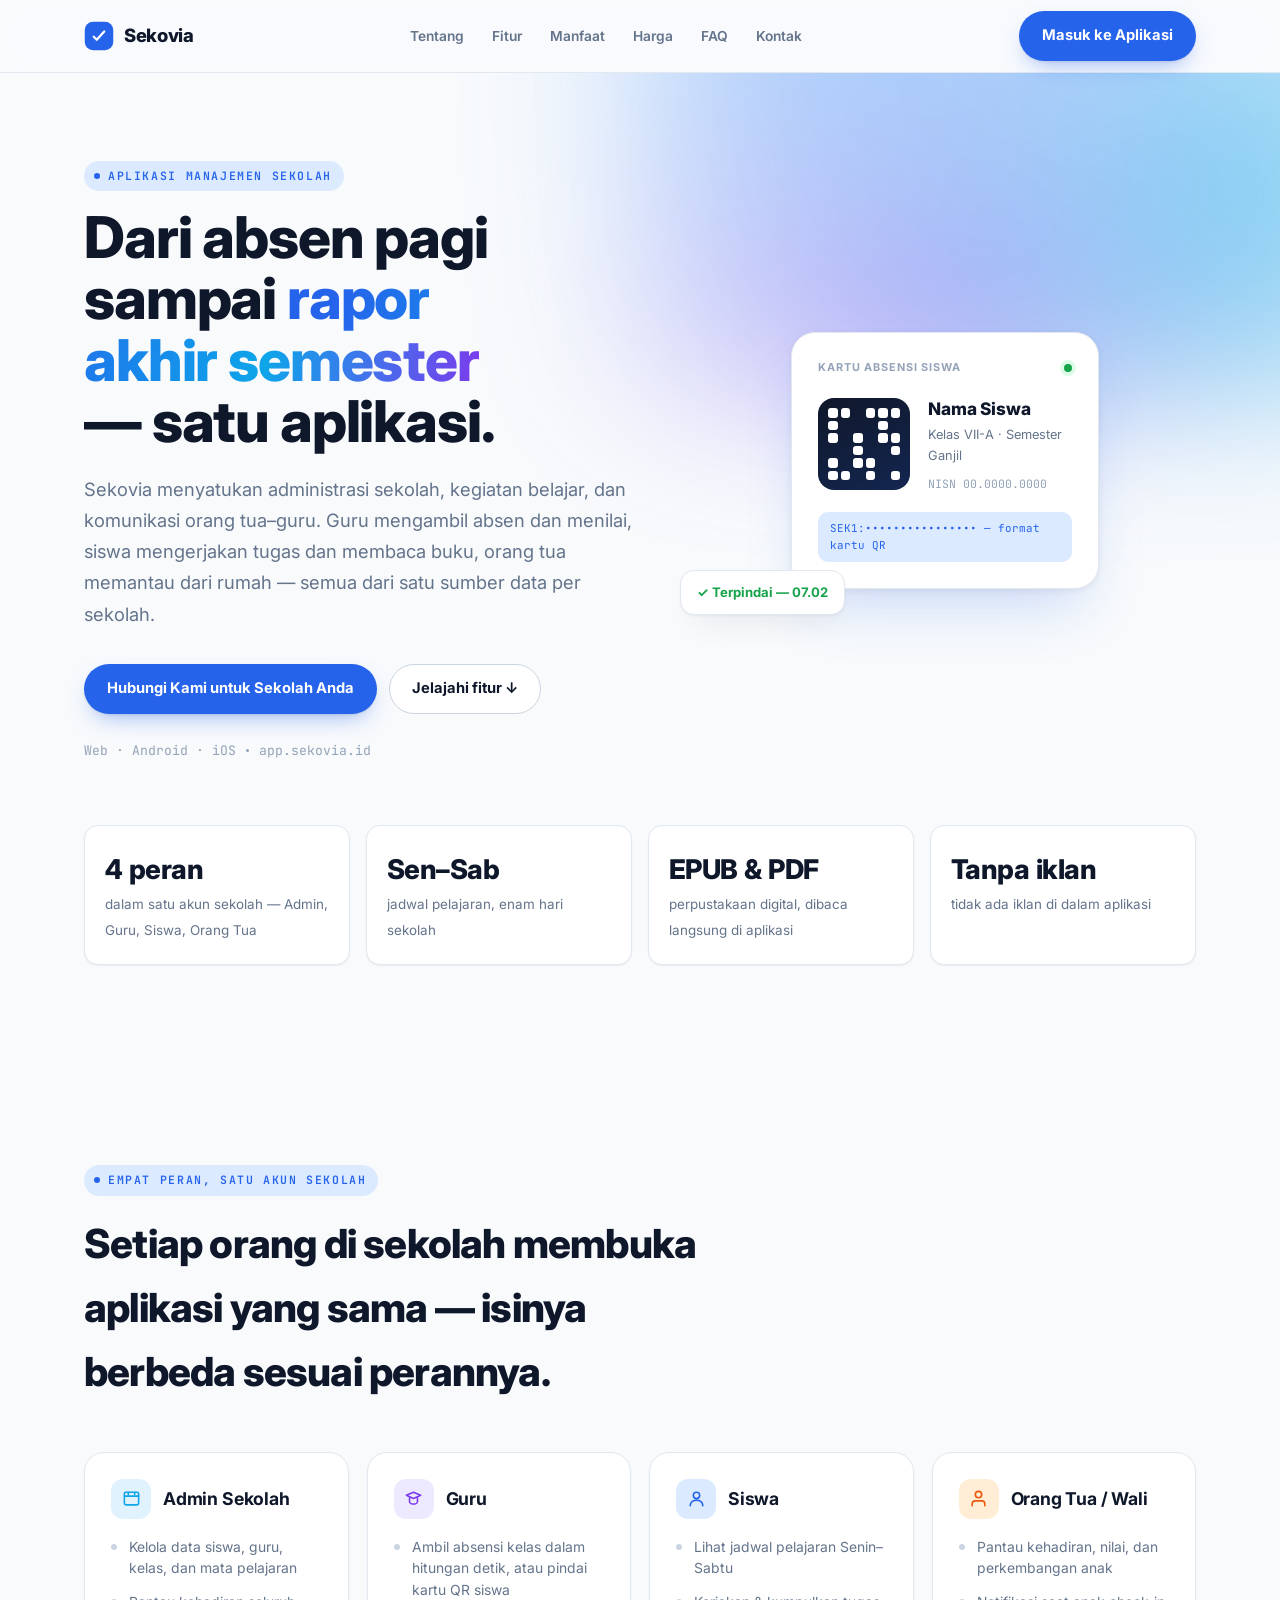
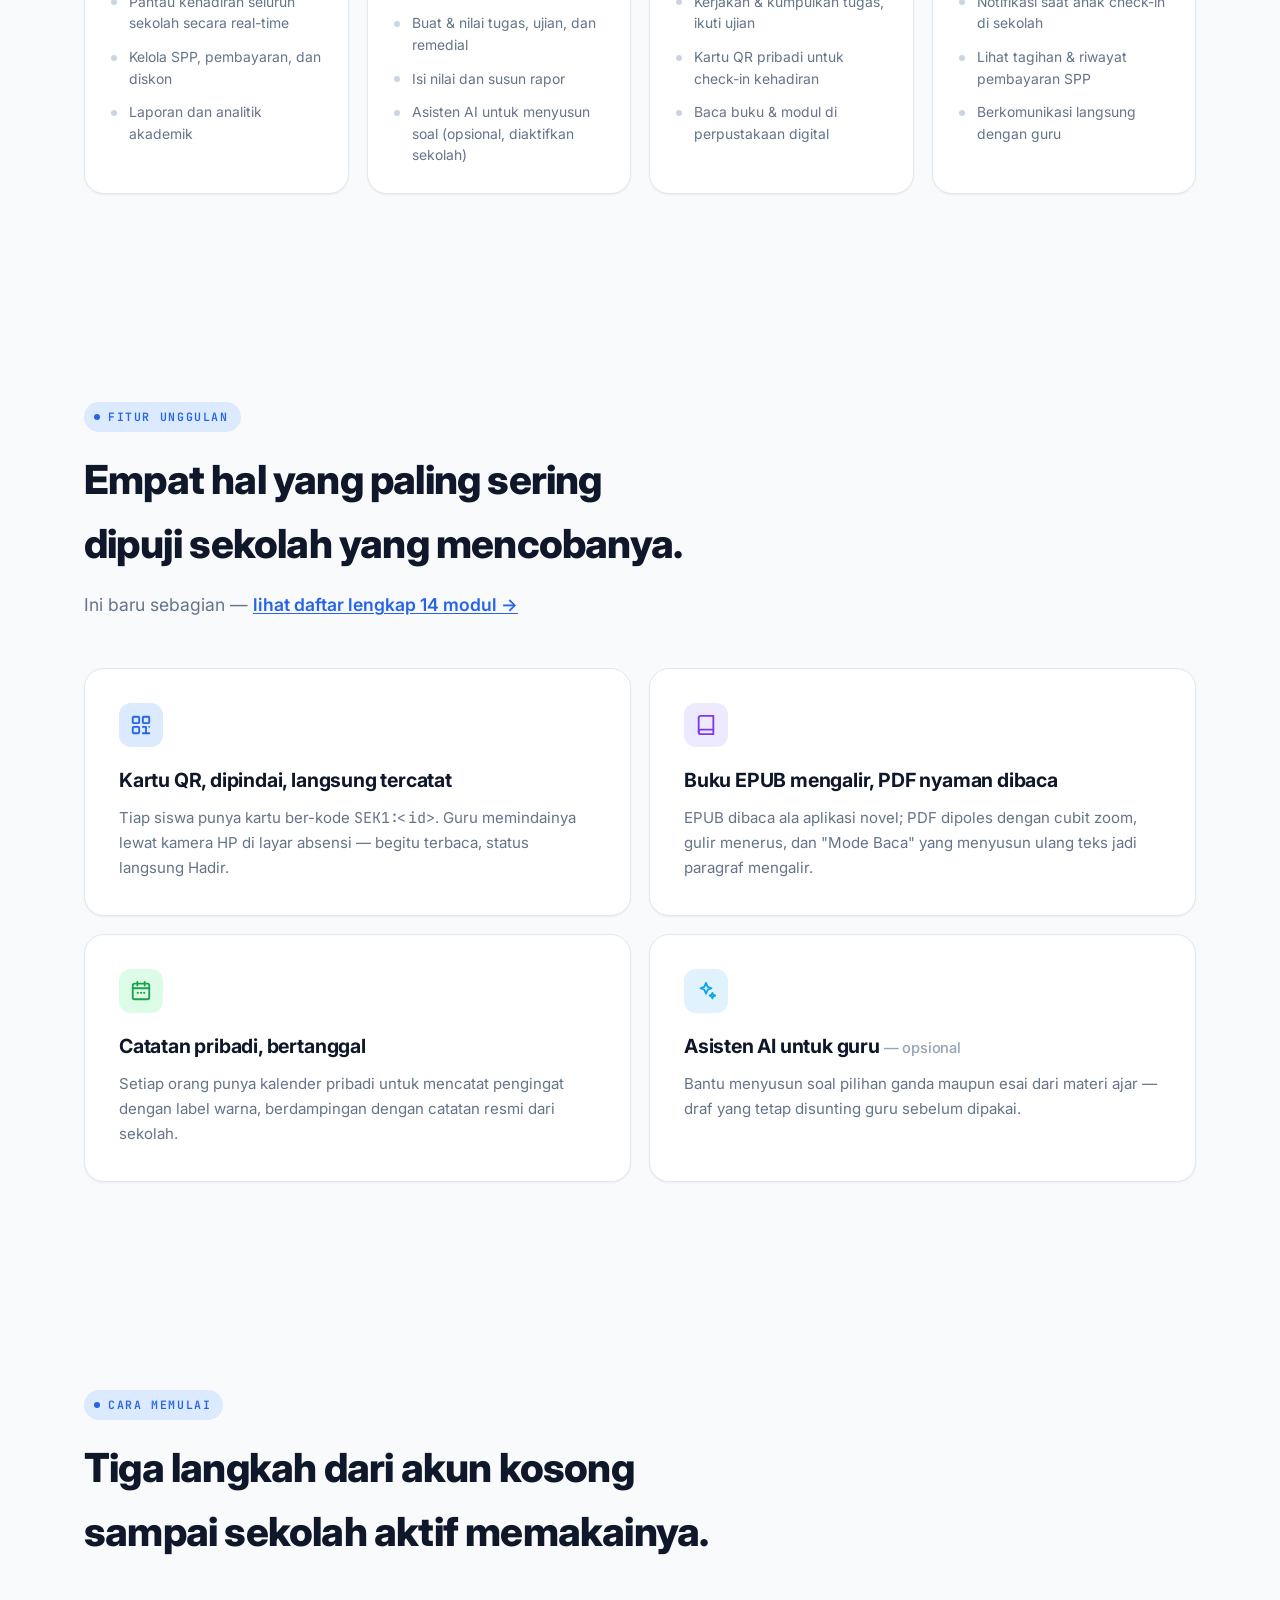
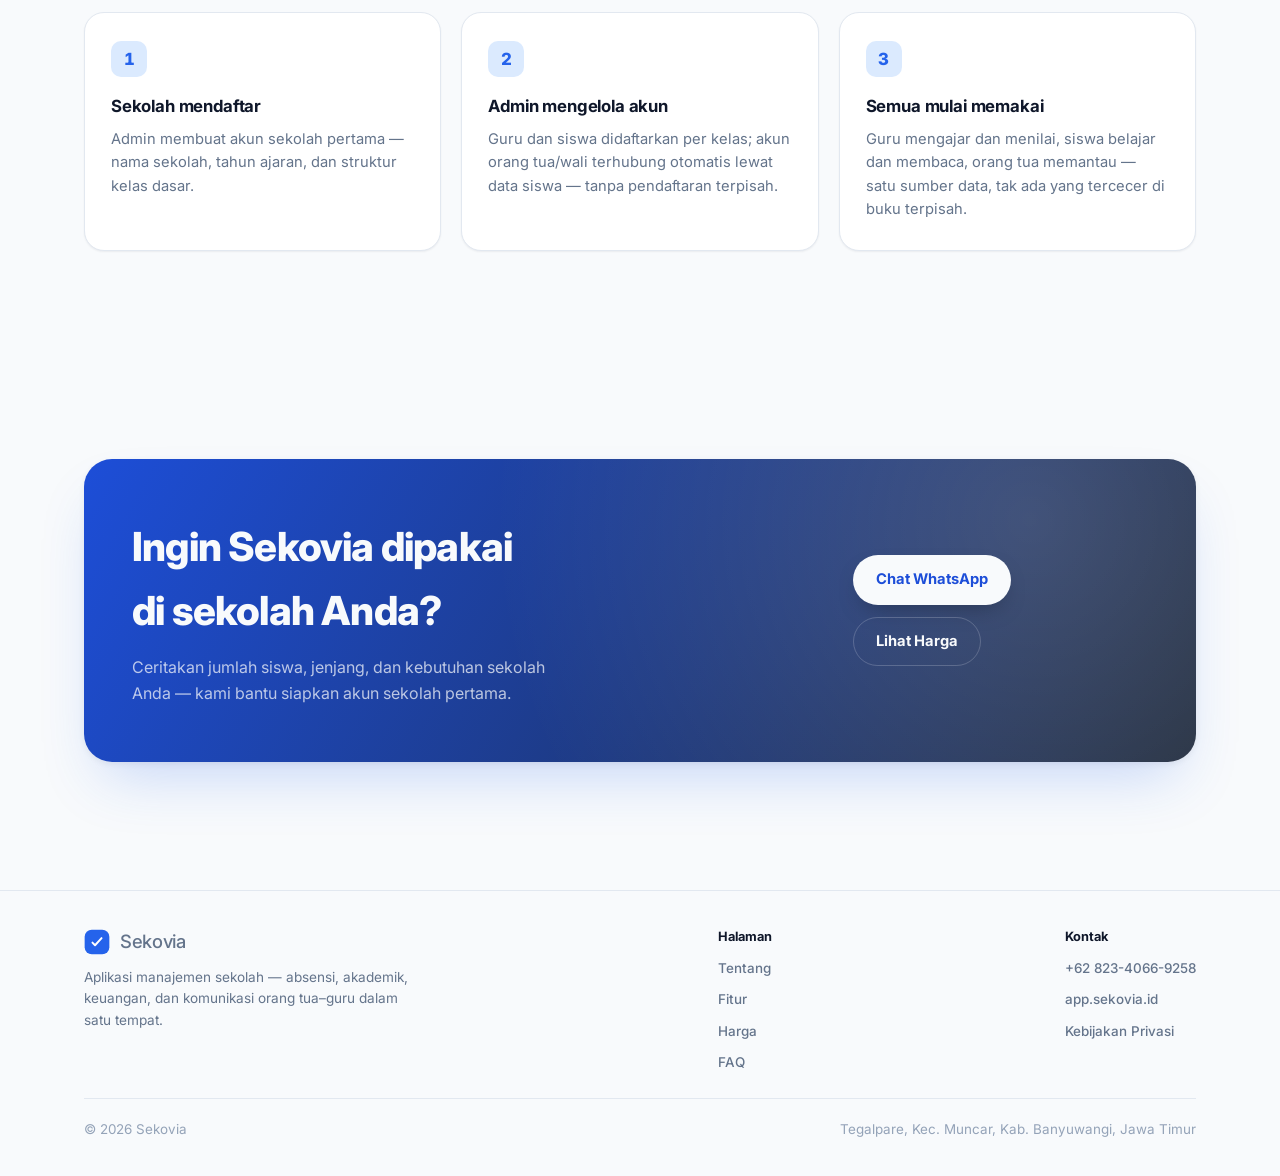
==== commit 8f0ed00f: "Ganti kontak email jadi WhatsApp, hapus nama pribadi dari footer Copyright footer tidak lagi menampi" ====
--- a/index.html
+++ b/index.html
@@ -9,7 +9,394 @@
 <link rel="preconnect" href="https://fonts.googleapis.com">
 <link rel="preconnect" href="https://fonts.gstatic.com" crossorigin>
 <link href="https://fonts.googleapis.com/css2?family=Inter:wght@400;500;600;700;800;900&family=JetBrains+Mono:wght@400;500;600&display=swap" rel="stylesheet">
-<link rel="stylesheet" href="assets/styles.css">
+<style>
+  /* ============================= TOKENS ============================= */
+  :root{
+    --bg:#F8FAFC;
+    --bg-2:#EFF4FB;
+    --panel:#FFFFFF;
+    --panel-2:#F1F5F9;
+    --ink:#0F172A;
+    --muted:#64748B;
+    --muted-2:#94A3B8;
+    --line:#E2E8F0;
+    --line-strong:#CBD5E1;
+    --accent:#2563EB;
+    --accent-2:#1D4ED8;
+    --accent-light:#60A5FA;
+    --accent-soft:#DBEAFE;
+    --purple:#7C3AED; --purple-soft:#EDE9FE;
+    --green:#16A34A;  --green-soft:#DCFCE7;
+    --orange:#EA580C; --orange-soft:#FFEDD5;
+    --sky:#0EA5E9;    --sky-soft:#E0F2FE;
+    --shadow-sm: 0 1px 2px rgba(15,23,42,.06);
+    --shadow: 0 1px 3px rgba(15,23,42,.05), 0 16px 32px -16px rgba(15,23,42,.16);
+    --shadow-lg: 0 2px 6px rgba(15,23,42,.06), 0 30px 60px -20px rgba(37,99,235,.25);
+    --radius: 20px;
+    --radius-sm: 14px;
+    --sans: 'Inter', ui-sans-serif, -apple-system, 'Segoe UI', Roboto, sans-serif;
+    --mono: 'JetBrains Mono', ui-monospace, 'SFMono-Regular', Menlo, Consolas, monospace;
+    --band-bg-1:#1D4ED8; --band-bg-2:#1E293B; --band-fg:#F8FAFC; --band-fg-dim:rgba(248,250,252,.72); --band-line:rgba(248,250,252,.2);
+  }
+  @media (prefers-color-scheme: dark){
+    :root:not([data-theme="light"]){
+      --bg:#0A0F1C; --bg-2:#0D1424; --panel:#121A2C; --panel-2:#161F35;
+      --ink:#EAF1FB; --muted:#93A3BE; --muted-2:#66768F;
+      --line:#1F2A42; --line-strong:#2B3A5A;
+      --accent:#5B8DF6; --accent-2:#7DA3F8; --accent-light:#93B7FA; --accent-soft:#1B2C4E;
+      --purple:#B393F5; --purple-soft:#241D3D; --green:#4ADE80; --green-soft:#123423;
+      --orange:#FB923C; --orange-soft:#3A2313; --sky:#38BDF8; --sky-soft:#0F2C3E;
+      --shadow-sm: 0 1px 2px rgba(0,0,0,.4);
+      --shadow: 0 1px 2px rgba(0,0,0,.4), 0 20px 40px -18px rgba(0,0,0,.6);
+      --shadow-lg: 0 2px 6px rgba(0,0,0,.4), 0 30px 60px -20px rgba(91,141,246,.35);
+      --band-bg-1:#1D4ED8; --band-bg-2:#0A0F1C; --band-fg:#F8FAFC; --band-fg-dim:rgba(248,250,252,.68); --band-line:rgba(248,250,252,.16);
+    }
+  }
+  :root[data-theme="dark"]{
+    --bg:#0A0F1C; --bg-2:#0D1424; --panel:#121A2C; --panel-2:#161F35;
+    --ink:#EAF1FB; --muted:#93A3BE; --muted-2:#66768F;
+    --line:#1F2A42; --line-strong:#2B3A5A;
+    --accent:#5B8DF6; --accent-2:#7DA3F8; --accent-light:#93B7FA; --accent-soft:#1B2C4E;
+    --purple:#B393F5; --purple-soft:#241D3D; --green:#4ADE80; --green-soft:#123423;
+    --orange:#FB923C; --orange-soft:#3A2313; --sky:#38BDF8; --sky-soft:#0F2C3E;
+    --shadow-sm: 0 1px 2px rgba(0,0,0,.4);
+    --shadow: 0 1px 2px rgba(0,0,0,.4), 0 20px 40px -18px rgba(0,0,0,.6);
+    --shadow-lg: 0 2px 6px rgba(0,0,0,.4), 0 30px 60px -20px rgba(91,141,246,.35);
+    --band-bg-1:#1D4ED8; --band-bg-2:#0A0F1C; --band-fg:#F8FAFC; --band-fg-dim:rgba(248,250,252,.68); --band-line:rgba(248,250,252,.16);
+  }
+
+  *{box-sizing:border-box}
+  html{scroll-behavior:smooth}
+  body{
+    margin:0; background:var(--bg); color:var(--ink);
+    font-family:var(--sans); font-size:16px; line-height:1.6;
+    -webkit-font-smoothing:antialiased; text-rendering:optimizeLegibility;
+  }
+  img{max-width:100%}
+  a{color:inherit}
+  .wrap{max-width:1160px; margin:0 auto; padding:0 24px}
+  section{padding:104px 0}
+  @media (max-width:720px){ section{padding:64px 0} .wrap{padding:0 20px} }
+
+  h1,h2,h3{font-family:var(--sans); text-wrap:balance; margin:0; color:var(--ink); letter-spacing:-.02em}
+  h2{font-size:clamp(1.7rem,3.2vw,2.5rem); font-weight:800}
+  h3{font-size:1.1rem; font-weight:700; letter-spacing:-.01em}
+  p{margin:0}
+  .lede{font-size:1.1rem; color:var(--muted); max-width:60ch; line-height:1.7}
+  .eyebrow{
+    font-family:var(--mono); font-size:.72rem; letter-spacing:.14em; text-transform:uppercase;
+    color:var(--accent); display:inline-flex; align-items:center; gap:8px; margin-bottom:16px;
+    background:var(--accent-soft); padding:6px 12px 6px 10px; border-radius:999px; font-weight:600;
+  }
+  .eyebrow .dot{width:6px; height:6px; border-radius:50%; background:var(--accent); display:inline-block}
+  .num{font-variant-numeric:tabular-nums}
+  .mono{font-family:var(--mono)}
+  .grad-text{
+    background:linear-gradient(100deg, var(--accent) 10%, var(--sky) 60%, var(--purple) 100%);
+    -webkit-background-clip:text; background-clip:text; color:transparent;
+  }
+
+  /* ---------- nav ---------- */
+  header{
+    position:sticky; top:0; z-index:40;
+    background:color-mix(in srgb, var(--bg) 72%, transparent);
+    backdrop-filter:saturate(160%) blur(14px); -webkit-backdrop-filter:saturate(160%) blur(14px);
+    border-bottom:1px solid var(--line);
+  }
+  .navrow{display:flex; align-items:center; justify-content:space-between; height:72px}
+  .brand{display:flex; align-items:center; gap:10px; font-weight:800; font-size:1.15rem; text-decoration:none; letter-spacing:-.02em}
+  .brand svg{display:block}
+  .navlinks{display:flex; align-items:center; gap:8px}
+  .navlinks ul{display:flex; gap:4px; list-style:none; margin:0; padding:0}
+  .navlinks a{text-decoration:none; font-size:.86rem; color:var(--muted); font-weight:600; padding:9px 12px; border-radius:999px; transition:background .15s ease, color .15s ease}
+  .navlinks a:hover{color:var(--ink); background:var(--panel-2)}
+  #mobileMenu a{text-decoration:none; color:var(--ink); font-weight:600; font-size:.98rem}
+  .btn{
+    display:inline-flex; align-items:center; gap:8px; border-radius:999px; font-weight:700;
+    font-size:.92rem; padding:12px 22px; text-decoration:none; border:1px solid transparent;
+    cursor:pointer; transition:transform .15s ease, box-shadow .2s ease, background .15s ease, border-color .15s ease;
+    font-family:var(--sans); white-space:nowrap;
+  }
+  .btn:active{transform:translateY(1px) scale(.99)}
+  .btn-primary{background:var(--accent); color:#fff; box-shadow:0 1px 2px rgba(15,23,42,.08), 0 10px 24px -10px rgba(37,99,235,.55)}
+  .btn-primary:hover{background:var(--accent-2); box-shadow:0 1px 2px rgba(15,23,42,.08), 0 14px 30px -10px rgba(37,99,235,.65)}
+  .btn-ghost{background:var(--panel); color:var(--ink); border-color:var(--line-strong)}
+  .btn-ghost:hover{border-color:var(--accent); color:var(--accent)}
+  .burger{display:none; background:var(--panel); border:1px solid var(--line-strong); border-radius:10px; width:42px; height:42px; align-items:center; justify-content:center; color:var(--ink)}
+  @media (max-width:1040px){
+    .navlinks ul{display:none}
+    .burger{display:flex}
+    .navcta .btn span.long{display:none}
+  }
+  .navcta{display:flex; align-items:center; gap:10px}
+  .navcta .btn span.short{display:none}
+  @media (max-width:1040px){ .navcta .btn span.short{display:inline} }
+
+  /* ---------- hero ---------- */
+  .hero{position:relative; overflow:hidden; padding-top:88px; padding-bottom:64px}
+  .hero-glow{
+    position:absolute; z-index:0; pointer-events:none; filter:blur(70px); opacity:.55;
+    width:900px; height:560px; top:-220px; right:-220px;
+    background:radial-gradient(circle at 30% 30%, var(--accent-light), transparent 60%),
+               radial-gradient(circle at 70% 60%, var(--sky), transparent 55%),
+               radial-gradient(circle at 40% 80%, var(--purple), transparent 55%);
+  }
+  @media (prefers-color-scheme: dark){ :root:not([data-theme="light"]) .hero-glow{opacity:.28} }
+  :root[data-theme="dark"] .hero-glow{opacity:.28}
+  .hero .wrap{position:relative; z-index:1}
+  .herogrid{display:grid; grid-template-columns:1.05fr .95fr; gap:56px; align-items:center}
+  @media (max-width:920px){ .herogrid{grid-template-columns:1fr; gap:44px} }
+  .hero h1{font-size:clamp(2.3rem,4.8vw,3.6rem); font-weight:800; line-height:1.06}
+  .hero .lede{margin-top:22px; font-size:1.15rem}
+  .herobtns{display:flex; gap:12px; margin-top:34px; flex-wrap:wrap}
+  .heronote{margin-top:26px; font-size:.82rem; color:var(--muted-2); font-family:var(--mono); display:flex; align-items:center; gap:10px}
+  .heronote .sep{width:3px; height:3px; border-radius:50%; background:var(--muted-2)}
+
+  /* kartu absensi mockup — bento app card */
+  .cardwrap{display:flex; justify-content:center; align-items:center; position:relative; min-height:380px}
+  .idcard{
+    width:308px; background:var(--panel); border:1px solid var(--line); border-radius:24px;
+    box-shadow:var(--shadow-lg); padding:26px; position:relative; z-index:2;
+  }
+  .idcard-top{display:flex; align-items:center; justify-content:space-between; margin-bottom:18px}
+  .idcard-label{font-size:.68rem; letter-spacing:.08em; text-transform:uppercase; color:var(--muted-2); font-weight:700}
+  .idcard-dot{width:8px; height:8px; border-radius:50%; background:var(--green); box-shadow:0 0 0 4px var(--green-soft)}
+  .idcard-body{display:flex; gap:18px; align-items:center}
+  .qrblock{
+    flex:none; width:92px; height:92px; border-radius:16px;
+    background:linear-gradient(155deg, var(--ink), color-mix(in srgb, var(--ink) 80%, var(--accent)));
+    padding:10px; display:grid; grid-template-columns:repeat(6,1fr); grid-template-rows:repeat(6,1fr); gap:3px;
+  }
+  :root[data-theme="dark"] .qrblock{background:linear-gradient(155deg,#1B2C4E,#2A4A9E)}
+  @media (prefers-color-scheme: dark){ :root:not([data-theme="light"]) .qrblock{background:linear-gradient(155deg,#1B2C4E,#2A4A9E)} }
+  .qrblock i{background:#fff; border-radius:3px}
+  .qrblock i.off{background:transparent}
+  .idcard-fields{flex:1; min-width:0}
+  .idcard-name{font-weight:800; font-size:1.08rem; margin-bottom:3px; letter-spacing:-.01em}
+  .idcard-meta{font-size:.8rem; color:var(--muted); margin-bottom:9px}
+  .idcard-nisn{font-family:var(--mono); font-size:.72rem; color:var(--muted-2)}
+  .idcard-code{
+    margin-top:18px; font-family:var(--mono); font-size:.68rem; color:var(--accent);
+    background:var(--accent-soft); border-radius:10px; padding:8px 12px; display:block;
+  }
+  .toast{
+    position:absolute; z-index:3; left:-14px; bottom:36px; background:var(--panel); border:1px solid var(--line);
+    border-radius:14px; padding:11px 16px; box-shadow:var(--shadow); font-size:.82rem; font-weight:700;
+    display:flex; align-items:center; gap:8px; color:var(--green);
+  }
+  @media (max-width:920px){ .toast{left:8px} }
+  @media (max-width:420px){ .idcard{width:100%; max-width:308px} }
+
+  /* ---------- facts strip ---------- */
+  .facts{padding:0 0 96px}
+  .factsgrid{display:grid; grid-template-columns:repeat(4,1fr); gap:16px}
+  @media (max-width:760px){ .factsgrid{grid-template-columns:repeat(2,1fr)} }
+  .factcell{
+    padding:22px 20px; background:var(--panel); border:1px solid var(--line); border-radius:var(--radius-sm);
+    box-shadow:var(--shadow-sm);
+  }
+  .factcell .num{display:block; font-size:clamp(1.3rem,2.2vw,1.7rem); font-weight:800; color:var(--ink); white-space:nowrap; letter-spacing:-.02em}
+  .factcell .lbl{font-size:.84rem; color:var(--muted); margin-top:6px; line-height:1.5}
+
+  .sechead{max-width:640px; margin-bottom:48px}
+  .sechead .lede{margin-top:14px}
+
+  /* ---------- roles bento ---------- */
+  .rolegrid{display:grid; grid-template-columns:repeat(4,1fr); gap:18px}
+  @media (max-width:980px){ .rolegrid{grid-template-columns:repeat(2,1fr)} }
+  @media (max-width:600px){ .rolegrid{grid-template-columns:1fr} }
+  .rolecard{
+    background:var(--panel); border:1px solid var(--line); border-radius:var(--radius); padding:26px;
+    box-shadow:var(--shadow-sm); transition:transform .2s ease, box-shadow .2s ease, border-color .2s ease;
+  }
+  .rolecard:hover{transform:translateY(-4px); box-shadow:var(--shadow); border-color:var(--line-strong)}
+  .rolehead{display:flex; align-items:center; gap:12px; margin-bottom:18px}
+  .roleicon{width:40px; height:40px; border-radius:12px; display:flex; align-items:center; justify-content:center; flex:none}
+  .rolecard ul{margin:0; padding:0; list-style:none; display:flex; flex-direction:column; gap:12px}
+  .rolecard li{font-size:.87rem; color:var(--muted); line-height:1.55; padding-left:18px; position:relative}
+  .rolecard li::before{content:""; position:absolute; left:0; top:.55em; width:6px; height:6px; border-radius:50%; background:var(--line-strong)}
+
+  /* ---------- feature bento ---------- */
+  .featgrid{display:grid; grid-template-columns:repeat(2,1fr); gap:18px}
+  @media (max-width:780px){ .featgrid{grid-template-columns:1fr} }
+  .featcard{
+    background:var(--panel); border:1px solid var(--line); border-radius:var(--radius); padding:34px;
+    box-shadow:var(--shadow-sm); opacity:0; transform:translateY(16px); transition:opacity .5s ease, transform .5s ease, box-shadow .2s ease, border-color .2s ease;
+  }
+  .featcard.in{opacity:1; transform:none}
+  .featcard:hover{box-shadow:var(--shadow); border-color:var(--line-strong)}
+  .feat-icon{width:44px; height:44px; border-radius:12px; display:flex; align-items:center; justify-content:center; margin-bottom:18px}
+  .featcard h3{font-size:1.22rem; margin-bottom:10px}
+  .featcard p{color:var(--muted); font-size:.94rem; line-height:1.65}
+  .featcard .chipline{display:flex; gap:8px; flex-wrap:wrap; margin-top:18px}
+  .chip{font-family:var(--mono); font-size:.7rem; background:var(--panel-2); border:1px solid var(--line); color:var(--muted); padding:5px 10px; border-radius:999px; font-weight:500}
+
+  /* ---------- steps ---------- */
+  .steps{display:grid; grid-template-columns:repeat(3,1fr); gap:20px}
+  @media (max-width:820px){ .steps{grid-template-columns:1fr} }
+  .step{
+    position:relative; padding:28px 26px; background:var(--panel); border:1px solid var(--line);
+    border-radius:var(--radius); box-shadow:var(--shadow-sm);
+  }
+  .step .stepno{
+    display:inline-flex; align-items:center; justify-content:center; width:36px; height:36px; border-radius:10px;
+    background:var(--accent-soft); color:var(--accent); font-weight:800; font-size:1.05rem; margin-bottom:16px;
+  }
+  .step h3{margin-bottom:8px; font-size:1.05rem}
+  .step p{color:var(--muted); font-size:.92rem; line-height:1.6}
+
+  /* ---------- security ---------- */
+  .secbox{
+    display:grid; grid-template-columns:auto 1fr; gap:24px; align-items:flex-start;
+    background:var(--panel); border:1px solid var(--line); border-radius:var(--radius); padding:36px;
+    box-shadow:var(--shadow-sm);
+  }
+  @media (max-width:640px){ .secbox{grid-template-columns:1fr} }
+  .secicon{width:52px; height:52px; border-radius:14px; background:var(--green-soft); color:var(--green); display:flex; align-items:center; justify-content:center; flex:none}
+  .secbox p{color:var(--muted); line-height:1.75; margin-top:12px}
+  .secbox a{color:var(--accent); text-decoration:underline; text-underline-offset:2px; font-weight:600}
+
+  /* ---------- contact ---------- */
+  .contactband{
+    background:linear-gradient(120deg, var(--band-bg-1), var(--band-bg-2));
+    border-radius:28px; padding:56px 48px; display:flex; align-items:center; justify-content:space-between; gap:32px;
+    color:var(--band-fg); box-shadow:var(--shadow-lg); position:relative; overflow:hidden;
+  }
+  .contactband::before{
+    content:""; position:absolute; inset:0; background:radial-gradient(circle at 85% 20%, rgba(255,255,255,.16), transparent 55%); pointer-events:none;
+  }
+  .contactband > *{position:relative}
+  .contactband h2{color:var(--band-fg)}
+  .contactband p{color:var(--band-fg-dim); margin-top:12px; max-width:44ch}
+  @media (max-width:760px){ .contactband{flex-direction:column; align-items:flex-start; padding:40px 28px} }
+  .contactband .btn-primary{background:var(--band-fg); color:var(--band-bg-1); box-shadow:0 10px 24px -10px rgba(0,0,0,.35)}
+  .contactband .btn-primary:hover{opacity:.92}
+  .contactband .btn-ghost{background:transparent; border-color:var(--band-line); color:var(--band-fg)}
+  .contactband .btn-ghost:hover{border-color:var(--band-fg); color:var(--band-fg)}
+
+  footer{border-top:1px solid var(--line); padding:36px 0; margin-top:24px}
+  .footrow{display:flex; align-items:center; justify-content:space-between; gap:16px; flex-wrap:wrap; font-size:.84rem; color:var(--muted-2)}
+  .footrow a{text-decoration:none; color:var(--muted); font-weight:500}
+  .footrow a:hover{color:var(--accent)}
+  .footlinks{display:flex; gap:22px; flex-wrap:wrap}
+
+  @media (prefers-reduced-motion: reduce){
+    html{scroll-behavior:auto}
+    .featcard{transition:none; opacity:1; transform:none}
+    .rolecard{transition:none}
+  }
+
+  /* ---------- tentang ---------- */
+  .aboutgrid{display:grid; grid-template-columns:1fr 1fr; gap:56px; align-items:center}
+  @media (max-width:900px){ .aboutgrid{grid-template-columns:1fr; gap:32px} }
+  .aboutstats{display:grid; grid-template-columns:1fr 1fr; gap:14px}
+  .aboutstat{background:var(--panel); border:1px solid var(--line); border-radius:var(--radius-sm); padding:20px; box-shadow:var(--shadow-sm)}
+  .aboutstat b{display:block; font-size:1.35rem; font-weight:800; letter-spacing:-.02em}
+  .aboutstat span{font-size:.8rem; color:var(--muted)}
+
+  /* ---------- fitur lengkap (checklist) ---------- */
+  .checklist{display:grid; grid-template-columns:1fr 1fr; gap:16px}
+  @media (max-width:820px){ .checklist{grid-template-columns:1fr} }
+  .checkitem{
+    display:flex; gap:14px; background:var(--panel); border:1px solid var(--line); border-left:3px solid var(--c, var(--accent));
+    border-radius:var(--radius-sm); padding:18px 20px; box-shadow:var(--shadow-sm);
+  }
+  .checkitem .tick{flex:none; width:22px; height:22px; border-radius:50%; background:var(--cs, var(--accent-soft)); color:var(--c, var(--accent)); display:flex; align-items:center; justify-content:center; margin-top:1px}
+  .checkitem b{font-weight:700; font-size:.92rem}
+  .checkitem p{font-size:.85rem; color:var(--muted); margin-top:3px; line-height:1.55}
+  .checkitem .soon{font-family:var(--mono); font-size:.62rem; text-transform:uppercase; letter-spacing:.06em; color:var(--orange); background:var(--orange-soft); padding:2px 7px; border-radius:999px; margin-left:8px; vertical-align:middle}
+
+  /* ---------- manfaat ---------- */
+  .benefitpanel{
+    background:linear-gradient(155deg, var(--accent-soft), var(--panel) 55%); border:1px solid var(--line);
+    border-radius:var(--radius); padding:40px; box-shadow:var(--shadow-sm);
+  }
+  .benefitgrid{display:grid; grid-template-columns:1fr 1fr; gap:20px; margin-top:28px}
+  @media (max-width:760px){ .benefitgrid{grid-template-columns:1fr} }
+  .benefititem{display:flex; gap:12px; align-items:flex-start}
+  .benefititem .tick{flex:none; width:26px; height:26px; border-radius:50%; background:var(--accent); color:#fff; display:flex; align-items:center; justify-content:center; margin-top:1px}
+  .benefititem b{font-weight:700; font-size:.94rem; display:block}
+  .benefititem p{font-size:.85rem; color:var(--muted); margin-top:3px; line-height:1.55}
+
+  /* ---------- pratinjau (mockup tour) ---------- */
+  .tourgrid{display:grid; grid-template-columns:repeat(3,1fr); gap:18px}
+  @media (max-width:900px){ .tourgrid{grid-template-columns:1fr} }
+  .tourcard{background:var(--panel); border:1px solid var(--line); border-radius:var(--radius); box-shadow:var(--shadow); overflow:hidden}
+  .tourchrome{display:flex; align-items:center; gap:6px; padding:12px 16px; border-bottom:1px solid var(--line); background:var(--panel-2)}
+  .tourchrome i{width:8px; height:8px; border-radius:50%; background:var(--line-strong); display:block}
+  .tourchrome span{font-size:.72rem; color:var(--muted); font-weight:600; margin-left:6px}
+  .tourbody{padding:20px}
+  .tourbars{display:flex; align-items:flex-end; gap:8px; height:74px; margin-top:14px}
+  .tourbars i{flex:1; border-radius:5px 5px 0 0; background:linear-gradient(180deg, var(--accent-light), var(--accent))}
+  .tourstat{display:grid; grid-template-columns:repeat(3,1fr); gap:8px}
+  .tourstat div{background:var(--panel-2); border-radius:10px; padding:10px; text-align:center}
+  .tourstat b{display:block; font-size:1.05rem; font-weight:800}
+  .tourstat span{font-size:.62rem; color:var(--muted)}
+  .tourbooks{display:grid; grid-template-columns:repeat(4,1fr); gap:8px}
+  .tourbooks i{display:block; aspect-ratio:3/4; border-radius:6px}
+  .tourcal{display:grid; grid-template-columns:repeat(7,1fr); gap:5px}
+  .tourcal i{aspect-ratio:1; border-radius:5px; background:var(--panel-2); display:block; position:relative}
+  .tourcal i.on::after{content:""; position:absolute; inset:3px; border-radius:3px; background:var(--c,var(--accent))}
+  .tourfoot{padding:14px 20px; border-top:1px solid var(--line); font-size:.78rem; color:var(--muted)}
+
+  /* ---------- harga ---------- */
+  .pricepanel{
+    background:var(--panel); border:1px solid var(--line); border-radius:var(--radius); padding:44px;
+    box-shadow:var(--shadow-sm); display:grid; grid-template-columns:1.1fr .9fr; gap:40px; align-items:center;
+  }
+  @media (max-width:860px){ .pricepanel{grid-template-columns:1fr; padding:32px 26px} }
+  .pricepanel ul{list-style:none; margin:20px 0 0; padding:0; display:flex; flex-direction:column; gap:12px}
+  .pricepanel li{display:flex; gap:10px; align-items:flex-start; font-size:.9rem; color:var(--muted)}
+  .pricepanel li .tick{flex:none; width:20px; height:20px; border-radius:50%; background:var(--green-soft); color:var(--green); display:flex; align-items:center; justify-content:center; margin-top:1px}
+  .pricecard{background:var(--panel-2); border:1px solid var(--line); border-radius:var(--radius-sm); padding:28px; text-align:center}
+  .pricecard .tag{font-family:var(--mono); font-size:.68rem; text-transform:uppercase; letter-spacing:.1em; color:var(--muted-2)}
+  .pricecard .value{font-size:1.5rem; font-weight:800; margin-top:8px; letter-spacing:-.02em}
+  .pricecard p{font-size:.82rem; color:var(--muted); margin-top:10px; line-height:1.55}
+
+  /* ---------- faq ---------- */
+  .faqlist{display:flex; flex-direction:column; gap:12px; max-width:820px}
+  .faqitem{background:var(--panel); border:1px solid var(--line); border-radius:var(--radius-sm); box-shadow:var(--shadow-sm); overflow:hidden}
+  .faqitem summary{
+    list-style:none; cursor:pointer; padding:18px 22px; font-weight:700; font-size:.95rem;
+    display:flex; align-items:center; justify-content:space-between; gap:16px;
+  }
+  .faqitem summary::-webkit-details-marker{display:none}
+  .faqitem summary .plus{flex:none; width:24px; height:24px; border-radius:50%; background:var(--panel-2); display:flex; align-items:center; justify-content:center; color:var(--muted); transition:transform .2s ease}
+  .faqitem[open] summary .plus{transform:rotate(45deg); background:var(--accent-soft); color:var(--accent)}
+  .faqitem .faqbody{padding:0 22px 20px; color:var(--muted); font-size:.9rem; line-height:1.65}
+
+  .icon-tick{width:16px; height:16px}
+
+  /* ---------- active nav (multi-page) ---------- */
+  .navlinks a.active{color:var(--accent); background:var(--accent-soft)}
+  #mobileMenu a.active{color:var(--accent)}
+
+  /* ---------- page header (non-home pages) ---------- */
+  .pagehead{padding:96px 0 0}
+  .pagehead .wrap{position:relative; z-index:1}
+  .crumb{font-size:.82rem; color:var(--muted-2); margin-bottom:14px}
+  .crumb a{color:var(--muted-2); text-decoration:none}
+  .crumb a:hover{color:var(--accent)}
+  .pagehead h1{font-size:clamp(2rem,4vw,2.9rem); font-weight:800; line-height:1.1}
+
+  /* ---------- kontak page cards ---------- */
+  .contactgrid{display:grid; grid-template-columns:repeat(3,1fr); gap:16px; margin-top:40px}
+  @media (max-width:820px){ .contactgrid{grid-template-columns:1fr} }
+  .contactcard{background:var(--panel); border:1px solid var(--line); border-radius:var(--radius-sm); padding:24px; box-shadow:var(--shadow-sm); text-decoration:none; display:block; transition:transform .2s ease, box-shadow .2s ease}
+  .contactcard:hover{transform:translateY(-3px); box-shadow:var(--shadow)}
+  .contactcard .roleicon{margin-bottom:14px}
+  .contactcard b{display:block; font-size:.95rem; margin-bottom:4px}
+  .contactcard span{font-size:.83rem; color:var(--muted)}
+
+  /* ---------- simple CTA band variant (secondary pages) ---------- */
+  .minicta{
+    background:var(--panel-2); border:1px solid var(--line); border-radius:var(--radius);
+    padding:36px 40px; display:flex; align-items:center; justify-content:space-between; gap:24px; flex-wrap:wrap;
+  }
+  .minicta h3{font-size:1.15rem}
+  .minicta p{color:var(--muted); font-size:.88rem; margin-top:6px}
+
+</style>
 </head>
 <body>
 
@@ -253,7 +640,7 @@
           <p>Ceritakan jumlah siswa, jenjang, dan kebutuhan sekolah Anda — kami bantu siapkan akun sekolah pertama.</p>
         </div>
         <div style="display:flex; gap:12px; flex-wrap:wrap">
-          <a class="btn btn-primary" href="mailto:kumienftotty@gmail.com">Kirim Email</a>
+          <a class="btn btn-primary" href="https://wa.me/6282340669258" target="_blank" rel="noopener">Chat WhatsApp</a>
           <a class="btn btn-ghost" href="harga.html">Lihat Harga</a>
         </div>
       </div>
@@ -281,18 +668,53 @@
       </div>
       <div class="footlinks" style="flex-direction:column; gap:10px">
         <b style="color:var(--ink); font-size:.8rem">Kontak</b>
-        <a href="mailto:kumienftotty@gmail.com">kumienftotty@gmail.com</a>
+        <a href="https://wa.me/6282340669258" target="_blank" rel="noopener">+62 823-4066-9258</a>
         <a href="https://app.sekovia.id" target="_blank" rel="noopener">app.sekovia.id</a>
         <a href="https://app.sekovia.id/kebijakan-privasi.html">Kebijakan Privasi</a>
       </div>
     </div>
     <div class="footrow" style="border-top:1px solid var(--line); padding-top:20px">
-      <span>© 2026 Moh Arwani · Sekovia</span>
+      <span>© 2026 Sekovia</span>
       <span>Tegalpare, Kec. Muncar, Kab. Banyuwangi, Jawa Timur</span>
     </div>
   </div>
 </footer>
 
-<script src="assets/script.js"></script>
+<script>
+// Sekovia website — shared behaviour for every page.
+(function () {
+  var btn = document.getElementById('burgerBtn');
+  var menu = document.getElementById('mobileMenu');
+  if (!btn || !menu) return;
+  btn.addEventListener('click', function () {
+    var open = !menu.hidden;
+    menu.hidden = open;
+    btn.setAttribute('aria-expanded', String(!open));
+  });
+  menu.querySelectorAll('a').forEach(function (a) {
+    a.addEventListener('click', function () {
+      menu.hidden = true;
+      btn.setAttribute('aria-expanded', 'false');
+    });
+  });
+})();
+
+// Fade cards in as they scroll into view (used on the fitur page).
+(function () {
+  var cards = document.querySelectorAll('.featcard');
+  if (!cards.length) return;
+  if (!('IntersectionObserver' in window) || window.matchMedia('(prefers-reduced-motion: reduce)').matches) {
+    cards.forEach(function (c) { c.classList.add('in'); });
+    return;
+  }
+  var io = new IntersectionObserver(function (entries) {
+    entries.forEach(function (e) {
+      if (e.isIntersecting) { e.target.classList.add('in'); io.unobserve(e.target); }
+    });
+  }, { threshold: .15 });
+  cards.forEach(function (c) { io.observe(c); });
+})();
+
+</script>
 </body>
 </html>
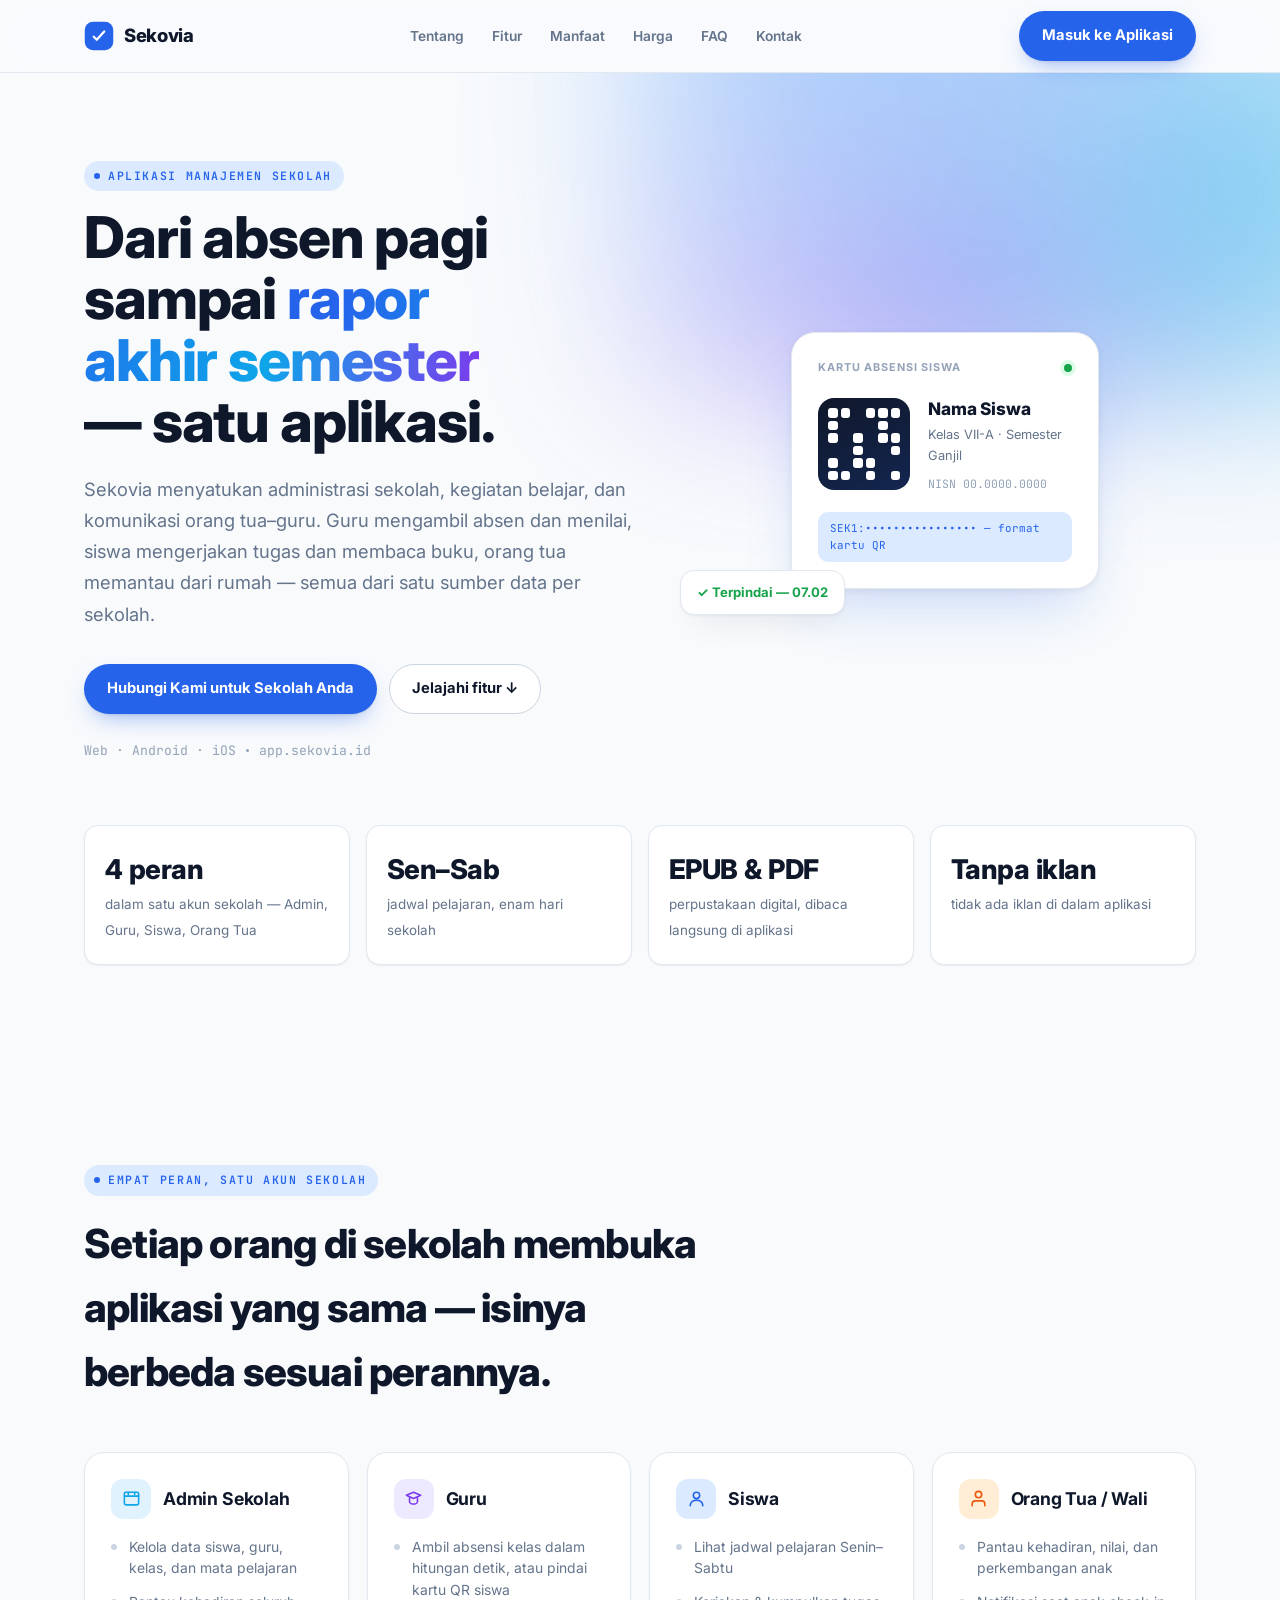
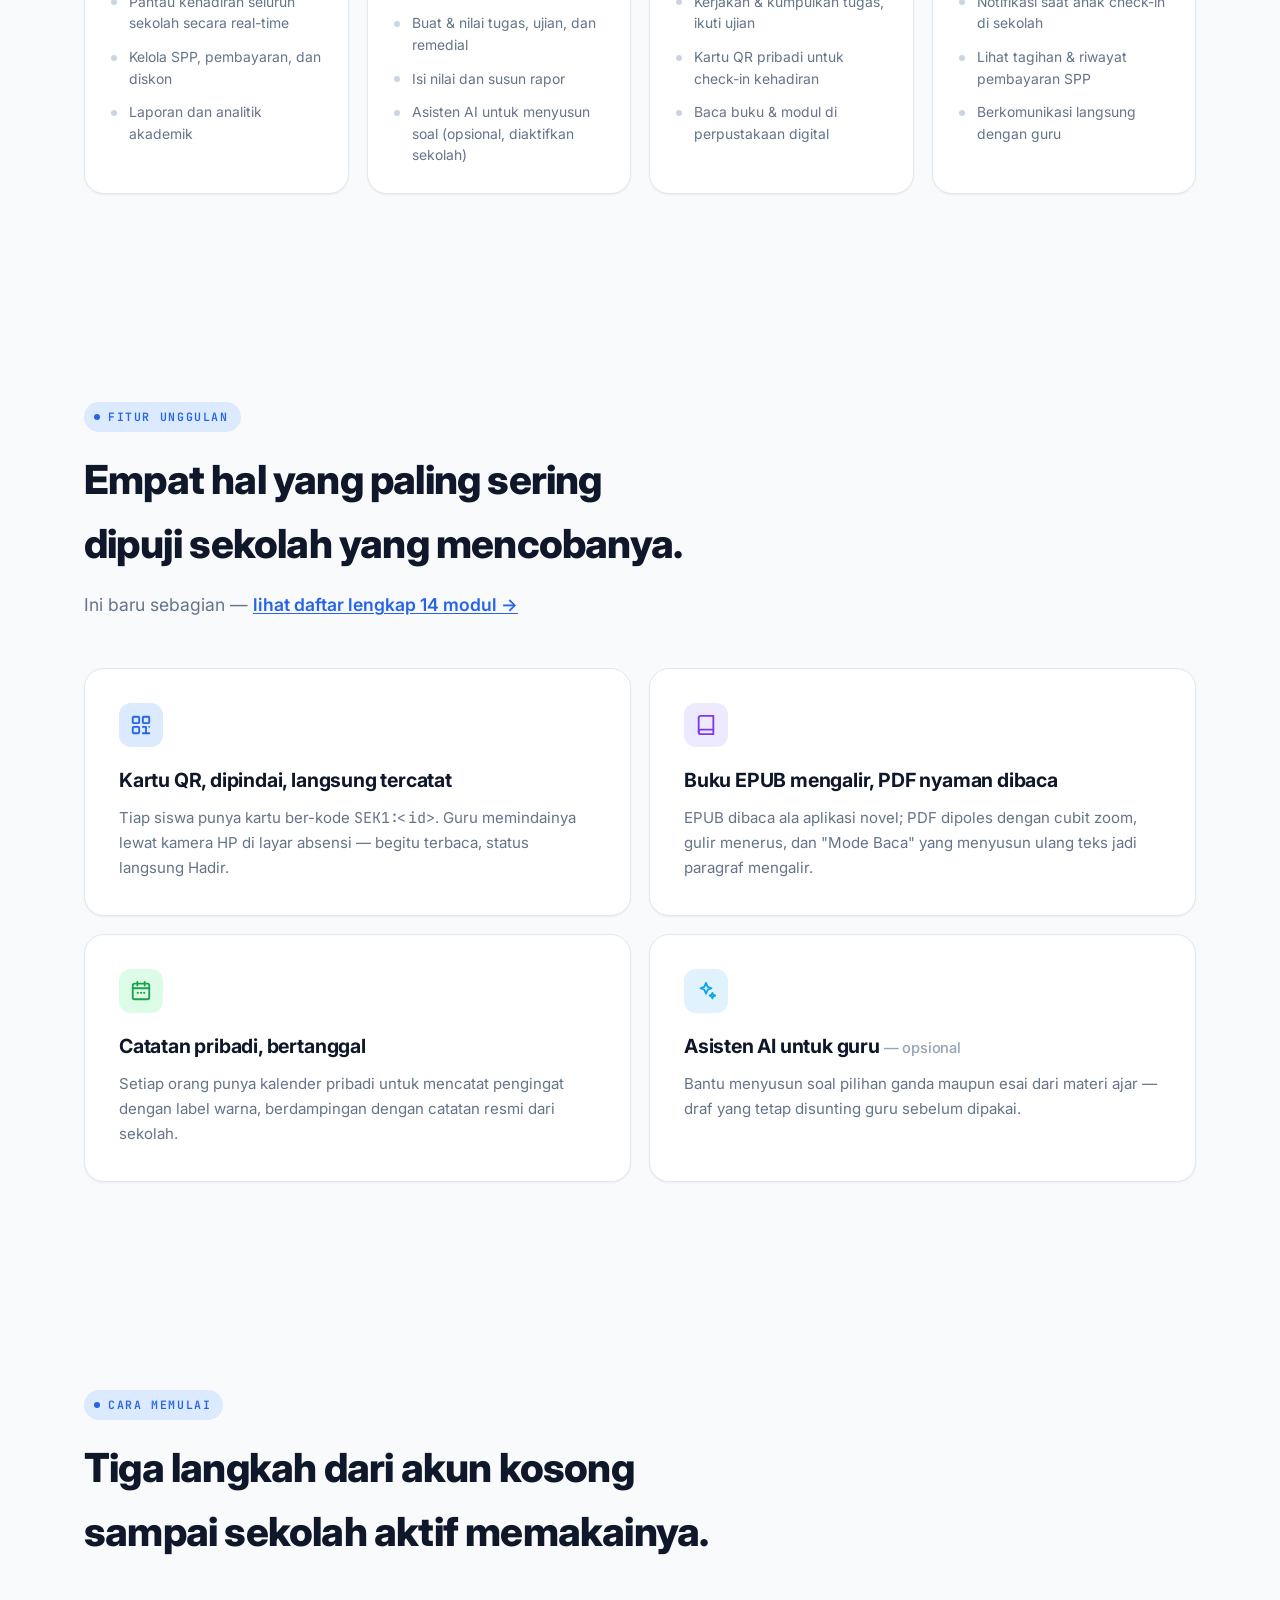
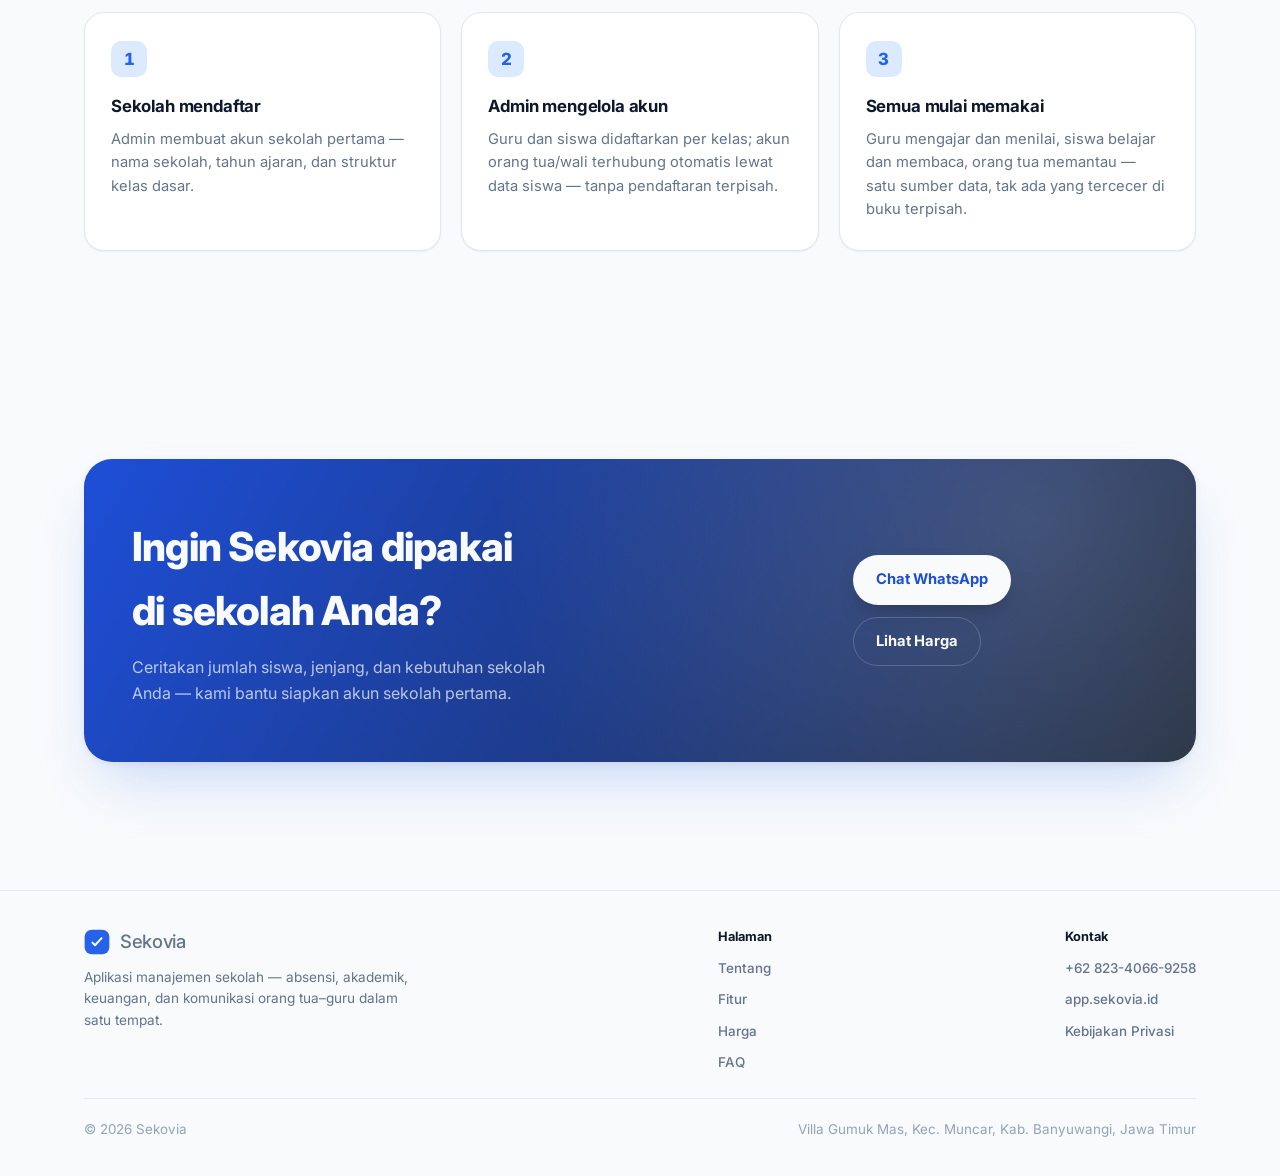
==== commit a0e1dc94: "Perbarui identitas kontak resmi ke PT. Cahaya Adipati Sumber Makmur Ganti email kontak (kumienftotty" ====
--- a/index.html
+++ b/index.html
@@ -670,12 +670,12 @@
         <b style="color:var(--ink); font-size:.8rem">Kontak</b>
         <a href="https://wa.me/6282340669258" target="_blank" rel="noopener">+62 823-4066-9258</a>
         <a href="https://app.sekovia.id" target="_blank" rel="noopener">app.sekovia.id</a>
-        <a href="https://app.sekovia.id/kebijakan-privasi.html">Kebijakan Privasi</a>
+        <a href="kebijakan-privasi.html">Kebijakan Privasi</a>
       </div>
     </div>
     <div class="footrow" style="border-top:1px solid var(--line); padding-top:20px">
       <span>© 2026 Sekovia</span>
-      <span>Tegalpare, Kec. Muncar, Kab. Banyuwangi, Jawa Timur</span>
+      <span>Villa Gumuk Mas, Kec. Muncar, Kab. Banyuwangi, Jawa Timur</span>
     </div>
   </div>
 </footer>
